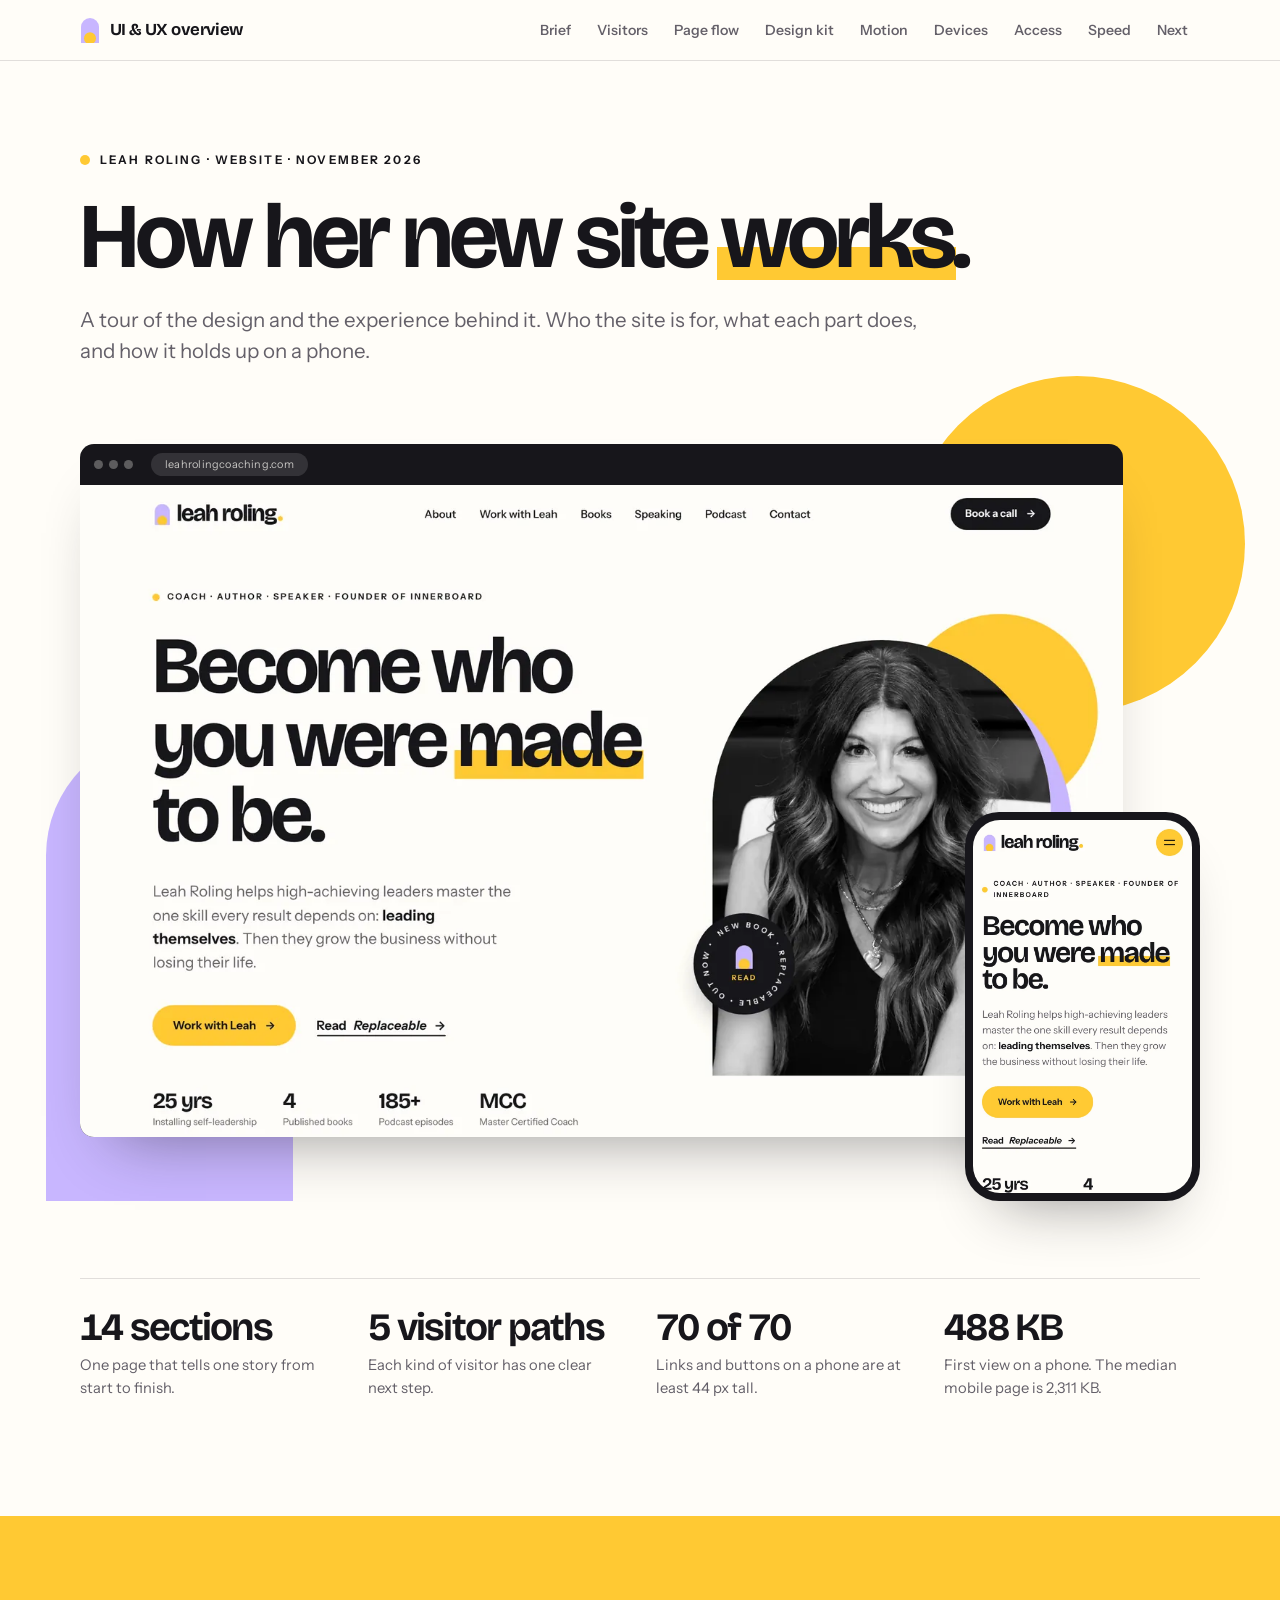
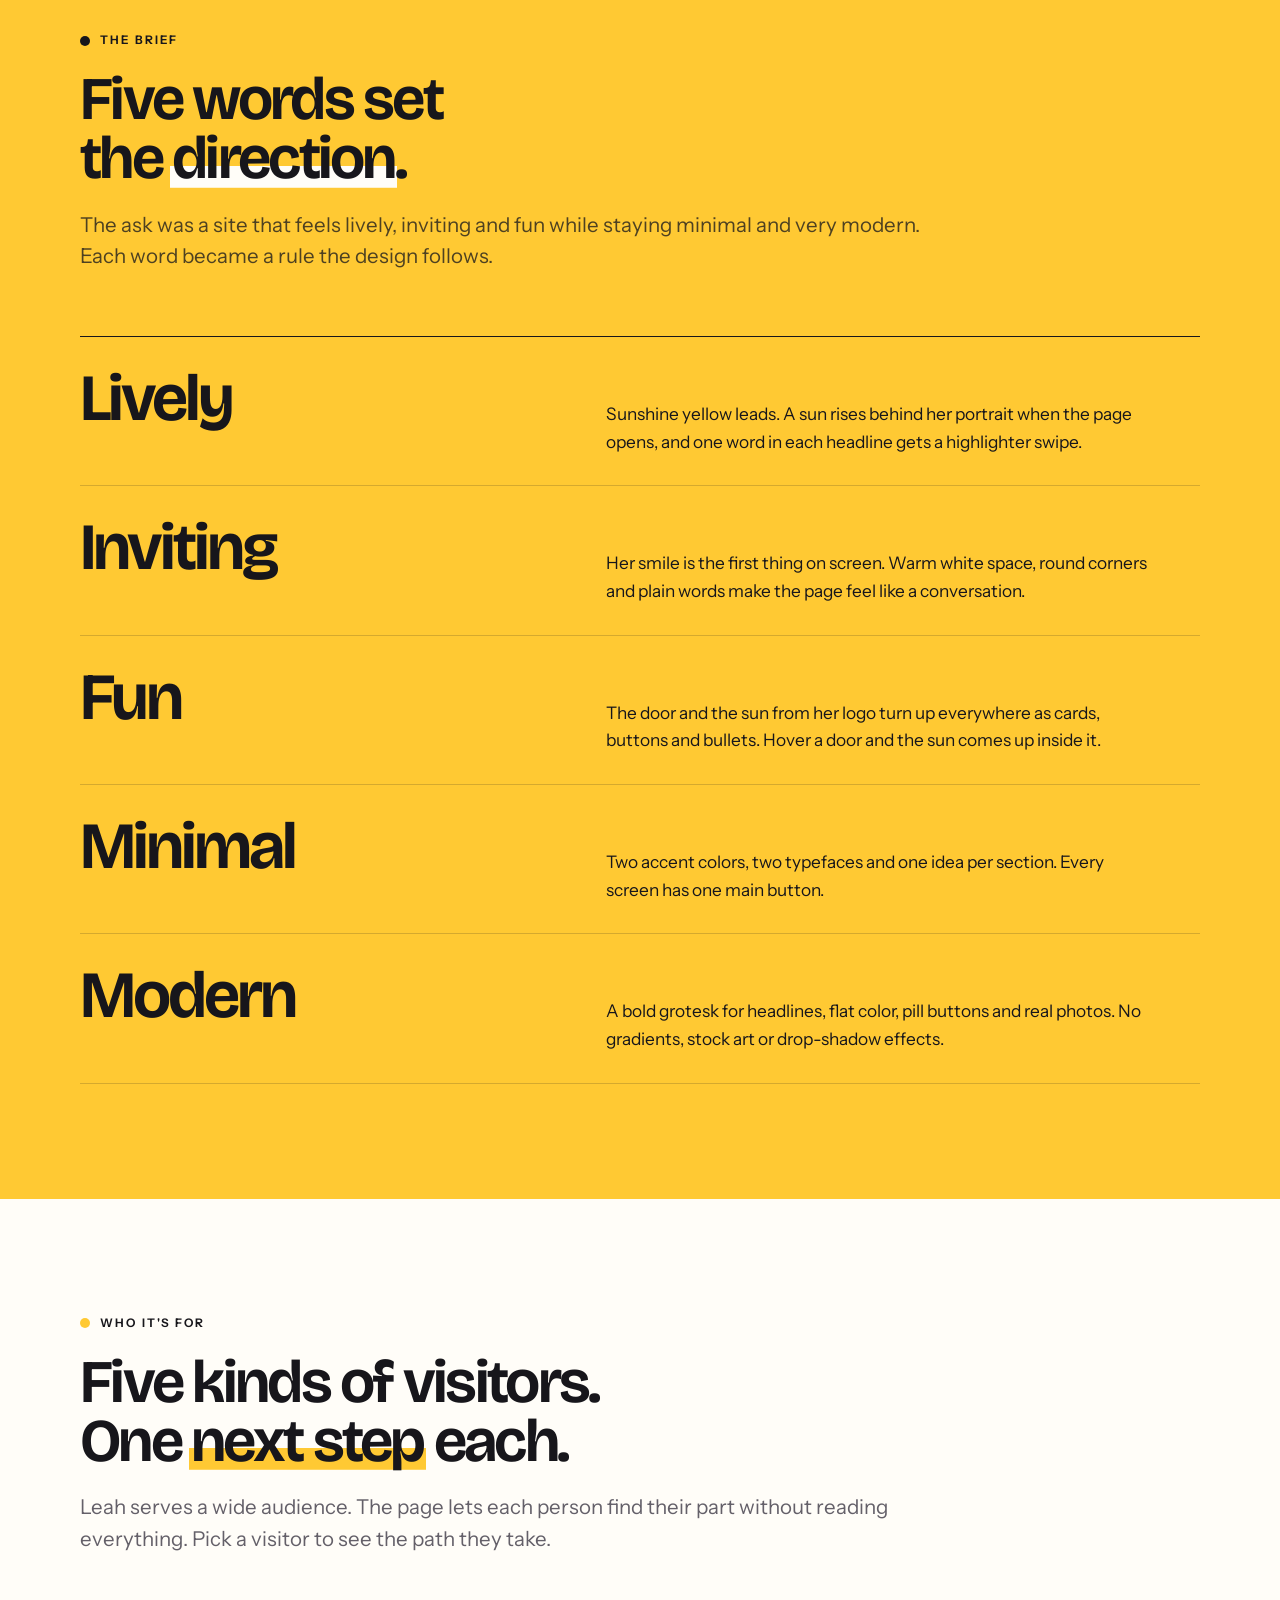
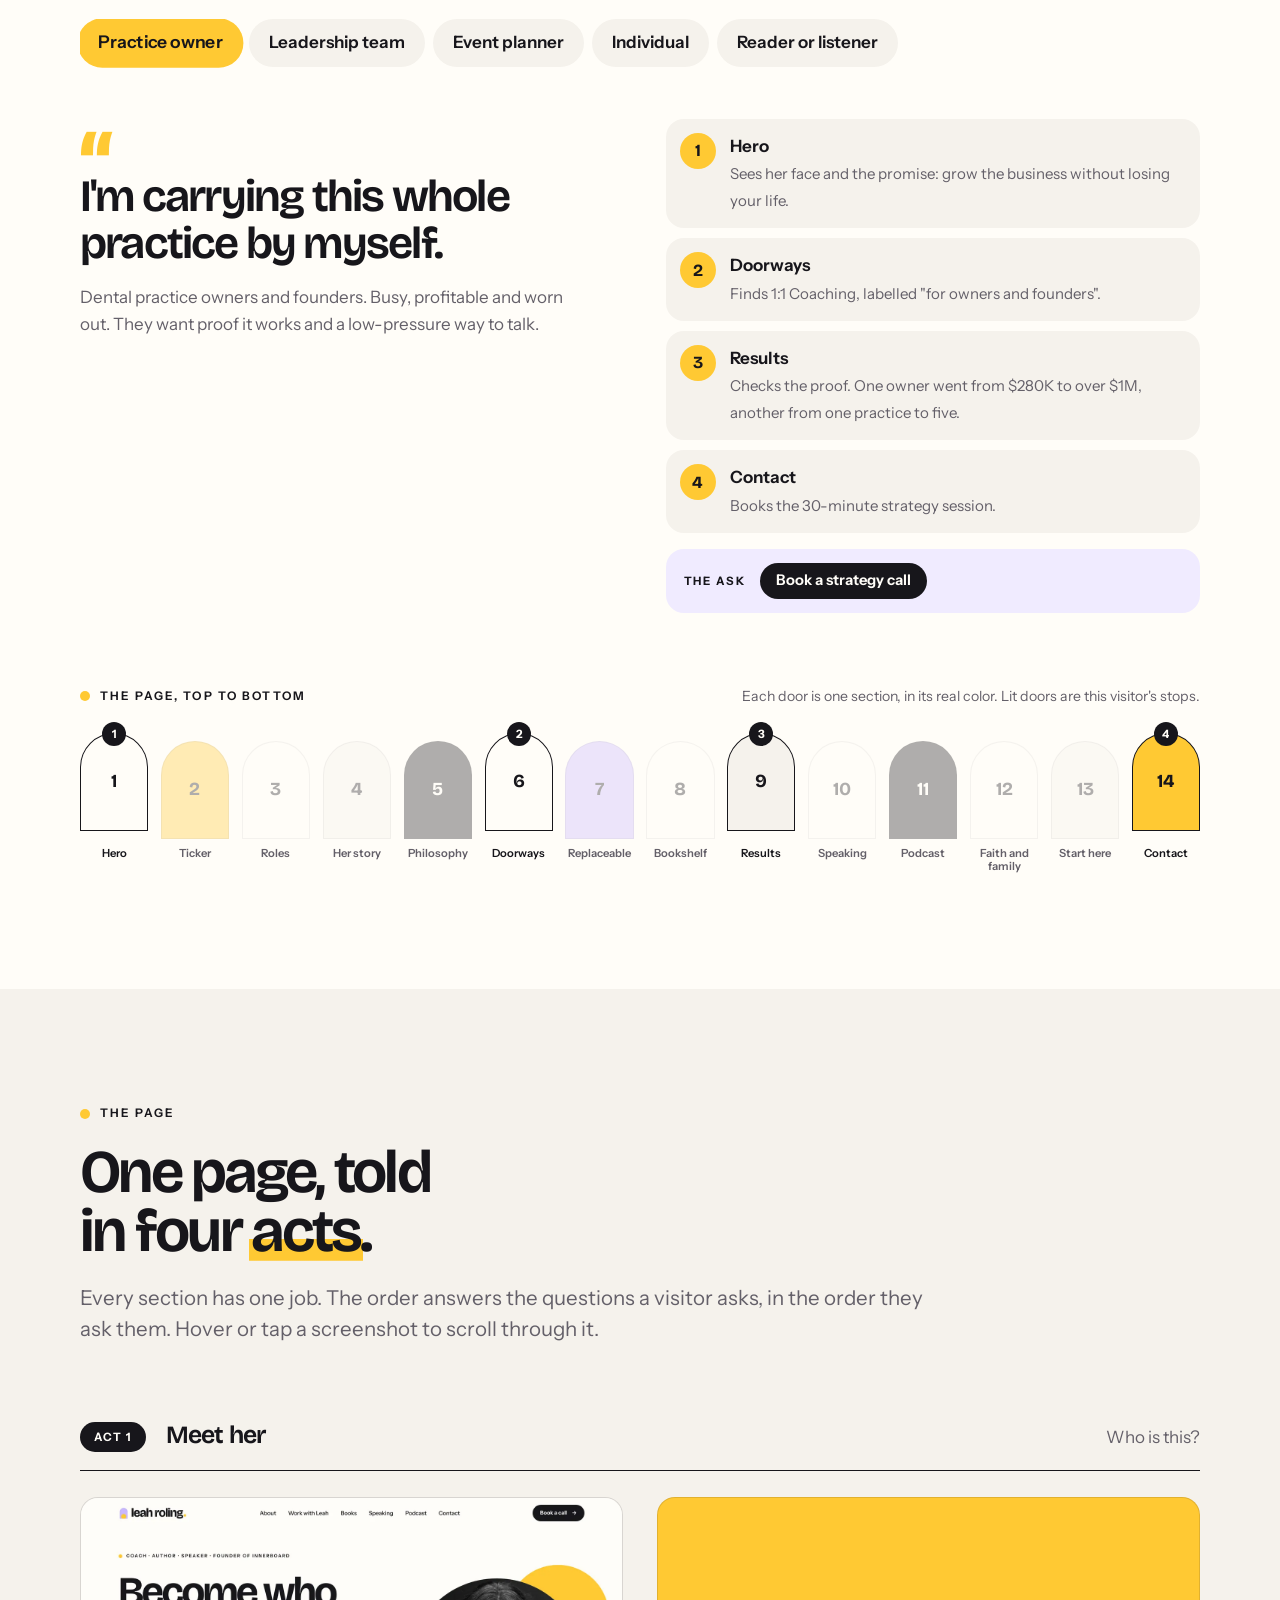
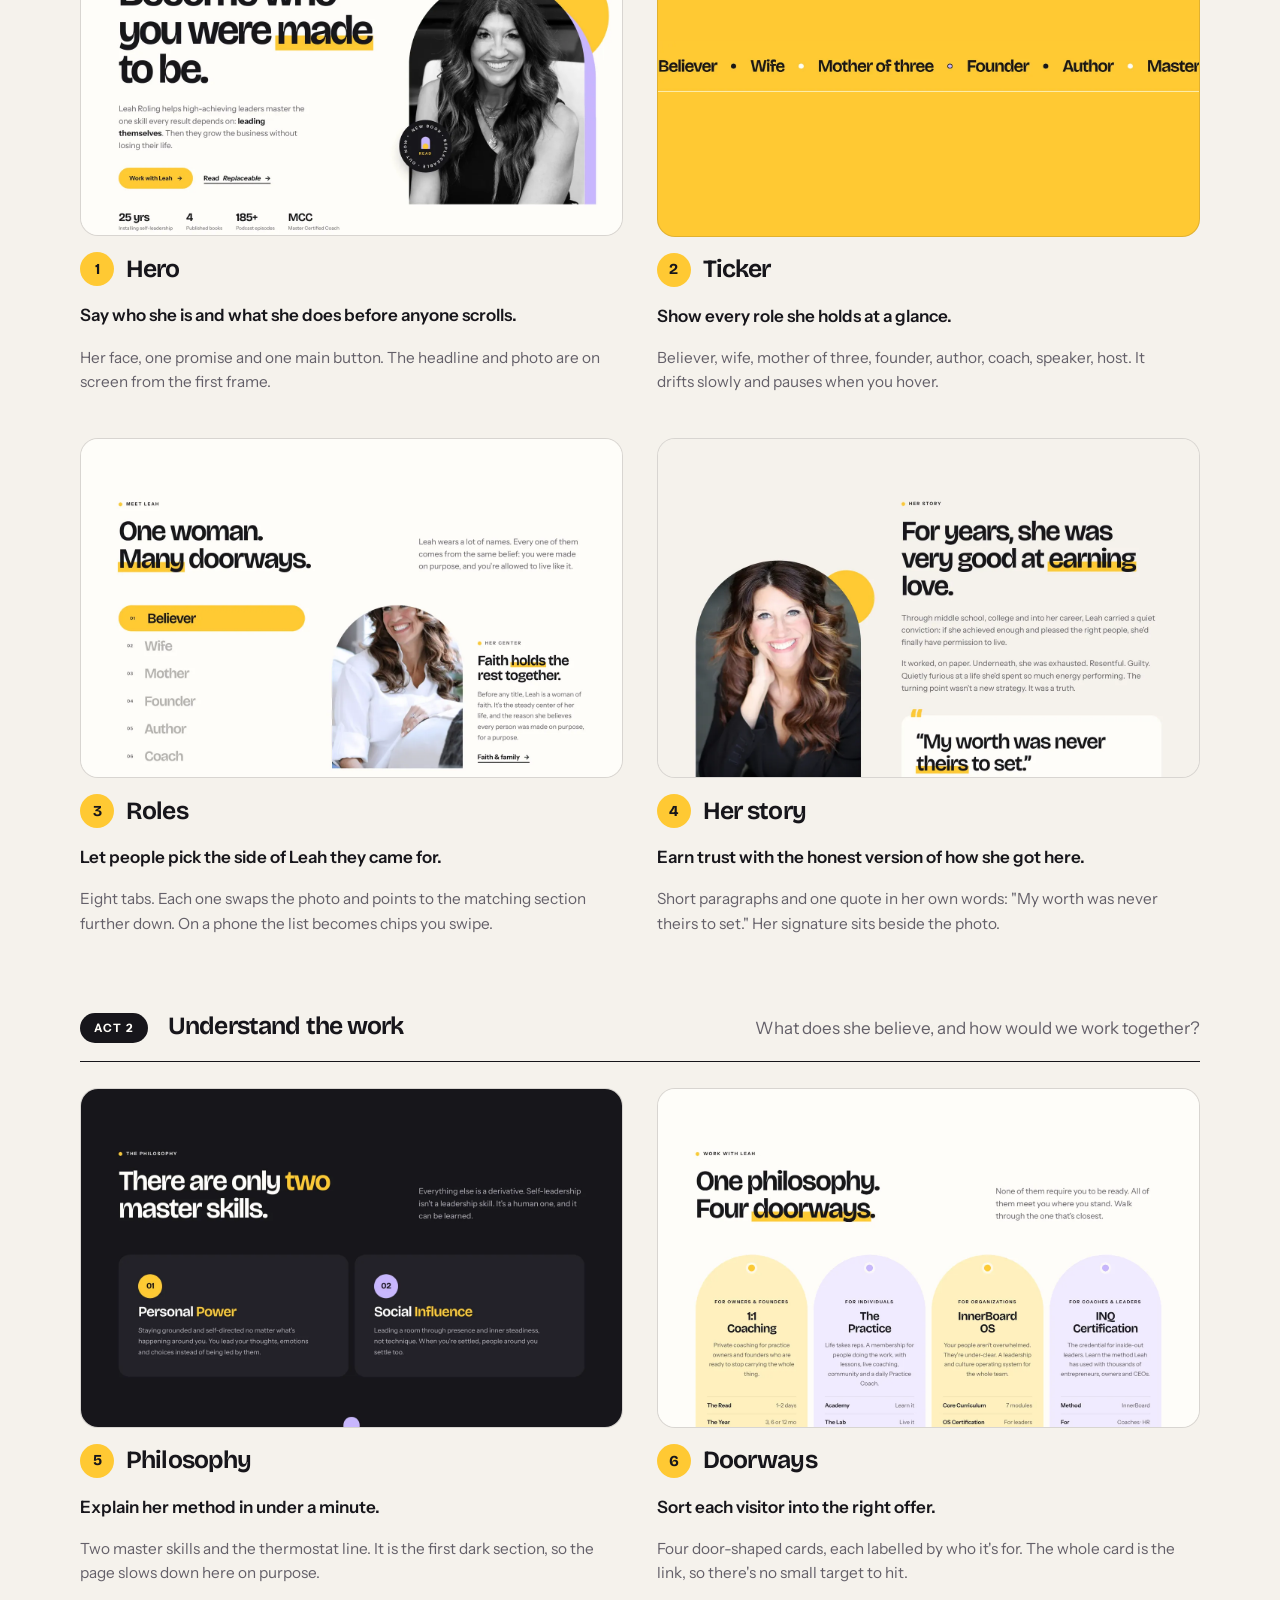
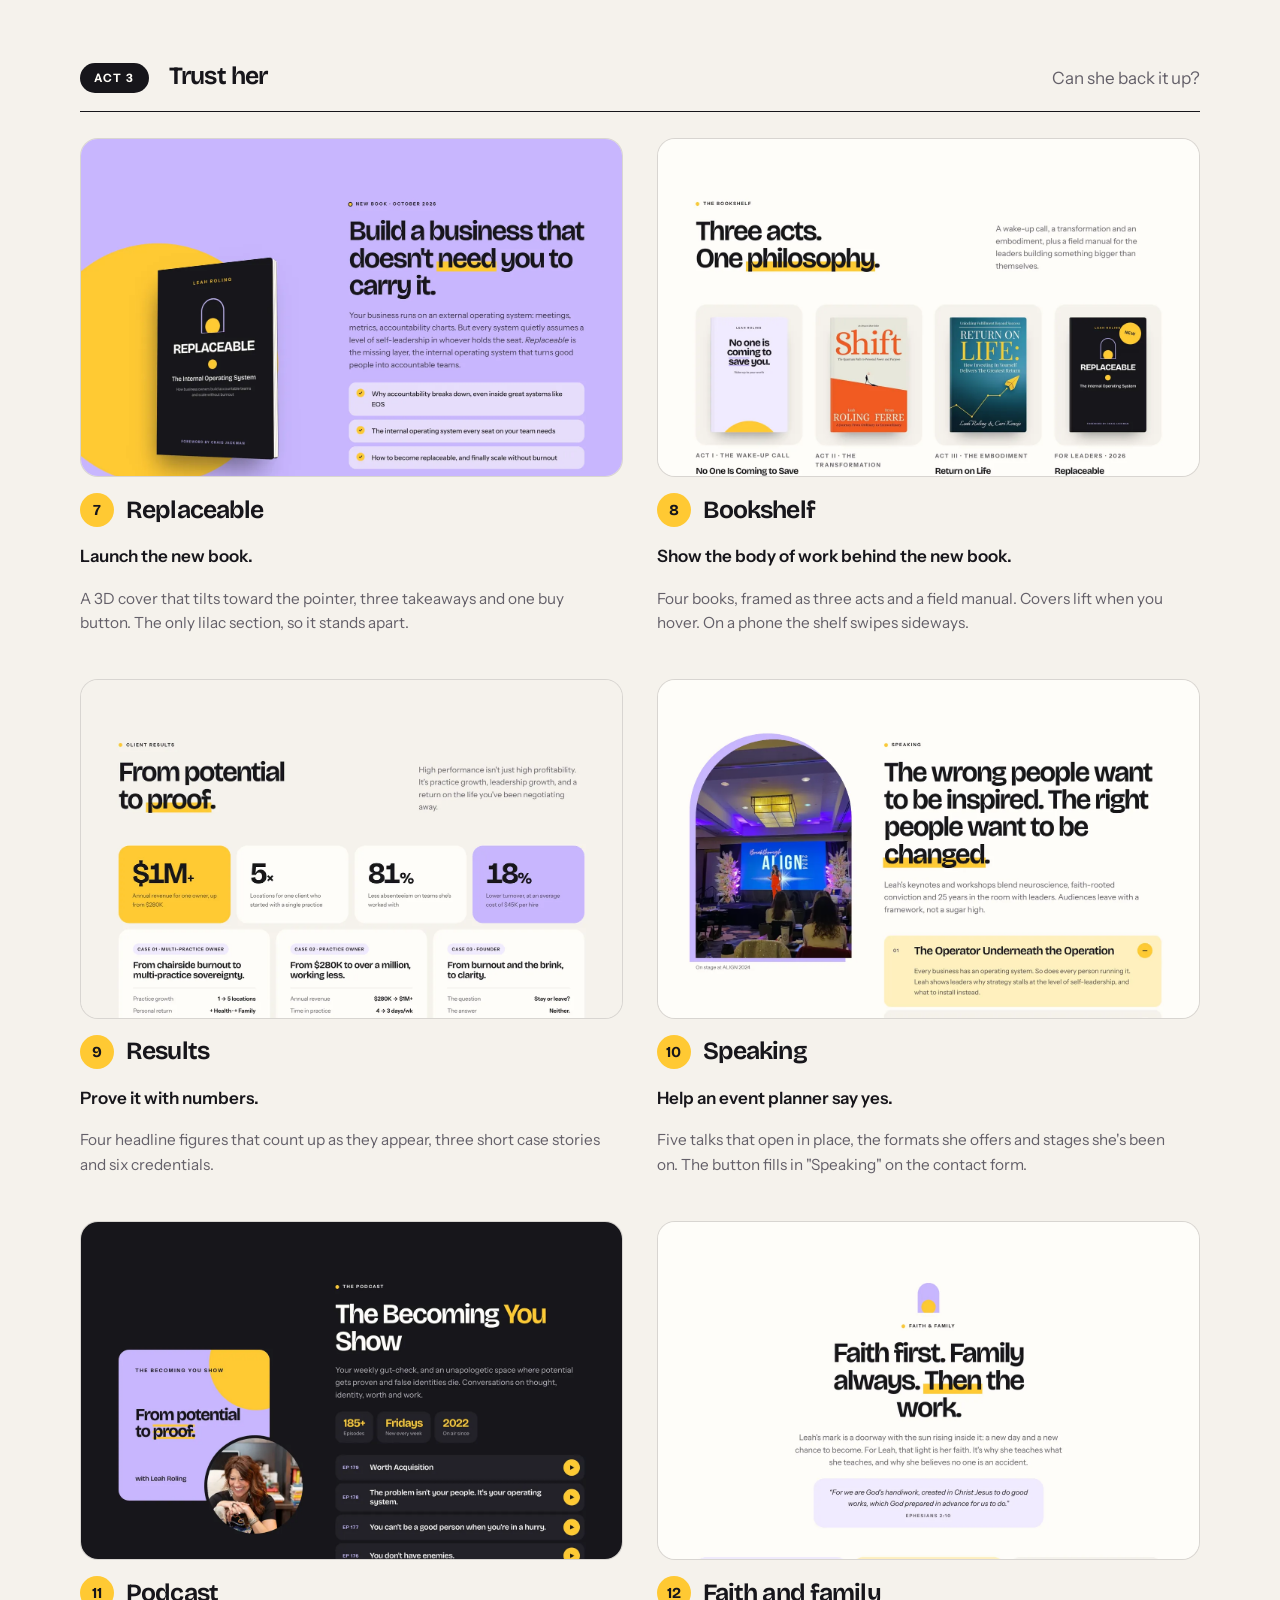
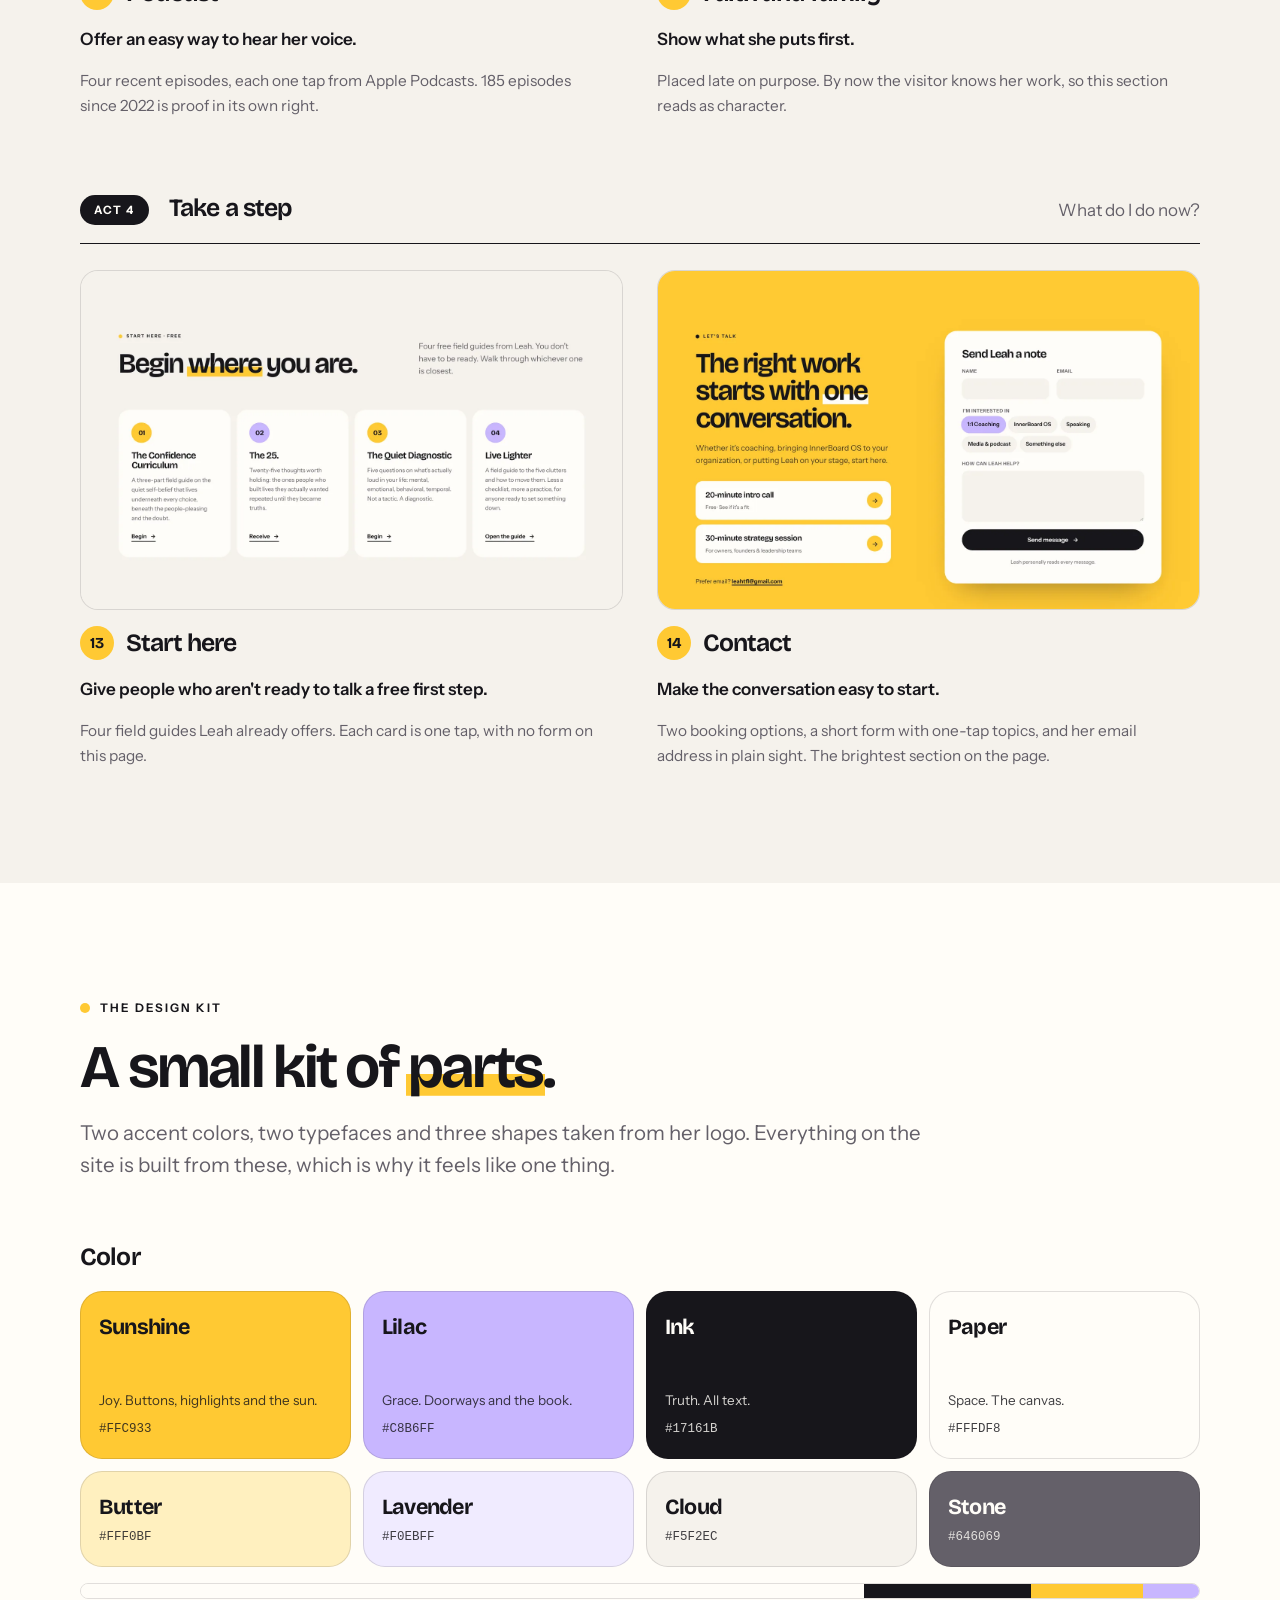
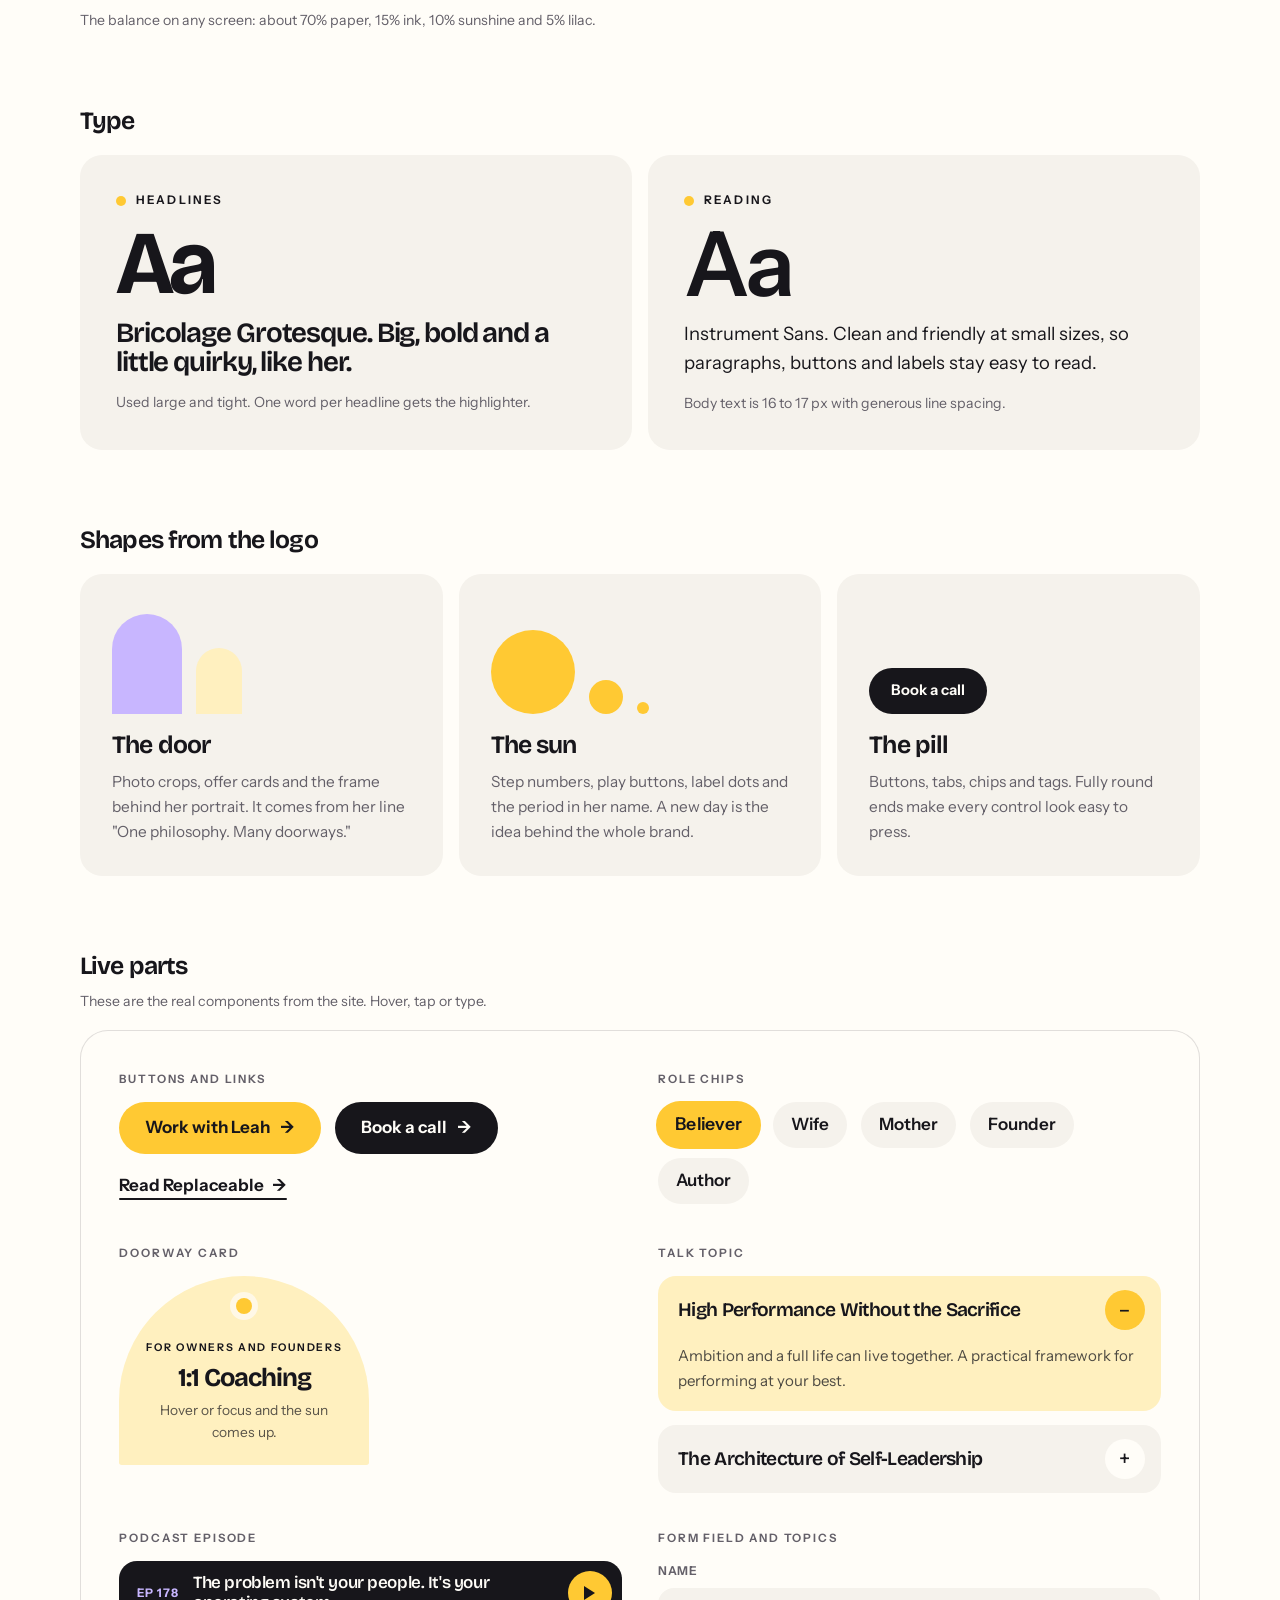
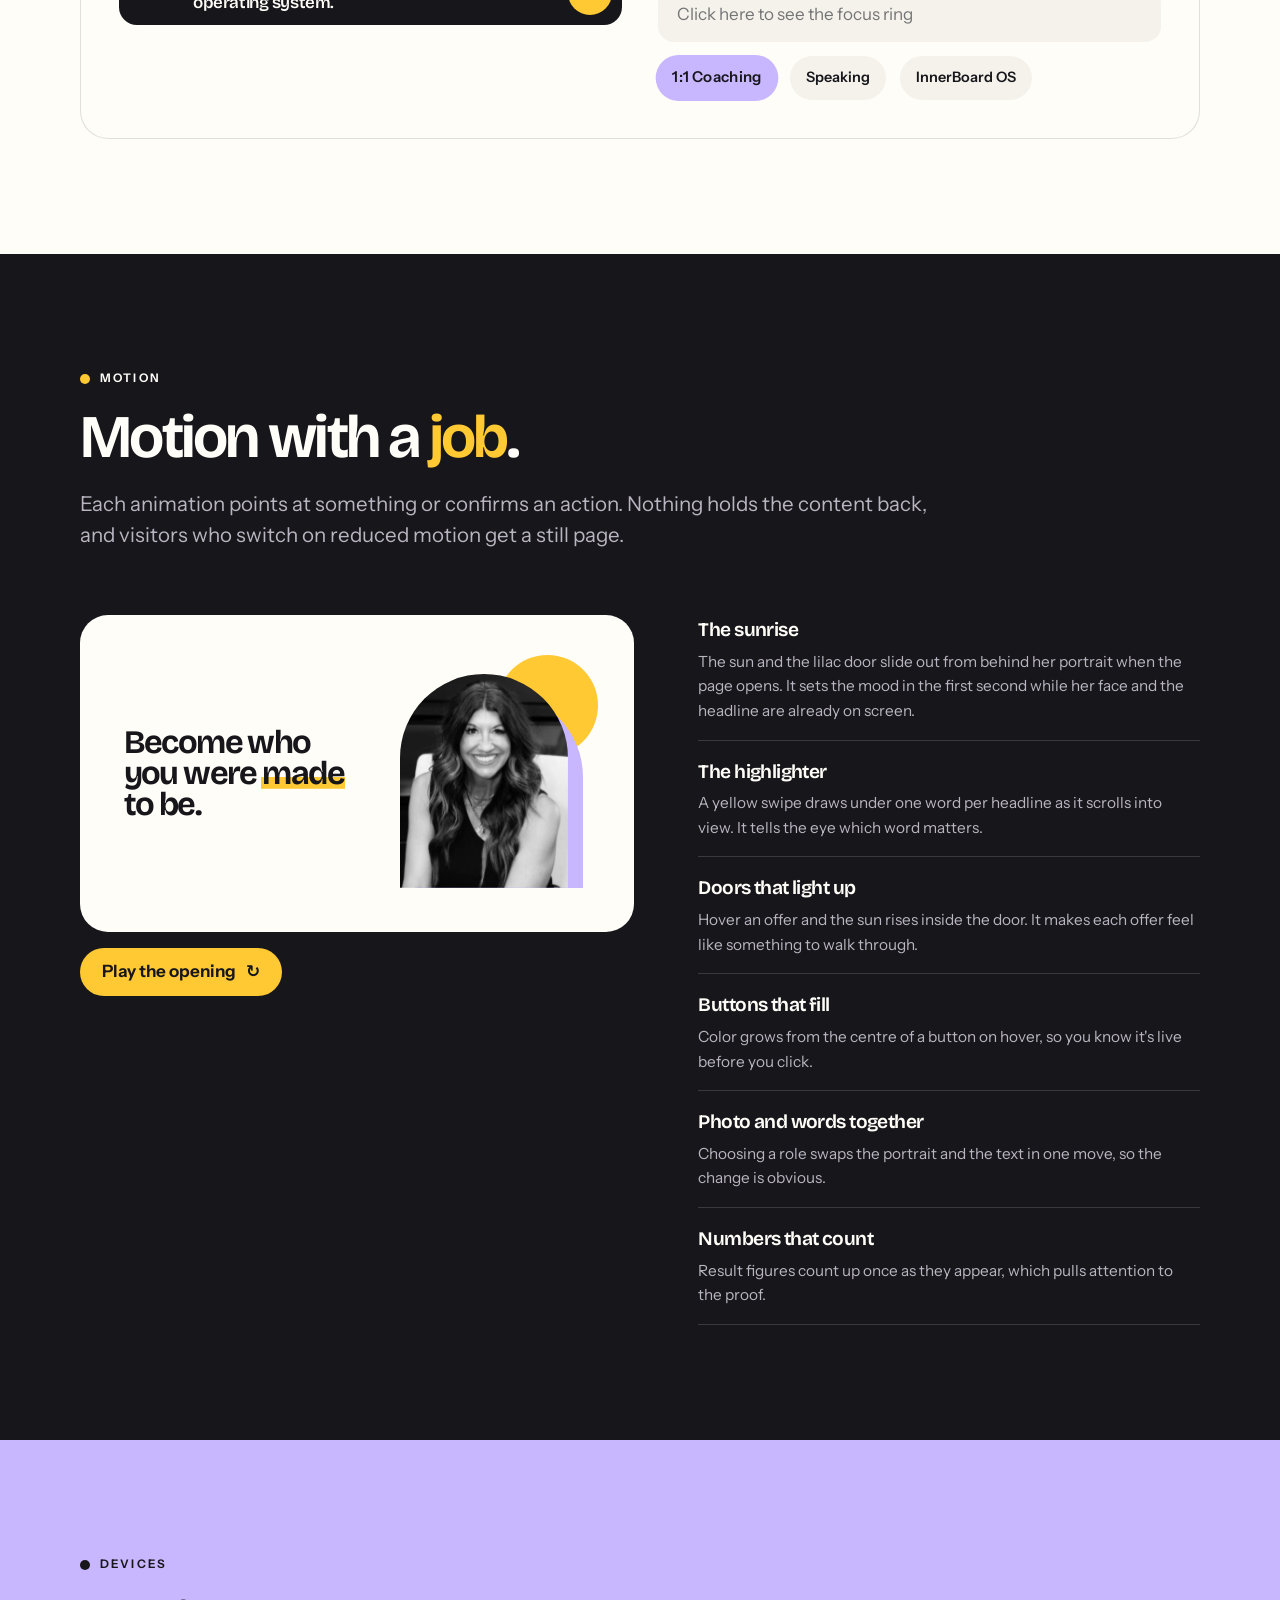
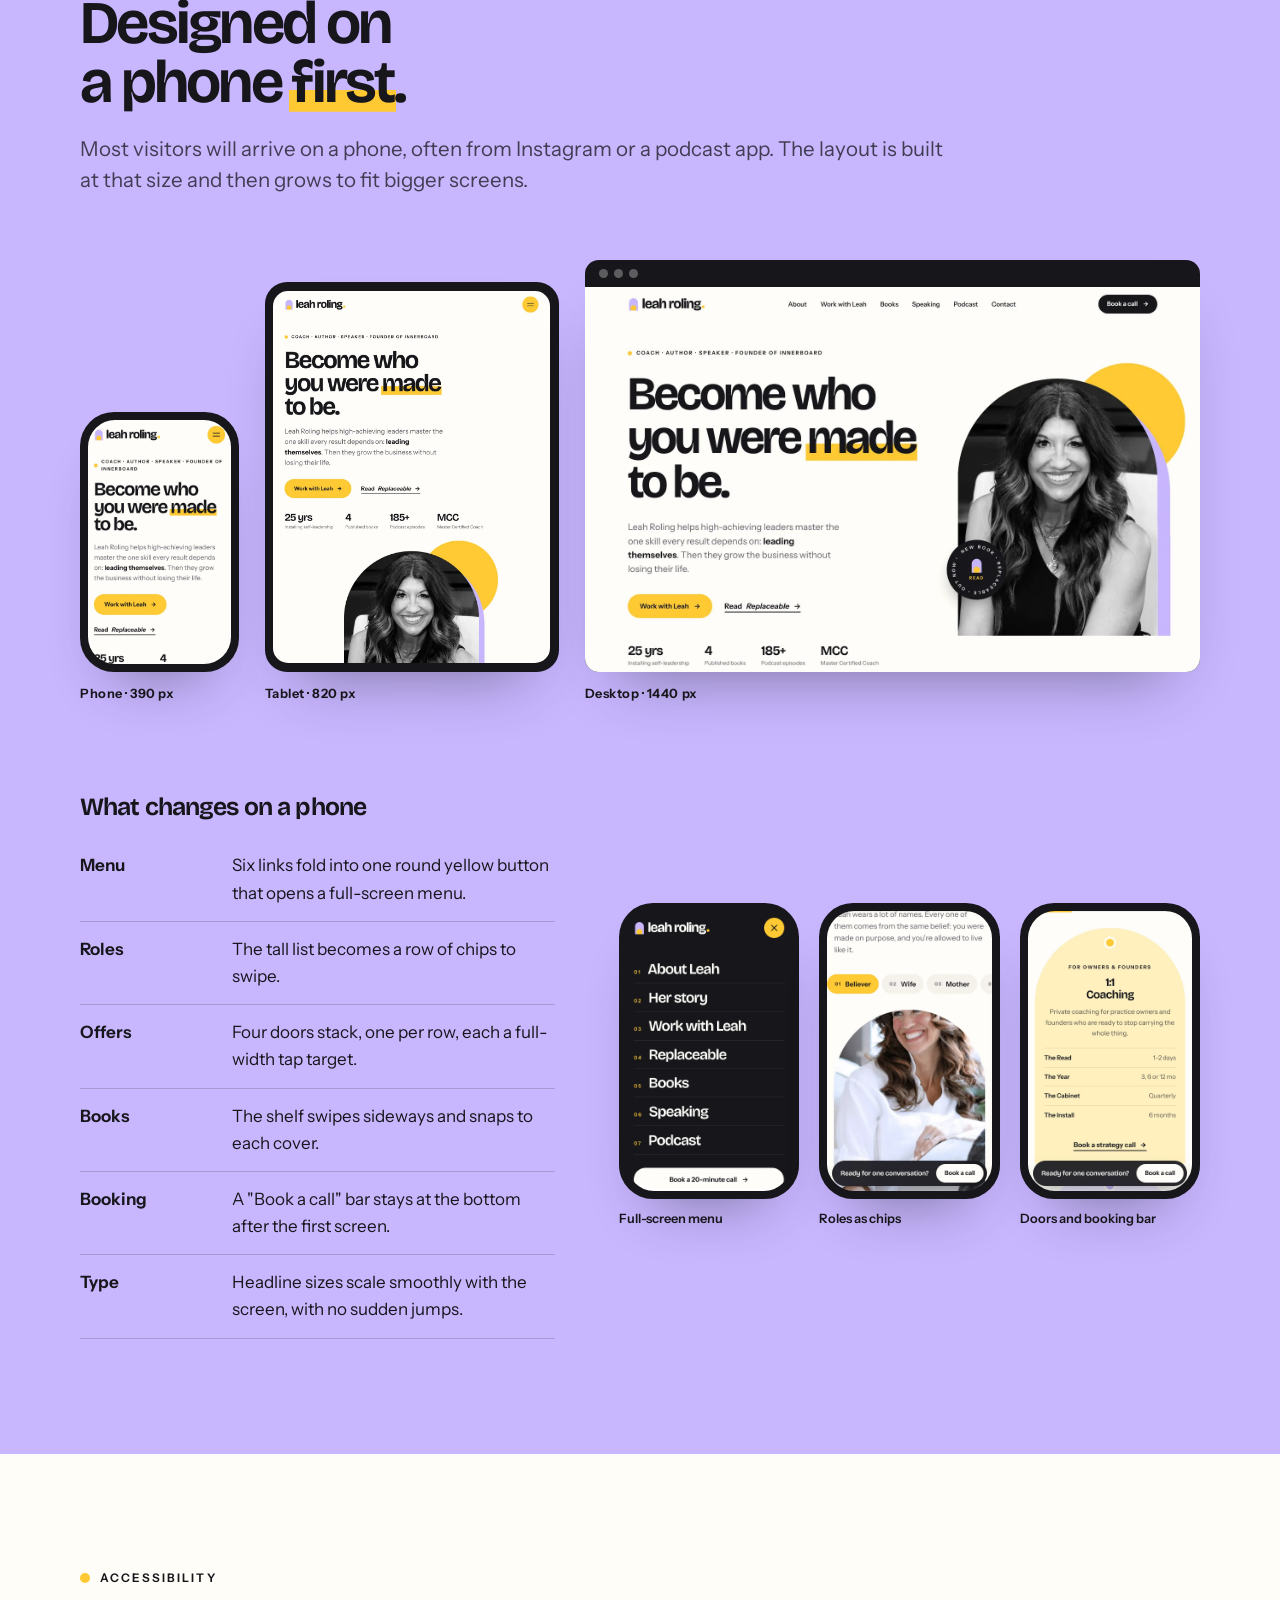
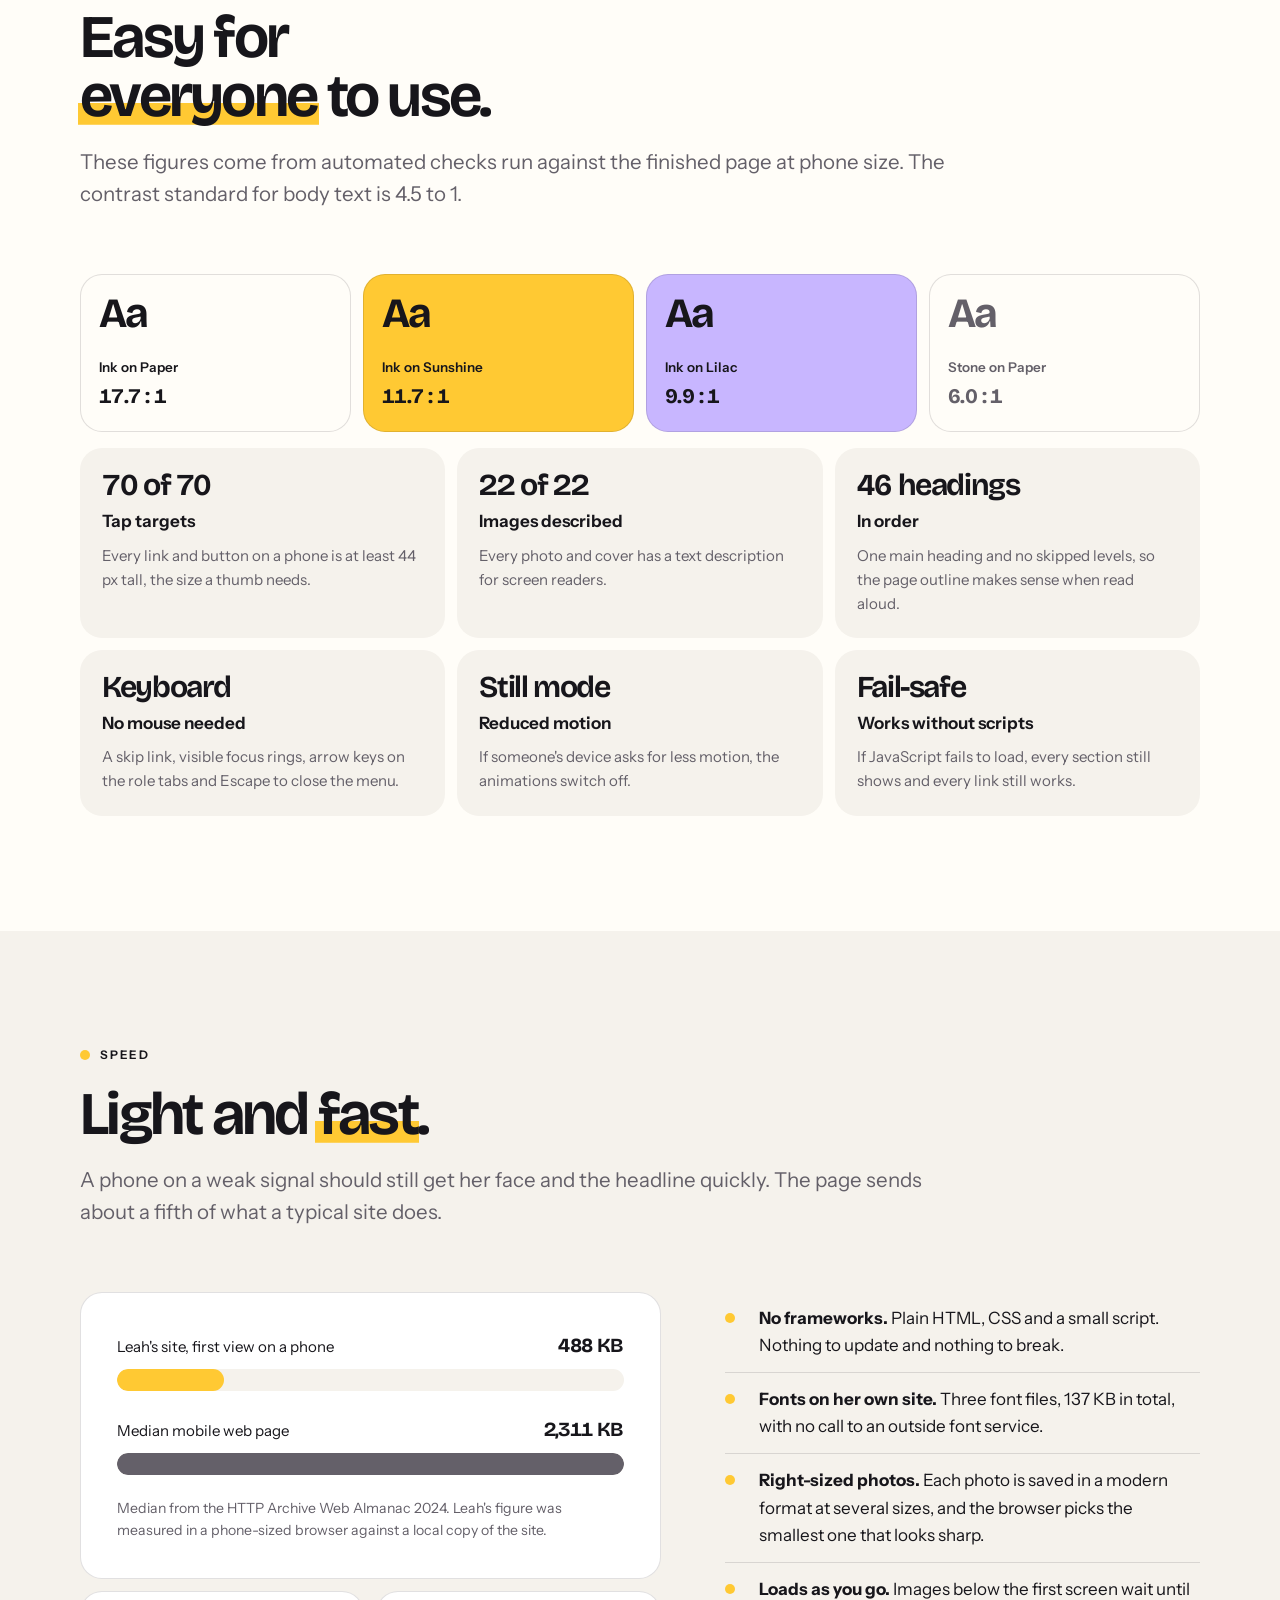
==== brand/ui-ux-overview/index.html @ 85e1f0d0 "Add UI & UX overview; make the site faster and easier to tap Overview (brand/ui-ux-overview): a bran" ====
<!doctype html>
<html lang="en">
<head>
<meta charset="utf-8">
<meta name="viewport" content="width=device-width, initial-scale=1, viewport-fit=cover">
<meta name="robots" content="noindex">
<style>:root{color-scheme:light}body{margin:0}img{max-width:100%}[hidden]{display:none!important}</style>
<title>Leah Roling UI &amp; UX Overview</title>
<meta name="claude:viewport-fit-sides" content="cover">
<link rel="stylesheet" href="https://fonts.googleapis.com/css2?family=Bricolage+Grotesque:opsz,wght@12..96,400..800&family=Instrument+Sans:ital,wght@0,400..700;1,400..700&display=swap">
<style>
/* Layout: a long-scroll case study in full-width color bands. Each band has a left-aligned
   heading and wide media. Real screenshots sit in device frames; the parts in the kit are live. */
:root {
  /* brand accents (same in both themes) */
  --sun: #ffc933;
  --lilac: #c8b6ff;
  --on-accent: #17161b;
  /* page surfaces and text */
  --bg: #fffdf8;
  --bg-2: #f5f2ec;
  --card: #ffffff;
  --fg: #17161b;
  --muted: #646069;
  --tint-sun: #fff0bf;
  --tint-lilac: #f0ebff;
  --line: rgba(23, 22, 27, 0.13);
  --dark-band: #17161b;
  --dark-card: #232229;
  --on-dark: #fffdf8;
  --on-dark-muted: #b9b5c0;
  --frame: #17161b;
  --shadow: 0 34px 60px -34px rgba(23, 22, 27, 0.45);
  --hl-bg: var(--sun);
  --hl-fg: inherit;
  /* the site's own fixed colors, used inside screenshots frames and the live parts */
  --s-ink: #17161b;
  --s-paper: #fffdf8;
  --s-cloud: #f5f2ec;
  --s-butter: #fff0bf;
  --s-lav: #f0ebff;
  --s-stone: #646069;
  /* type */
  --display: "Bricolage Grotesque", "Instrument Sans", "Helvetica Neue", Arial, sans-serif;
  --text: "Instrument Sans", system-ui, -apple-system, "Segoe UI", Roboto, sans-serif;
  --ease: cubic-bezier(0.16, 1, 0.3, 1);
  --back: cubic-bezier(0.34, 1.56, 0.64, 1);
}
@media (prefers-color-scheme: dark) {
  :root:not([data-theme="light"]) {
    --bg: #121116; --bg-2: #1a191f; --card: #222128; --fg: #fffdf8; --muted: #b4b0bc;
    --tint-sun: #3a3010; --tint-lilac: #2b2545; --line: rgba(255, 253, 248, 0.15);
    --dark-band: #0b0a0e; --dark-card: #1a191f; --frame: #2e2d35;
    --shadow: 0 34px 60px -34px rgba(0, 0, 0, 0.8);
    --hl-bg: transparent; --hl-fg: var(--sun);
    color-scheme: dark;
  }
}
:root[data-theme="dark"] {
  --bg: #121116; --bg-2: #1a191f; --card: #222128; --fg: #fffdf8; --muted: #b4b0bc;
  --tint-sun: #3a3010; --tint-lilac: #2b2545; --line: rgba(255, 253, 248, 0.15);
  --dark-band: #0b0a0e; --dark-card: #1a191f; --frame: #2e2d35;
  --shadow: 0 34px 60px -34px rgba(0, 0, 0, 0.8);
  --hl-bg: transparent; --hl-fg: var(--sun);
  color-scheme: dark;
}

*, *::before, *::after { box-sizing: border-box; }
html { scroll-behavior: smooth; scroll-padding-top: 76px; }
body {
  background: var(--bg); color: var(--fg);
  font-family: var(--text); font-size: 1.0625rem; line-height: 1.6;
  -webkit-font-smoothing: antialiased; overflow-x: clip;
}
body::before { content: ""; position: fixed; inset: 0 0 auto; height: env(safe-area-inset-top, 0px); z-index: 10; background: var(--bg); }
h1, h2, h3, h4, p, ul, ol, figure, dl, dd, blockquote { margin: 0; }
ul, ol { padding: 0; list-style: none; }
img { display: block; }
a { color: inherit; }
button { font: inherit; color: inherit; background: none; border: 0; padding: 0; cursor: pointer; }
:focus-visible { outline: 3px solid var(--lilac); outline-offset: 3px; border-radius: 8px; }

.wrap {
  max-width: 1200px; margin-inline: auto;
  padding-left: max(16px, env(safe-area-inset-left, 0px));
  padding-right: max(16px, env(safe-area-inset-right, 0px));
}
@media (min-width: 720px) {
  .wrap { padding-left: max(40px, env(safe-area-inset-left, 0px)); padding-right: max(40px, env(safe-area-inset-right, 0px)); }
}

/* ---------- type ---------- */
.h1, .h2, .h3, .big { font-family: var(--display); font-weight: 660; letter-spacing: -0.045em; line-height: 0.98; text-wrap: balance; }
.h1 { font-size: clamp(2.7rem, 1.3rem + 5.6vw, 6.4rem); line-height: 0.93; }
.h2 { font-size: clamp(2.1rem, 1.3rem + 3.1vw, 4.1rem); }
.h3 { font-size: clamp(1.3rem, 1.15rem + 0.5vw, 1.6rem); letter-spacing: -0.035em; line-height: 1.08; }
.h1 em, .h2 em, .big em {
  font-style: normal; color: var(--hl-fg);
  background: linear-gradient(var(--hl-bg), var(--hl-bg)) no-repeat 0 86% / 100% 0.36em;
  padding-inline: 0.04em; margin-inline: -0.04em;
}
.lede { font-size: clamp(1.08rem, 1rem + 0.4vw, 1.28rem); line-height: 1.55; color: var(--muted); max-width: 62ch; }
.label { display: inline-flex; align-items: center; gap: 10px; font-size: 0.74rem; font-weight: 650; letter-spacing: 0.18em; text-transform: uppercase; }
.label::before { content: ""; width: 10px; height: 10px; border-radius: 50%; background: var(--sun); flex: none; }
.small { font-size: 0.88rem; color: var(--muted); }
.num { font-variant-numeric: tabular-nums; }

/* ---------- bands ---------- */
.band { padding-block: clamp(72px, 9vw, 136px); }
.band--alt { background: var(--bg-2); }
.band--sun { background: var(--sun); color: var(--on-accent); --fg: var(--on-accent); --muted: rgba(23, 22, 27, 0.76); --line: rgba(23, 22, 27, 0.18); --hl-bg: var(--s-paper); --hl-fg: var(--on-accent); }
.band--sun .label::before { background: var(--on-accent); }
.band--lilac { background: var(--lilac); color: var(--on-accent); --fg: var(--on-accent); --muted: rgba(23, 22, 27, 0.76); --line: rgba(23, 22, 27, 0.18); --hl-bg: var(--sun); --hl-fg: var(--on-accent); }
.band--lilac .label::before { background: var(--on-accent); }
.band--dark { background: var(--dark-band); color: var(--on-dark); --fg: var(--on-dark); --muted: var(--on-dark-muted); --line: rgba(255, 253, 248, 0.15); --hl-bg: transparent; --hl-fg: var(--sun); }
.head { display: grid; gap: 20px; margin-bottom: clamp(40px, 5vw, 72px); }
.head .h2 { max-width: 16ch; }

/* ---------- top bar ---------- */
.top { position: sticky; top: env(safe-area-inset-top, 0px); z-index: 9; background: var(--bg); border-bottom: 1px solid var(--line); }
.top__in { display: flex; align-items: center; gap: 20px; min-height: 60px; }
.top__brand { display: inline-flex; align-items: center; gap: 10px; text-decoration: none; font-family: var(--display); font-weight: 680; letter-spacing: -0.035em; font-size: 1.05rem; white-space: nowrap; flex: none; }
.top__brand svg { width: 20px; height: 26px; }
.top__nav { display: flex; gap: 2px; overflow-x: auto; scrollbar-width: none; min-width: 0; margin-left: auto; }
.top__nav::-webkit-scrollbar { display: none; }
.top__nav a { flex: none; display: inline-flex; align-items: center; height: 44px; padding: 0 12px; border-radius: 999px; text-decoration: none; font-size: 0.88rem; font-weight: 550; color: var(--muted); }
.top__nav a:hover { color: var(--fg); background: var(--bg-2); }
@media (max-width: 719px) { .top__brand span { display: none; } }

/* ---------- device frames ---------- */
.browser { border-radius: 14px; background: var(--frame); overflow: hidden; box-shadow: var(--shadow); max-width: 100%; }
.browser__bar { display: flex; align-items: center; gap: 6px; padding: 9px 14px; }
.browser__bar i { width: 9px; height: 9px; border-radius: 50%; background: rgba(255, 253, 248, 0.3); }
.browser__bar span { margin-left: 12px; padding: 3px 14px; border-radius: 999px; background: rgba(255, 253, 248, 0.12); font-size: 0.68rem; letter-spacing: 0.02em; color: rgba(255, 253, 248, 0.72); }
.browser img { width: 100%; height: auto; }
.phone { border-radius: clamp(20px, 3.2vw, 34px); background: var(--frame); padding: clamp(5px, 0.7vw, 8px); box-shadow: var(--shadow); max-width: 100%; }
.phone img { width: 100%; height: auto; border-radius: clamp(15px, 2.6vw, 27px); }

/* ---------- hero ---------- */
.hero { padding-block: clamp(48px, 7vw, 96px) clamp(72px, 9vw, 128px); overflow: clip; }
.hero__text { display: grid; gap: 24px; max-width: 900px; }
.hero__stage { position: relative; margin-top: clamp(44px, 6vw, 80px); padding-right: clamp(0px, 6vw, 84px); padding-bottom: clamp(28px, 5vw, 64px); }
.hero__stage::before { content: ""; position: absolute; z-index: 0; right: -4%; top: -9%; width: 30%; aspect-ratio: 1; border-radius: 50%; background: var(--sun); }
.hero__stage::after { content: ""; position: absolute; z-index: 0; left: -3%; bottom: 0; width: 22%; height: 62%; border-radius: 999px 999px 0 0; background: var(--lilac); }
.hero__stage .browser { position: relative; z-index: 1; }
.hero__stage .phone { position: absolute; z-index: 2; right: 0; bottom: 0; width: clamp(96px, 21%, 250px); }
.facts { display: grid; grid-template-columns: repeat(2, minmax(0, 1fr)); gap: 28px 32px; margin-top: clamp(48px, 6vw, 80px); padding-top: 28px; border-top: 1px solid var(--line); }
@media (min-width: 860px) { .facts { grid-template-columns: repeat(4, minmax(0, 1fr)); } }
.facts dt { font-family: var(--display); font-weight: 660; font-size: clamp(1.7rem, 1.3rem + 1.4vw, 2.5rem); letter-spacing: -0.045em; line-height: 1.05; }
.facts dd { margin-top: 6px; font-size: 0.92rem; color: var(--muted); max-width: 26ch; }

/* ---------- brief ---------- */
.words { border-top: 1.5px solid var(--on-accent); }
.words li { display: grid; gap: 6px 40px; padding-block: clamp(18px, 2.4vw, 30px); border-bottom: 1.5px solid var(--line); align-items: baseline; }
@media (min-width: 780px) { .words li { grid-template-columns: minmax(0, 0.9fr) minmax(0, 1.1fr); } }
.words .big { font-size: clamp(2.2rem, 1.4rem + 3.4vw, 4.6rem); }
.words p { font-size: 1.08rem; max-width: 46ch; min-width: 0; }

/* ---------- visitors ---------- */
.vtabs { display: flex; gap: 8px; overflow-x: auto; scrollbar-width: none; padding-bottom: 4px; }
.vtabs::-webkit-scrollbar { display: none; }
.vtab { flex: none; min-height: 48px; padding: 0 20px; border-radius: 999px; background: var(--bg-2); font-weight: 620; transition: background-color 0.3s, color 0.3s, transform 0.4s var(--back); }
.vtab:hover { background: var(--tint-lilac); }
.vtab[aria-selected="true"] { background: var(--sun); color: var(--on-accent); transform: scale(1.03); }
.vpanel { display: grid; gap: clamp(28px, 4vw, 64px); margin-top: clamp(28px, 4vw, 48px); }
@media (min-width: 900px) { .vpanel { grid-template-columns: minmax(0, 1fr) minmax(0, 1fr); align-items: start; } }
.vpanel > * { min-width: 0; }
.vthought { font-family: var(--display); font-weight: 640; font-size: clamp(1.7rem, 1.2rem + 2vw, 2.9rem); letter-spacing: -0.04em; line-height: 1.04; text-wrap: balance; }
.vthought::before { content: "\201C"; display: block; height: 0.55em; color: var(--sun); font-size: 2.2em; line-height: 1; }
.vwho { margin-top: 18px; color: var(--muted); max-width: 44ch; }
.vsteps { display: grid; gap: 10px; counter-reset: s; }
.vsteps li { counter-increment: s; display: grid; grid-template-columns: 36px minmax(0, 1fr); gap: 14px; align-items: start; padding: 14px 18px 14px 14px; border-radius: 18px; background: var(--bg-2); }
.vsteps li::before { content: counter(s); display: grid; place-items: center; width: 36px; height: 36px; border-radius: 50%; background: var(--sun); color: var(--on-accent); font-family: var(--display); font-weight: 700; }
.vsteps b { display: block; font-weight: 650; }
.vsteps span { font-size: 0.94rem; color: var(--muted); }
.vask { display: flex; flex-wrap: wrap; align-items: center; gap: 10px 14px; margin-top: 16px; padding: 14px 18px; border-radius: 18px; background: var(--tint-lilac); }
.vask b { font-size: 0.72rem; letter-spacing: 0.16em; text-transform: uppercase; }
.vask span { display: inline-flex; align-items: center; min-height: 36px; padding: 0 16px; border-radius: 999px; background: var(--fg); color: var(--bg); font-weight: 650; font-size: 0.92rem; }
.maphead { display: flex; flex-wrap: wrap; justify-content: space-between; gap: 8px 24px; margin-top: clamp(44px, 6vw, 72px); margin-bottom: 20px; }
.map { display: grid; grid-template-columns: repeat(7, minmax(0, 1fr)); gap: 16px clamp(6px, 1vw, 14px); padding-top: 14px; }
@media (min-width: 900px) { .map { grid-template-columns: repeat(14, minmax(0, 1fr)); } }
.map li { display: grid; gap: 8px; justify-items: center; align-content: start; min-width: 0; }
.door { position: relative; width: 100%; aspect-ratio: 3 / 4.3; border-radius: 999px 999px 6px 6px; background: var(--c); color: var(--t, #17161b); border: 1.5px solid var(--line); display: grid; place-items: center; font-family: var(--display); font-weight: 700; font-size: clamp(0.85rem, 0.6rem + 0.7vw, 1.15rem); opacity: 0.34; transition: opacity 0.4s, transform 0.6s var(--back), border-color 0.4s; }
.map .name { font-size: 0.7rem; font-weight: 600; line-height: 1.2; text-align: center; color: var(--muted); display: none; }
@media (min-width: 900px) { .map .name { display: block; } }
.map li.on .door { opacity: 1; transform: translateY(-8px); border-color: var(--fg); }
.map li.on .name { color: var(--fg); }
.map li.on .door::after { content: attr(data-step); position: absolute; top: -12px; left: 50%; translate: -50% 0; display: grid; place-items: center; width: 24px; height: 24px; border-radius: 50%; background: var(--fg); color: var(--bg); font-family: var(--text); font-size: 0.72rem; font-weight: 700; }
.c-paper { --c: #fffdf8; } .c-cloud { --c: #f5f2ec; } .c-sun { --c: #ffc933; } .c-lilac { --c: #c8b6ff; } .c-ink { --c: #17161b; --t: #fffdf8; }

/* ---------- page flow ---------- */
.act { margin-top: clamp(48px, 6vw, 88px); }
.act:first-of-type { margin-top: 0; }
.act__head { display: flex; flex-wrap: wrap; align-items: baseline; gap: 8px 20px; padding-bottom: 18px; margin-bottom: 26px; border-bottom: 1.5px solid var(--fg); }
.act__n { display: inline-flex; align-items: center; height: 30px; padding: 0 14px; border-radius: 999px; background: var(--fg); color: var(--bg); font-size: 0.72rem; font-weight: 700; letter-spacing: 0.14em; text-transform: uppercase; align-self: center; }
.act__q { color: var(--muted); margin-left: auto; }
.cards { display: grid; gap: clamp(28px, 3.4vw, 48px) clamp(20px, 2.6vw, 36px); }
@media (min-width: 760px) { .cards { grid-template-columns: repeat(2, minmax(0, 1fr)); } }
.card { display: grid; gap: 16px; align-content: start; min-width: 0; }
.shot { position: relative; aspect-ratio: 16 / 10; max-width: 100%; border-radius: 18px; overflow: hidden; background: var(--s-cloud); border: 1px solid var(--line); cursor: zoom-in; }
.shot img { position: absolute; inset: 0; width: 100%; height: 100%; object-fit: cover; object-position: 50% 0; transition: object-position 4.5s cubic-bezier(0.45, 0, 0.25, 1); }
.shot:hover img, .shot:focus img, .shot.is-on img { object-position: 50% 100%; }
.shot--strip { background: #ffc933; cursor: default; }
.shot--strip img { object-fit: contain; object-position: 50% 50%; }
.card__t { display: flex; align-items: center; gap: 12px; }
.card__n { display: grid; place-items: center; width: 34px; height: 34px; border-radius: 50%; background: var(--sun); color: var(--on-accent); font-family: var(--display); font-weight: 700; font-size: 0.95rem; flex: none; }
.card__job { font-weight: 600; max-width: 48ch; }
.card__how { color: var(--muted); font-size: 0.96rem; max-width: 52ch; }

/* ---------- kit ---------- */
.kit { display: grid; gap: clamp(44px, 6vw, 80px); }
.kit h3 { margin-bottom: 20px; }
.swatches { display: grid; grid-template-columns: repeat(2, minmax(0, 1fr)); gap: 12px; }
@media (min-width: 860px) { .swatches { grid-template-columns: repeat(4, minmax(0, 1fr)); } }
.sw { border-radius: 22px; padding: 18px; min-height: 168px; display: flex; flex-direction: column; justify-content: space-between; background: var(--c); color: var(--t, #17161b); border: 1px solid var(--line); }
.sw--s { min-height: 96px; }
.sw b { font-family: var(--display); font-size: 1.35rem; letter-spacing: -0.035em; }
.sw span { font-size: 0.84rem; opacity: 0.82; }
.sw code { font-family: ui-monospace, "SF Mono", Menlo, monospace; font-size: 0.78rem; opacity: 0.82; }
.ratio { display: flex; height: 16px; border-radius: 999px; overflow: hidden; margin-top: 16px; border: 1px solid var(--line); }
.ratio i { display: block; }
.two { display: grid; gap: 16px; }
@media (min-width: 860px) { .two { grid-template-columns: repeat(2, minmax(0, 1fr)); } }
.spec { border-radius: 22px; padding: clamp(22px, 3vw, 36px); background: var(--bg-2); display: grid; gap: 14px; align-content: start; min-width: 0; }
.spec__aa { font-family: var(--display); font-weight: 700; font-size: clamp(3.4rem, 2.4rem + 4vw, 6rem); letter-spacing: -0.06em; line-height: 0.9; }
.spec--text .spec__aa { font-family: var(--text); font-weight: 600; letter-spacing: -0.03em; }
.spec__line { font-family: var(--display); font-weight: 640; font-size: clamp(1.3rem, 1.1rem + 0.8vw, 1.8rem); letter-spacing: -0.04em; line-height: 1.05; }
.shapes { display: grid; gap: 16px; }
@media (min-width: 860px) { .shapes { grid-template-columns: repeat(3, minmax(0, 1fr)); } }
.shape { border-radius: 22px; padding: clamp(22px, 3vw, 32px); background: var(--bg-2); display: grid; gap: 12px; align-content: start; min-width: 0; }
.shape__fig { height: 108px; display: flex; align-items: flex-end; gap: 14px; margin-bottom: 6px; }
.fig-door { width: 70px; height: 100px; border-radius: 999px 999px 0 0; background: var(--lilac); }
.fig-sun { width: 84px; height: 84px; border-radius: 50%; background: var(--sun); }
.fig-pill { height: 46px; padding: 0 22px; border-radius: 999px; background: var(--fg); color: var(--bg); display: inline-flex; align-items: center; font-weight: 650; font-size: 0.92rem; }
.shape p { color: var(--muted); font-size: 0.96rem; }

/* live parts: a piece of the real site, always in the site's own light colors */
.stage { border-radius: 28px; background: var(--s-paper); color: var(--s-ink); padding: clamp(18px, 3vw, 40px); display: grid; gap: clamp(22px, 3vw, 36px); border: 1px solid var(--line); }
@media (min-width: 860px) { .stage { grid-template-columns: repeat(2, minmax(0, 1fr)); } }
.cell { display: grid; gap: 14px; align-content: start; min-width: 0; }
.cell__cap { font-size: 0.72rem; font-weight: 650; letter-spacing: 0.16em; text-transform: uppercase; color: var(--s-stone); }
.row { display: flex; flex-wrap: wrap; gap: 10px 14px; align-items: center; }
.sb { position: relative; display: inline-flex; align-items: center; gap: 10px; min-height: 52px; padding: 0 26px; border-radius: 999px; background: var(--s-ink); color: var(--s-paper); font-weight: 650; overflow: hidden; isolation: isolate; transition: color 0.35s; }
.sb::before { content: ""; position: absolute; left: 50%; top: 50%; z-index: -1; width: 150%; aspect-ratio: 1; border-radius: 50%; background: var(--sun); transform: translate(-50%, -50%) scale(0); transition: transform 0.6s var(--ease); }
.sb:hover, .sb:focus-visible { color: var(--s-ink); }
.sb:hover::before, .sb:focus-visible::before { transform: translate(-50%, -50%) scale(1); }
.sb--sun { background: var(--sun); color: var(--s-ink); }
.sb--sun::before { background: var(--s-ink); }
.sb--sun:hover, .sb--sun:focus-visible { color: var(--s-paper); }
.sb i, .sl i { font-style: normal; transition: transform 0.45s var(--ease); }
.sb:hover i, .sl:hover i { transform: translateX(4px); }
.sl { position: relative; display: inline-flex; align-items: center; gap: 8px; min-height: 44px; font-weight: 650; }
.sl::after { content: ""; position: absolute; left: 0; right: 0; bottom: 8px; height: 2px; border-radius: 2px; background: currentColor; transform-origin: right; transition: transform 0.5s var(--ease); }
.sl:hover::after { transform: scaleX(0); }
.sc { min-height: 46px; padding: 0 18px; border-radius: 999px; background: var(--s-cloud); font-weight: 600; transition: background-color 0.3s, transform 0.4s var(--back); }
.sc[aria-pressed="true"] { background: var(--sun); transform: scale(1.04); }
.sd { position: relative; width: min(100%, 250px); padding: 64px 22px 22px; border-radius: 999px 999px 22px 22px; background: var(--s-butter); text-align: center; overflow: hidden; isolation: isolate; display: grid; gap: 8px; transition: transform 0.8s var(--ease); cursor: pointer; }
.sd::before { content: ""; position: absolute; z-index: -1; left: 50%; bottom: 0; width: 240%; aspect-ratio: 1; border-radius: 50%; background: var(--sun); transform: translate(-50%, 100%); transition: transform 0.9s var(--ease); }
.sd:hover, .sd:focus-visible { transform: translateY(-6px); }
.sd:hover::before, .sd:focus-visible::before { transform: translate(-50%, 45%); }
.sd i { position: absolute; top: 22px; left: 50%; translate: -50% 0; width: 16px; height: 16px; border-radius: 50%; background: var(--sun); box-shadow: 0 0 0 6px rgba(255, 253, 248, 0.7); }
.sd small { font-size: 0.66rem; font-weight: 650; letter-spacing: 0.16em; text-transform: uppercase; }
.sd b { font-family: var(--display); font-size: 1.6rem; letter-spacing: -0.04em; line-height: 1; }
.sd span { font-size: 0.86rem; color: rgba(23, 22, 27, 0.72); }
.st { border-radius: 18px; background: var(--s-cloud); transition: background-color 0.4s; }
.st[open] { background: var(--s-butter); }
.st summary { list-style: none; display: grid; grid-template-columns: minmax(0, 1fr) 40px; gap: 12px; align-items: center; padding: 14px 16px 14px 20px; cursor: pointer; font-family: var(--display); font-weight: 620; font-size: 1.2rem; letter-spacing: -0.035em; line-height: 1.15; }
.st summary::-webkit-details-marker { display: none; }
.st summary::after { content: "+"; display: grid; place-items: center; width: 40px; height: 40px; border-radius: 50%; background: var(--s-paper); font-family: var(--text); font-weight: 500; font-size: 1.3rem; transition: transform 0.5s var(--back), background-color 0.3s; }
.st[open] summary::after { content: "\2212"; background: var(--sun); transform: rotate(180deg); }
.st p { padding: 0 20px 18px; font-size: 0.94rem; color: rgba(23, 22, 27, 0.76); }
.se { display: grid; grid-template-columns: auto minmax(0, 1fr) 44px; gap: 14px; align-items: center; padding: 10px 10px 10px 18px; border-radius: 18px; background: var(--s-ink); color: var(--s-paper); transition: transform 0.6s var(--ease); cursor: pointer; }
.se:hover { transform: translateX(6px); }
.se small { font-size: 0.74rem; font-weight: 700; letter-spacing: 0.08em; color: var(--lilac); }
.se b { font-family: var(--display); font-weight: 580; letter-spacing: -0.025em; line-height: 1.2; }
.se i { display: grid; place-items: center; width: 44px; height: 44px; border-radius: 50%; background: var(--sun); transition: transform 0.5s var(--back); }
.se:hover i { transform: scale(1.1); }
.se i::before { content: ""; border: 7px solid transparent; border-left: 11px solid var(--s-ink); margin-left: 6px; }
.sf { display: grid; gap: 8px; }
.sf label { font-size: 0.76rem; font-weight: 650; letter-spacing: 0.06em; text-transform: uppercase; color: var(--s-stone); }
.sf input[type="text"] { width: 100%; min-height: 52px; padding: 12px 18px; border-radius: 16px; border: 1.5px solid transparent; background: var(--s-cloud); color: var(--s-ink); font: inherit; transition: border-color 0.3s, box-shadow 0.3s, background-color 0.3s; }
.sf input[type="text"]:focus { outline: none; background: var(--s-paper); border-color: var(--s-ink); box-shadow: 0 0 0 5px var(--s-butter); }
.sp { position: relative; }
.sp input { position: absolute; inset: 0; opacity: 0; cursor: pointer; }
.sp span { display: inline-flex; align-items: center; min-height: 44px; padding: 0 16px; border-radius: 999px; background: var(--s-cloud); font-weight: 600; font-size: 0.9rem; transition: background-color 0.3s, transform 0.4s var(--back); }
.sp input:checked + span { background: var(--lilac); transform: scale(1.04); }
.sp input:focus-visible + span { outline: 3px solid var(--s-ink); outline-offset: 2px; }

/* ---------- motion ---------- */
.motion { display: grid; gap: clamp(32px, 5vw, 72px); }
@media (min-width: 940px) { .motion { grid-template-columns: minmax(0, 1.05fr) minmax(0, 0.95fr); align-items: start; } }
.motion > * { min-width: 0; }
.mini { position: relative; border-radius: 28px; background: var(--s-paper); color: var(--s-ink); padding: clamp(22px, 3.4vw, 44px); overflow: hidden; display: grid; grid-template-columns: minmax(0, 1.15fr) minmax(0, 0.85fr); gap: 18px; align-items: center; }
.mini__h { font-family: var(--display); font-weight: 670; font-size: clamp(1.2rem, 0.62rem + 2.3vw, 2.05rem); letter-spacing: -0.048em; line-height: 0.95; }
.mini__h span { display: block; white-space: nowrap; overflow: hidden; padding-bottom: 0.1em; margin-bottom: -0.1em; }
.mini__h span > b { display: inline-block; font-weight: inherit; }
.mini__h em { font-style: normal; background: linear-gradient(var(--sun), var(--sun)) no-repeat 0 86% / 100% 0.36em; padding-inline: 0.04em; margin-inline: -0.04em; }
.mini__v { position: relative; margin: 8% 12% 0 0; }
.mini__sun { position: absolute; width: 60%; aspect-ratio: 1; right: -18%; top: -9%; border-radius: 50%; background: var(--sun); }
.mini__door { position: absolute; inset: 9% -9% 0 9%; border-radius: 999px 999px 0 0; background: var(--lilac); }
.mini__p { position: relative; aspect-ratio: 4 / 5.1; max-width: 100%; border-radius: 999px 999px 0 0; overflow: hidden; }
.mini__p img { width: 100%; height: 100%; object-fit: cover; }
.mini.play .mini__h span > b { animation: mLine 0.9s var(--ease) both; }
.mini.play .mini__h span:nth-child(2) > b { animation-delay: 0.06s; }
.mini.play .mini__h span:nth-child(3) > b { animation-delay: 0.12s; }
.mini.play .mini__h em { animation: mSwipe 0.9s var(--ease) 0.45s both; }
.mini.play .mini__sun { animation: mSun 1.4s var(--ease) 0.1s both; }
.mini.play .mini__door { animation: mDoor 1.2s var(--ease) 0.25s both; }
.mini.play .mini__p img { animation: mSettle 1.6s var(--ease) both; }
@keyframes mLine { from { transform: translateY(58%); } }
@keyframes mSwipe { from { background-size: 0% 0.36em; } }
@keyframes mSun { from { transform: translateY(45%) scale(0.6); opacity: 0; } }
@keyframes mDoor { from { transform: translate(-9%, -9%); opacity: 0; } }
@keyframes mSettle { from { transform: scale(1.07); } }
.replay { margin-top: 16px; display: inline-flex; align-items: center; gap: 10px; min-height: 48px; padding: 0 22px; border-radius: 999px; background: var(--sun); color: var(--on-accent); font-weight: 650; transition: transform 0.4s var(--back); }
.replay:hover { transform: scale(1.04); }
.moves { display: grid; }
.moves li { display: grid; gap: 4px; padding-block: 16px; border-bottom: 1px solid var(--line); }
.moves li:first-child { padding-top: 0; }
.moves b { font-family: var(--display); font-weight: 640; font-size: 1.2rem; letter-spacing: -0.03em; }
.moves span { color: var(--muted); font-size: 0.96rem; }

/* ---------- devices ---------- */
.trio { display: grid; grid-template-columns: minmax(0, 0.62fr) minmax(0, 1.15fr) minmax(0, 2.4fr); gap: clamp(10px, 2vw, 28px); align-items: end; }
.trio figure { display: grid; gap: 12px; min-width: 0; }
@media (max-width: 699px) {
  .trio { grid-template-columns: minmax(0, 0.55fr) minmax(0, 1fr); }
  .trio figure:nth-child(3) { grid-column: 1 / -1; order: -1; }
}
.trio figcaption { font-size: 0.8rem; font-weight: 650; letter-spacing: 0.04em; }
.trio .tablet { border-radius: clamp(10px, 1.8vw, 22px); background: var(--frame); padding: clamp(4px, 0.7vw, 9px); box-shadow: var(--shadow); max-width: 100%; }
.trio .tablet img { width: 100%; height: auto; border-radius: clamp(7px, 1.3vw, 15px); }
.adapt { display: grid; gap: clamp(32px, 5vw, 64px); margin-top: clamp(48px, 7vw, 96px); }
@media (min-width: 940px) { .adapt { grid-template-columns: minmax(0, 0.9fr) minmax(0, 1.1fr); align-items: center; } }
.adapt > * { min-width: 0; }
.changes { display: grid; }
.changes li { display: grid; grid-template-columns: minmax(0, 0.42fr) minmax(0, 1fr); gap: 16px; padding-block: 14px; border-bottom: 1.5px solid var(--line); }
.changes b { font-weight: 650; }
.phones { display: grid; grid-template-columns: repeat(3, minmax(0, 1fr)); gap: clamp(8px, 1.6vw, 20px); }
.phones figure { display: grid; gap: 10px; min-width: 0; }
.phones figcaption { font-size: 0.8rem; font-weight: 600; }

/* ---------- access ---------- */
.pairs { display: grid; grid-template-columns: repeat(2, minmax(0, 1fr)); gap: 12px; }
@media (min-width: 860px) { .pairs { grid-template-columns: repeat(4, minmax(0, 1fr)); } }
.pair { border-radius: 22px; padding: 18px; background: var(--c); color: var(--t); border: 1px solid var(--line); display: grid; gap: 18px; }
.pair b { font-family: var(--display); font-size: 2.6rem; letter-spacing: -0.05em; line-height: 1; }
.pair span { font-size: 0.84rem; font-weight: 600; }
.pair strong { font-family: var(--display); font-size: 1.3rem; letter-spacing: -0.03em; }
.checks { display: grid; gap: 12px; margin-top: 16px; }
@media (min-width: 700px) { .checks { grid-template-columns: repeat(2, minmax(0, 1fr)); } }
@media (min-width: 1000px) { .checks { grid-template-columns: repeat(3, minmax(0, 1fr)); } }
.check { border-radius: 22px; padding: 22px; background: var(--bg-2); display: grid; gap: 8px; align-content: start; min-width: 0; }
.check strong { font-family: var(--display); font-weight: 660; font-size: 1.9rem; letter-spacing: -0.045em; line-height: 1; }
.check b { font-weight: 650; }
.check p { color: var(--muted); font-size: 0.94rem; }

/* ---------- speed ---------- */
.speed { display: grid; gap: clamp(32px, 5vw, 64px); }
@media (min-width: 940px) { .speed { grid-template-columns: minmax(0, 1.1fr) minmax(0, 0.9fr); align-items: start; } }
.speed > * { min-width: 0; }
.bars { display: grid; gap: 22px; padding: clamp(22px, 3vw, 36px); border-radius: 22px; background: var(--card); border: 1px solid var(--line); }
.bar { display: grid; gap: 8px; }
.bar__top { display: flex; justify-content: space-between; gap: 16px; align-items: baseline; font-size: 0.94rem; }
.bar__top b { font-family: var(--display); font-size: 1.25rem; letter-spacing: -0.03em; white-space: nowrap; }
.bar__track { height: 22px; border-radius: 999px; background: var(--bg-2); overflow: hidden; }
.bar__fill { height: 100%; border-radius: 999px; background: var(--muted); }
.bar--site .bar__fill { background: var(--sun); }
.stats4 { display: grid; grid-template-columns: repeat(2, minmax(0, 1fr)); gap: 12px; margin-top: 12px; }
.stat { border-radius: 22px; padding: 20px; background: var(--card); border: 1px solid var(--line); display: grid; gap: 4px; }
.stat strong { font-family: var(--display); font-weight: 660; font-size: 1.9rem; letter-spacing: -0.045em; line-height: 1.05; }
.stat span { font-size: 0.9rem; color: var(--muted); }
.how { display: grid; gap: 0; }
.how li { padding-block: 13px; border-bottom: 1px solid var(--line); display: grid; grid-template-columns: 22px minmax(0, 1fr); gap: 12px; }
.how li::before { content: ""; width: 10px; height: 10px; margin-top: 8px; border-radius: 50%; background: var(--sun); }
.fixes { margin-top: clamp(48px, 7vw, 88px); }
.fixes h3 { margin-bottom: 20px; }
.fixlist { display: grid; gap: 12px; }
@media (min-width: 860px) { .fixlist { grid-template-columns: repeat(2, minmax(0, 1fr)); } }
.fix { border-radius: 22px; padding: 22px; background: var(--card); border: 1px solid var(--line); display: grid; gap: 10px; align-content: start; min-width: 0; }
.fix__delta { display: flex; flex-wrap: wrap; align-items: center; gap: 8px 12px; font-family: var(--display); font-weight: 660; font-size: 1.5rem; letter-spacing: -0.04em; }
.fix__delta s { color: var(--muted); text-decoration-thickness: 2px; font-weight: 560; }
.fix__delta mark { background: var(--sun); color: var(--on-accent); padding: 2px 12px; border-radius: 999px; }
.fix p { color: var(--muted); font-size: 0.96rem; }

/* ---------- next ---------- */
.todo { display: grid; gap: 0 48px; border-top: 1.5px solid var(--on-accent); }
@media (min-width: 860px) { .todo { grid-template-columns: repeat(2, minmax(0, 1fr)); } }
.todo li { display: grid; grid-template-columns: 26px minmax(0, 1fr); gap: 14px; padding-block: 18px; border-bottom: 1.5px solid var(--line); }
.todo li::before { content: ""; width: 22px; height: 22px; margin-top: 3px; border-radius: 50%; border: 2px solid var(--on-accent); }
.todo b { display: block; font-weight: 650; }
.todo span { font-size: 0.96rem; color: var(--muted); }
.foot { padding-block: 36px; }
.foot .wrap { display: flex; flex-wrap: wrap; align-items: center; justify-content: space-between; gap: 14px 24px; font-size: 0.86rem; color: var(--muted); }
.foot svg { width: 22px; height: 29px; }
.foot div { display: inline-flex; align-items: center; gap: 12px; }

@media (prefers-reduced-motion: reduce) {
  html { scroll-behavior: auto; }
  *, *::before, *::after { animation-duration: 0.001ms !important; transition-duration: 0.001ms !important; }
}
</style>
</head>
<body>
<header class="top">
  <div class="wrap top__in">
    <a class="top__brand" href="#top" aria-label="Back to the top">
      <svg viewBox="0 0 200 260" aria-hidden="true"><defs><clipPath id="tb"><path d="M10 260V100a90 90 0 0 1 180 0v160z"/></clipPath></defs><path d="M10 260V100a90 90 0 0 1 180 0v160z" fill="#c8b6ff"/><g clip-path="url(#tb)"><circle cx="100" cy="212" r="60" fill="#ffc933"/></g></svg>
      <span>UI &amp; UX overview</span>
    </a>
    <nav class="top__nav" aria-label="Chapters">
      <a href="#brief">Brief</a><a href="#visitors">Visitors</a><a href="#flow">Page flow</a><a href="#kit">Design kit</a><a href="#motion">Motion</a><a href="#devices">Devices</a><a href="#access">Access</a><a href="#speed">Speed</a><a href="#next">Next</a>
    </nav>
  </div>
</header>

<main id="top">

  <!-- ======= HERO ======= -->
  <section class="hero">
    <div class="wrap">
      <div class="hero__text">
        <p class="label">Leah Roling · Website · November 2026</p>
        <h1 class="h1">How her new site <em>works</em>.</h1>
        <p class="lede">A tour of the design and the experience behind it. Who the site is for, what each part does, and how it holds up on a phone.</p>
      </div>
      <div class="hero__stage">
        <div class="browser">
          <div class="browser__bar" aria-hidden="true"><i></i><i></i><i></i><span>leahrolingcoaching.com</span></div>
          <img src="img/01-hero.webp" width="1440" height="900" alt="The top of Leah Roling's website on a desktop screen: the headline Become who you were made to be, with her portrait in an arch and a yellow sun behind it">
        </div>
        <div class="phone"><img src="img/phone-hero.webp" width="780" height="1328" alt="The same page on a phone"></div>
      </div>
      <dl class="facts">
        <div><dt class="num">14 sections</dt><dd>One page that tells one story from start to finish.</dd></div>
        <div><dt class="num">5 visitor paths</dt><dd>Each kind of visitor has one clear next step.</dd></div>
        <div><dt class="num">70 of 70</dt><dd>Links and buttons on a phone are at least 44 px tall.</dd></div>
        <div><dt class="num">488 KB</dt><dd>First view on a phone. The median mobile page is 2,311 KB.</dd></div>
      </dl>
    </div>
  </section>

  <!-- ======= BRIEF ======= -->
  <section class="band band--sun" id="brief">
    <div class="wrap">
      <div class="head">
        <p class="label">The brief</p>
        <h2 class="h2">Five words set the <em>direction</em>.</h2>
        <p class="lede">The ask was a site that feels lively, inviting and fun while staying minimal and very modern. Each word became a rule the design follows.</p>
      </div>
      <ul class="words">
        <li><span class="big">Lively</span><p>Sunshine yellow leads. A sun rises behind her portrait when the page opens, and one word in each headline gets a highlighter swipe.</p></li>
        <li><span class="big">Inviting</span><p>Her smile is the first thing on screen. Warm white space, round corners and plain words make the page feel like a conversation.</p></li>
        <li><span class="big">Fun</span><p>The door and the sun from her logo turn up everywhere as cards, buttons and bullets. Hover a door and the sun comes up inside it.</p></li>
        <li><span class="big">Minimal</span><p>Two accent colors, two typefaces and one idea per section. Every screen has one main button.</p></li>
        <li><span class="big">Modern</span><p>A bold grotesk for headlines, flat color, pill buttons and real photos. No gradients, stock art or drop-shadow effects.</p></li>
      </ul>
    </div>
  </section>

  <!-- ======= VISITORS ======= -->
  <section class="band" id="visitors">
    <div class="wrap">
      <div class="head">
        <p class="label">Who it's for</p>
        <h2 class="h2">Five kinds of visitors. One <em>next step</em> each.</h2>
        <p class="lede">Leah serves a wide audience. The page lets each person find their part without reading everything. Pick a visitor to see the path they take.</p>
      </div>

      <div class="vtabs" role="tablist" aria-label="Visitors">
        <button class="vtab" role="tab" id="vt-0" aria-controls="vp-0" aria-selected="true">Practice owner</button>
        <button class="vtab" role="tab" id="vt-1" aria-controls="vp-1" aria-selected="false" tabindex="-1">Leadership team</button>
        <button class="vtab" role="tab" id="vt-2" aria-controls="vp-2" aria-selected="false" tabindex="-1">Event planner</button>
        <button class="vtab" role="tab" id="vt-3" aria-controls="vp-3" aria-selected="false" tabindex="-1">Individual</button>
        <button class="vtab" role="tab" id="vt-4" aria-controls="vp-4" aria-selected="false" tabindex="-1">Reader or listener</button>
      </div>

      <div class="vpanel" role="tabpanel" id="vp-0" aria-labelledby="vt-0" data-path="1,6,9,14">
        <div>
          <p class="vthought">I'm carrying this whole practice by myself.</p>
          <p class="vwho">Dental practice owners and founders. Busy, profitable and worn out. They want proof it works and a low-pressure way to talk.</p>
        </div>
        <div>
          <ol class="vsteps">
            <li><div><b>Hero</b><span>Sees her face and the promise: grow the business without losing your life.</span></div></li>
            <li><div><b>Doorways</b><span>Finds 1:1 Coaching, labelled "for owners and founders".</span></div></li>
            <li><div><b>Results</b><span>Checks the proof. One owner went from $280K to over $1M, another from one practice to five.</span></div></li>
            <li><div><b>Contact</b><span>Books the 30-minute strategy session.</span></div></li>
          </ol>
          <p class="vask"><b>The ask</b><span>Book a strategy call</span></p>
        </div>
      </div>

      <div class="vpanel" role="tabpanel" id="vp-1" aria-labelledby="vt-1" data-path="1,5,6,7" hidden>
        <div>
          <p class="vthought">We keep training people and the same problems come back.</p>
          <p class="vwho">HR leaders, executives and anyone who owns the culture. They need an idea they can explain to their own boss.</p>
        </div>
        <div>
          <ol class="vsteps">
            <li><div><b>Hero</b><span>Reads "leading themselves" and recognises the gap.</span></div></li>
            <li><div><b>Philosophy</b><span>Gets the method in a minute: two master skills, and the thermostat line.</span></div></li>
            <li><div><b>Doorways</b><span>Finds InnerBoard OS, labelled "for organizations".</span></div></li>
            <li><div><b>Replaceable</b><span>Sees the book that makes the full case to share with the team.</span></div></li>
          </ol>
          <p class="vask"><b>The ask</b><span>Request a diagnostic</span></p>
        </div>
      </div>

      <div class="vpanel" role="tabpanel" id="vp-2" aria-labelledby="vt-2" data-path="1,3,10,14" hidden>
        <div>
          <p class="vthought">I need a speaker who changes the room.</p>
          <p class="vwho">Conference hosts and association planners. They compare several speakers at once and need topics, formats and proof fast.</p>
        </div>
        <div>
          <ol class="vsteps">
            <li><div><b>Hero</b><span>Confirms she's a keynote speaker in the first line.</span></div></li>
            <li><div><b>Roles</b><span>Taps "Speaker" and jumps straight to the right section.</span></div></li>
            <li><div><b>Speaking</b><span>Reads five talks, five formats and the stages she's been on.</span></div></li>
            <li><div><b>Contact</b><span>The form opens with "Speaking" already chosen.</span></div></li>
          </ol>
          <p class="vask"><b>The ask</b><span>Check Leah's availability</span></p>
        </div>
      </div>

      <div class="vpanel" role="tabpanel" id="vp-3" aria-labelledby="vt-3" data-path="1,4,12,13" hidden>
        <div>
          <p class="vthought">I did everything right. Why do I feel this far from my own life?</p>
          <p class="vwho">High achievers who feel quietly disconnected. They aren't ready to book a call. They want to feel understood first.</p>
        </div>
        <div>
          <ol class="vsteps">
            <li><div><b>Hero</b><span>"Become who you were made to be" speaks to them directly.</span></div></li>
            <li><div><b>Her story</b><span>Recognises their own life in hers.</span></div></li>
            <li><div><b>Faith and family</b><span>Sees what she puts first.</span></div></li>
            <li><div><b>Start here</b><span>Picks one of four free field guides.</span></div></li>
          </ol>
          <p class="vask"><b>The ask</b><span>Open a free guide</span></p>
        </div>
      </div>

      <div class="vpanel" role="tabpanel" id="vp-4" aria-labelledby="vt-4" data-path="1,7,8,11" hidden>
        <div>
          <p class="vthought">I heard her on a podcast. What else has she made?</p>
          <p class="vwho">People who arrive from the show, a stage or a friend's recommendation. They want the book or the next episode.</p>
        </div>
        <div>
          <ol class="vsteps">
            <li><div><b>Hero</b><span>Taps the spinning "new book" badge on her portrait.</span></div></li>
            <li><div><b>Replaceable</b><span>Lands on the new book with one buy button.</span></div></li>
            <li><div><b>Bookshelf</b><span>Finds the other three books.</span></div></li>
            <li><div><b>Podcast</b><span>Plays a recent episode in one tap.</span></div></li>
          </ol>
          <p class="vask"><b>The ask</b><span>Get the book or listen</span></p>
        </div>
      </div>

      <div class="maphead">
        <p class="label">The page, top to bottom</p>
        <p class="small">Each door is one section, in its real color. Lit doors are this visitor's stops.</p>
      </div>
      <ol class="map" id="map">
        <li data-n="1"><span class="door c-paper">1</span><span class="name">Hero</span></li>
        <li data-n="2"><span class="door c-sun">2</span><span class="name">Ticker</span></li>
        <li data-n="3"><span class="door c-paper">3</span><span class="name">Roles</span></li>
        <li data-n="4"><span class="door c-cloud">4</span><span class="name">Her story</span></li>
        <li data-n="5"><span class="door c-ink">5</span><span class="name">Philosophy</span></li>
        <li data-n="6"><span class="door c-paper">6</span><span class="name">Doorways</span></li>
        <li data-n="7"><span class="door c-lilac">7</span><span class="name">Replaceable</span></li>
        <li data-n="8"><span class="door c-paper">8</span><span class="name">Bookshelf</span></li>
        <li data-n="9"><span class="door c-cloud">9</span><span class="name">Results</span></li>
        <li data-n="10"><span class="door c-paper">10</span><span class="name">Speaking</span></li>
        <li data-n="11"><span class="door c-ink">11</span><span class="name">Podcast</span></li>
        <li data-n="12"><span class="door c-paper">12</span><span class="name">Faith and family</span></li>
        <li data-n="13"><span class="door c-cloud">13</span><span class="name">Start here</span></li>
        <li data-n="14"><span class="door c-sun">14</span><span class="name">Contact</span></li>
      </ol>
    </div>
  </section>

  <!-- ======= PAGE FLOW ======= -->
  <section class="band band--alt" id="flow">
    <div class="wrap">
      <div class="head">
        <p class="label">The page</p>
        <h2 class="h2">One page, told in four <em>acts</em>.</h2>
        <p class="lede">Every section has one job. The order answers the questions a visitor asks, in the order they ask them. Hover or tap a screenshot to scroll through it.</p>
      </div>

      <div class="act">
        <div class="act__head"><span class="act__n">Act 1</span><h3 class="h3">Meet her</h3><p class="act__q">Who is this?</p></div>
        <div class="cards">
          <article class="card">
            <figure class="shot" tabindex="0"><img src="img/01-hero.webp" width="1440" height="900" loading="lazy" alt="Hero section"></figure>
            <div class="card__t"><span class="card__n">1</span><h4 class="h3">Hero</h4></div>
            <p class="card__job">Say who she is and what she does before anyone scrolls.</p>
            <p class="card__how">Her face, one promise and one main button. The headline and photo are on screen from the first frame.</p>
          </article>
          <article class="card">
            <figure class="shot shot--strip"><img src="img/02-ticker.webp" width="1440" height="137" loading="lazy" alt="A yellow band listing her roles"></figure>
            <div class="card__t"><span class="card__n">2</span><h4 class="h3">Ticker</h4></div>
            <p class="card__job">Show every role she holds at a glance.</p>
            <p class="card__how">Believer, wife, mother of three, founder, author, coach, speaker, host. It drifts slowly and pauses when you hover.</p>
          </article>
          <article class="card">
            <figure class="shot" tabindex="0"><img src="img/03-roles.webp" width="1440" height="1182" loading="lazy" alt="Roles section with a list of eight roles and a portrait"></figure>
            <div class="card__t"><span class="card__n">3</span><h4 class="h3">Roles</h4></div>
            <p class="card__job">Let people pick the side of Leah they came for.</p>
            <p class="card__how">Eight tabs. Each one swaps the photo and points to the matching section further down. On a phone the list becomes chips you swipe.</p>
          </article>
          <article class="card">
            <figure class="shot" tabindex="0"><img src="img/04-story.webp" width="1440" height="1285" loading="lazy" alt="Her story section with a portrait and a pull quote"></figure>
            <div class="card__t"><span class="card__n">4</span><h4 class="h3">Her story</h4></div>
            <p class="card__job">Earn trust with the honest version of how she got here.</p>
            <p class="card__how">Short paragraphs and one quote in her own words: "My worth was never theirs to set." Her signature sits beside the photo.</p>
          </article>
        </div>
      </div>

      <div class="act">
        <div class="act__head"><span class="act__n">Act 2</span><h3 class="h3">Understand the work</h3><p class="act__q">What does she believe, and how would we work together?</p></div>
        <div class="cards">
          <article class="card">
            <figure class="shot" tabindex="0"><img src="img/05-philosophy.webp" width="1440" height="1386" loading="lazy" alt="Philosophy section on a dark background"></figure>
            <div class="card__t"><span class="card__n">5</span><h4 class="h3">Philosophy</h4></div>
            <p class="card__job">Explain her method in under a minute.</p>
            <p class="card__how">Two master skills and the thermostat line. It is the first dark section, so the page slows down here on purpose.</p>
          </article>
          <article class="card">
            <figure class="shot" tabindex="0"><img src="img/06-doorways.webp" width="1440" height="1260" loading="lazy" alt="Four door-shaped cards for four ways to work with Leah"></figure>
            <div class="card__t"><span class="card__n">6</span><h4 class="h3">Doorways</h4></div>
            <p class="card__job">Sort each visitor into the right offer.</p>
            <p class="card__how">Four door-shaped cards, each labelled by who it's for. The whole card is the link, so there's no small target to hit.</p>
          </article>
        </div>
      </div>

      <div class="act">
        <div class="act__head"><span class="act__n">Act 3</span><h3 class="h3">Trust her</h3><p class="act__q">Can she back it up?</p></div>
        <div class="cards">
          <article class="card">
            <figure class="shot" tabindex="0"><img src="img/07-replaceable.webp" width="1440" height="1197" loading="lazy" alt="Replaceable book feature on a lilac background"></figure>
            <div class="card__t"><span class="card__n">7</span><h4 class="h3">Replaceable</h4></div>
            <p class="card__job">Launch the new book.</p>
            <p class="card__how">A 3D cover that tilts toward the pointer, three takeaways and one buy button. The only lilac section, so it stands apart.</p>
          </article>
          <article class="card">
            <figure class="shot" tabindex="0"><img src="img/08-bookshelf.webp" width="1440" height="1233" loading="lazy" alt="Bookshelf with four book covers"></figure>
            <div class="card__t"><span class="card__n">8</span><h4 class="h3">Bookshelf</h4></div>
            <p class="card__job">Show the body of work behind the new book.</p>
            <p class="card__how">Four books, framed as three acts and a field manual. Covers lift when you hover. On a phone the shelf swipes sideways.</p>
          </article>
          <article class="card">
            <figure class="shot" tabindex="0"><img src="img/09-results.webp" width="1440" height="1247" loading="lazy" alt="Client results with four large numbers and three case stories"></figure>
            <div class="card__t"><span class="card__n">9</span><h4 class="h3">Results</h4></div>
            <p class="card__job">Prove it with numbers.</p>
            <p class="card__how">Four headline figures that count up as they appear, three short case stories and six credentials.</p>
          </article>
          <article class="card">
            <figure class="shot" tabindex="0"><img src="img/10-speaking.webp" width="1440" height="1730" loading="lazy" alt="Speaking section with a stage photo and a list of talks"></figure>
            <div class="card__t"><span class="card__n">10</span><h4 class="h3">Speaking</h4></div>
            <p class="card__job">Help an event planner say yes.</p>
            <p class="card__how">Five talks that open in place, the formats she offers and stages she's been on. The button fills in "Speaking" on the contact form.</p>
          </article>
          <article class="card">
            <figure class="shot" tabindex="0"><img src="img/11-podcast.webp" width="1440" height="1172" loading="lazy" alt="Podcast section on a dark background with recent episodes"></figure>
            <div class="card__t"><span class="card__n">11</span><h4 class="h3">Podcast</h4></div>
            <p class="card__job">Offer an easy way to hear her voice.</p>
            <p class="card__how">Four recent episodes, each one tap from Apple Podcasts. 185 episodes since 2022 is proof in its own right.</p>
          </article>
          <article class="card">
            <figure class="shot" tabindex="0"><img src="img/12-faith.webp" width="1440" height="1278" loading="lazy" alt="Faith and family section"></figure>
            <div class="card__t"><span class="card__n">12</span><h4 class="h3">Faith and family</h4></div>
            <p class="card__job">Show what she puts first.</p>
            <p class="card__how">Placed late on purpose. By now the visitor knows her work, so this section reads as character.</p>
          </article>
        </div>
      </div>

      <div class="act">
        <div class="act__head"><span class="act__n">Act 4</span><h3 class="h3">Take a step</h3><p class="act__q">What do I do now?</p></div>
        <div class="cards">
          <article class="card">
            <figure class="shot" tabindex="0"><img src="img/13-start.webp" width="1440" height="919" loading="lazy" alt="Four free field guides"></figure>
            <div class="card__t"><span class="card__n">13</span><h4 class="h3">Start here</h4></div>
            <p class="card__job">Give people who aren't ready to talk a free first step.</p>
            <p class="card__how">Four field guides Leah already offers. Each card is one tap, with no form on this page.</p>
          </article>
          <article class="card">
            <figure class="shot" tabindex="0"><img src="img/14-contact.webp" width="1440" height="1004" loading="lazy" alt="Contact section on a yellow background with a short form"></figure>
            <div class="card__t"><span class="card__n">14</span><h4 class="h3">Contact</h4></div>
            <p class="card__job">Make the conversation easy to start.</p>
            <p class="card__how">Two booking options, a short form with one-tap topics, and her email address in plain sight. The brightest section on the page.</p>
          </article>
        </div>
      </div>
    </div>
  </section>

  <!-- ======= KIT ======= -->
  <section class="band" id="kit">
    <div class="wrap">
      <div class="head">
        <p class="label">The design kit</p>
        <h2 class="h2">A small kit of <em>parts</em>.</h2>
        <p class="lede">Two accent colors, two typefaces and three shapes taken from her logo. Everything on the site is built from these, which is why it feels like one thing.</p>
      </div>
      <div class="kit">
        <div>
          <h3 class="h3">Color</h3>
          <div class="swatches">
            <div class="sw" style="--c:#ffc933"><b>Sunshine</b><div><span>Joy. Buttons, highlights and the sun.</span><br><code>#FFC933</code></div></div>
            <div class="sw" style="--c:#c8b6ff"><b>Lilac</b><div><span>Grace. Doorways and the book.</span><br><code>#C8B6FF</code></div></div>
            <div class="sw" style="--c:#17161b;--t:#fffdf8"><b>Ink</b><div><span>Truth. All text.</span><br><code>#17161B</code></div></div>
            <div class="sw" style="--c:#fffdf8"><b>Paper</b><div><span>Space. The canvas.</span><br><code>#FFFDF8</code></div></div>
            <div class="sw sw--s" style="--c:#fff0bf"><b>Butter</b><code>#FFF0BF</code></div>
            <div class="sw sw--s" style="--c:#f0ebff"><b>Lavender</b><code>#F0EBFF</code></div>
            <div class="sw sw--s" style="--c:#f5f2ec"><b>Cloud</b><code>#F5F2EC</code></div>
            <div class="sw sw--s" style="--c:#646069;--t:#fffdf8"><b>Stone</b><code>#646069</code></div>
          </div>
          <div class="ratio" role="img" aria-label="Color balance: 70 percent paper, 15 percent ink, 10 percent sunshine, 5 percent lilac"><i style="width:70%;background:#fffdf8"></i><i style="width:15%;background:#17161b"></i><i style="width:10%;background:#ffc933"></i><i style="width:5%;background:#c8b6ff"></i></div>
          <p class="small" style="margin-top:10px">The balance on any screen: about 70% paper, 15% ink, 10% sunshine and 5% lilac.</p>
        </div>

        <div>
          <h3 class="h3">Type</h3>
          <div class="two">
            <div class="spec">
              <p class="label">Headlines</p>
              <p class="spec__aa">Aa</p>
              <p class="spec__line">Bricolage Grotesque. Big, bold and a little quirky, like her.</p>
              <p class="small">Used large and tight. One word per headline gets the highlighter.</p>
            </div>
            <div class="spec spec--text">
              <p class="label">Reading</p>
              <p class="spec__aa">Aa</p>
              <p style="font-size:1.15rem">Instrument Sans. Clean and friendly at small sizes, so paragraphs, buttons and labels stay easy to read.</p>
              <p class="small">Body text is 16 to 17 px with generous line spacing.</p>
            </div>
          </div>
        </div>

        <div>
          <h3 class="h3">Shapes from the logo</h3>
          <div class="shapes">
            <div class="shape"><div class="shape__fig"><span class="fig-door"></span><span class="fig-door" style="width:46px;height:66px;background:var(--tint-sun)"></span></div><h4 class="h3">The door</h4><p>Photo crops, offer cards and the frame behind her portrait. It comes from her line "One philosophy. Many doorways."</p></div>
            <div class="shape"><div class="shape__fig"><span class="fig-sun"></span><span class="fig-sun" style="width:34px;height:34px"></span><span class="fig-sun" style="width:12px;height:12px"></span></div><h4 class="h3">The sun</h4><p>Step numbers, play buttons, label dots and the period in her name. A new day is the idea behind the whole brand.</p></div>
            <div class="shape"><div class="shape__fig"><span class="fig-pill">Book a call</span></div><h4 class="h3">The pill</h4><p>Buttons, tabs, chips and tags. Fully round ends make every control look easy to press.</p></div>
          </div>
        </div>

        <div>
          <h3 class="h3">Live parts</h3>
          <p class="small" style="margin:-10px 0 18px">These are the real components from the site. Hover, tap or type.</p>
          <div class="stage">
            <div class="cell">
              <p class="cell__cap">Buttons and links</p>
              <div class="row">
                <button class="sb sb--sun" type="button">Work with Leah <i aria-hidden="true">→</i></button>
                <button class="sb" type="button">Book a call <i aria-hidden="true">→</i></button>
                <button class="sl" type="button">Read Replaceable <i aria-hidden="true">→</i></button>
              </div>
            </div>
            <div class="cell">
              <p class="cell__cap">Role chips</p>
              <div class="row" id="chips">
                <button class="sc" type="button" aria-pressed="true">Believer</button>
                <button class="sc" type="button" aria-pressed="false">Wife</button>
                <button class="sc" type="button" aria-pressed="false">Mother</button>
                <button class="sc" type="button" aria-pressed="false">Founder</button>
                <button class="sc" type="button" aria-pressed="false">Author</button>
              </div>
            </div>
            <div class="cell">
              <p class="cell__cap">Doorway card</p>
              <div class="sd" tabindex="0"><i aria-hidden="true"></i><small>For owners and founders</small><b>1:1 Coaching</b><span>Hover or focus and the sun comes up.</span></div>
            </div>
            <div class="cell">
              <p class="cell__cap">Talk topic</p>
              <details class="st" open><summary>High Performance Without the Sacrifice</summary><p>Ambition and a full life can live together. A practical framework for performing at your best.</p></details>
              <details class="st"><summary>The Architecture of Self-Leadership</summary><p>Personal Power and Social Influence, and how teams build them on purpose.</p></details>
            </div>
            <div class="cell">
              <p class="cell__cap">Podcast episode</p>
              <div class="se"><small>EP 178</small><b>The problem isn't your people. It's your operating system.</b><i aria-hidden="true"></i></div>
            </div>
            <div class="cell">
              <p class="cell__cap">Form field and topics</p>
              <div class="sf"><label for="demo-name">Name</label><input id="demo-name" type="text" placeholder="Click here to see the focus ring" autocomplete="off"></div>
              <div class="row">
                <label class="sp"><input type="radio" name="demo-topic" id="demo-t1" checked><span>1:1 Coaching</span></label>
                <label class="sp"><input type="radio" name="demo-topic" id="demo-t2"><span>Speaking</span></label>
                <label class="sp"><input type="radio" name="demo-topic" id="demo-t3"><span>InnerBoard OS</span></label>
              </div>
            </div>
          </div>
        </div>
      </div>
    </div>
  </section>

  <!-- ======= MOTION ======= -->
  <section class="band band--dark" id="motion">
    <div class="wrap">
      <div class="head">
        <p class="label">Motion</p>
        <h2 class="h2">Motion with a <em>job</em>.</h2>
        <p class="lede">Each animation points at something or confirms an action. Nothing holds the content back, and visitors who switch on reduced motion get a still page.</p>
      </div>
      <div class="motion">
        <div>
          <div class="mini" id="mini" aria-label="A small copy of the site's opening animation">
            <p class="mini__h" aria-hidden="true"><span><b>Become who</b></span><span><b>you were <em>made</em></b></span><span><b>to be.</b></span></p>
            <div class="mini__v" aria-hidden="true">
              <span class="mini__sun"></span><span class="mini__door"></span>
              <div class="mini__p"><img src="img/portrait.webp" width="720" height="1008" loading="lazy" alt=""></div>
            </div>
          </div>
          <button class="replay" type="button" id="replay">Play the opening <span aria-hidden="true">↻</span></button>
        </div>
        <ul class="moves">
          <li><b>The sunrise</b><span>The sun and the lilac door slide out from behind her portrait when the page opens. It sets the mood in the first second while her face and the headline are already on screen.</span></li>
          <li><b>The highlighter</b><span>A yellow swipe draws under one word per headline as it scrolls into view. It tells the eye which word matters.</span></li>
          <li><b>Doors that light up</b><span>Hover an offer and the sun rises inside the door. It makes each offer feel like something to walk through.</span></li>
          <li><b>Buttons that fill</b><span>Color grows from the centre of a button on hover, so you know it's live before you click.</span></li>
          <li><b>Photo and words together</b><span>Choosing a role swaps the portrait and the text in one move, so the change is obvious.</span></li>
          <li><b>Numbers that count</b><span>Result figures count up once as they appear, which pulls attention to the proof.</span></li>
        </ul>
      </div>
    </div>
  </section>

  <!-- ======= DEVICES ======= -->
  <section class="band band--lilac" id="devices">
    <div class="wrap">
      <div class="head">
        <p class="label">Devices</p>
        <h2 class="h2">Designed on a phone <em>first</em>.</h2>
        <p class="lede">Most visitors will arrive on a phone, often from Instagram or a podcast app. The layout is built at that size and then grows to fit bigger screens.</p>
      </div>
      <div class="trio">
        <figure><div class="phone"><img src="img/phone-hero.webp" width="780" height="1328" loading="lazy" alt="Phone layout"></div><figcaption>Phone · 390 px</figcaption></figure>
        <figure><div class="tablet"><img src="img/tablet-hero.webp" width="984" height="1320" loading="lazy" alt="Tablet layout"></div><figcaption>Tablet · 820 px</figcaption></figure>
        <figure><div class="browser"><div class="browser__bar" aria-hidden="true"><i></i><i></i><i></i></div><img src="img/01-hero.webp" width="1440" height="900" loading="lazy" alt="Desktop layout"></div><figcaption>Desktop · 1440 px</figcaption></figure>
      </div>
      <div class="adapt">
        <div>
          <h3 class="h3" style="margin-bottom:18px">What changes on a phone</h3>
          <ul class="changes">
            <li><b>Menu</b><span>Six links fold into one round yellow button that opens a full-screen menu.</span></li>
            <li><b>Roles</b><span>The tall list becomes a row of chips to swipe.</span></li>
            <li><b>Offers</b><span>Four doors stack, one per row, each a full-width tap target.</span></li>
            <li><b>Books</b><span>The shelf swipes sideways and snaps to each cover.</span></li>
            <li><b>Booking</b><span>A "Book a call" bar stays at the bottom after the first screen.</span></li>
            <li><b>Type</b><span>Headline sizes scale smoothly with the screen, with no sudden jumps.</span></li>
          </ul>
        </div>
        <div class="phones">
          <figure><div class="phone"><img src="img/phone-menu.webp" width="780" height="1328" loading="lazy" alt="Full-screen menu on a phone"></div><figcaption>Full-screen menu</figcaption></figure>
          <figure><div class="phone"><img src="img/phone-roles.webp" width="780" height="1328" loading="lazy" alt="Role chips on a phone"></div><figcaption>Roles as chips</figcaption></figure>
          <figure><div class="phone"><img src="img/phone-doors.webp" width="780" height="1328" loading="lazy" alt="An offer card and the booking bar on a phone"></div><figcaption>Doors and booking bar</figcaption></figure>
        </div>
      </div>
    </div>
  </section>

  <!-- ======= ACCESS ======= -->
  <section class="band" id="access">
    <div class="wrap">
      <div class="head">
        <p class="label">Accessibility</p>
        <h2 class="h2">Easy for <em>everyone</em> to use.</h2>
        <p class="lede">These figures come from automated checks run against the finished page at phone size. The contrast standard for body text is 4.5 to 1.</p>
      </div>
      <div class="pairs">
        <div class="pair" style="--c:#fffdf8;--t:#17161b"><b>Aa</b><div><span>Ink on Paper</span><br><strong class="num">17.7 : 1</strong></div></div>
        <div class="pair" style="--c:#ffc933;--t:#17161b"><b>Aa</b><div><span>Ink on Sunshine</span><br><strong class="num">11.7 : 1</strong></div></div>
        <div class="pair" style="--c:#c8b6ff;--t:#17161b"><b>Aa</b><div><span>Ink on Lilac</span><br><strong class="num">9.9 : 1</strong></div></div>
        <div class="pair" style="--c:#fffdf8;--t:#646069"><b>Aa</b><div><span>Stone on Paper</span><br><strong class="num">6.0 : 1</strong></div></div>
      </div>
      <div class="checks">
        <div class="check"><strong class="num">70 of 70</strong><b>Tap targets</b><p>Every link and button on a phone is at least 44 px tall, the size a thumb needs.</p></div>
        <div class="check"><strong class="num">22 of 22</strong><b>Images described</b><p>Every photo and cover has a text description for screen readers.</p></div>
        <div class="check"><strong class="num">46 headings</strong><b>In order</b><p>One main heading and no skipped levels, so the page outline makes sense when read aloud.</p></div>
        <div class="check"><strong>Keyboard</strong><b>No mouse needed</b><p>A skip link, visible focus rings, arrow keys on the role tabs and Escape to close the menu.</p></div>
        <div class="check"><strong>Still mode</strong><b>Reduced motion</b><p>If someone's device asks for less motion, the animations switch off.</p></div>
        <div class="check"><strong>Fail-safe</strong><b>Works without scripts</b><p>If JavaScript fails to load, every section still shows and every link still works.</p></div>
      </div>
    </div>
  </section>

  <!-- ======= SPEED ======= -->
  <section class="band band--alt" id="speed">
    <div class="wrap">
      <div class="head">
        <p class="label">Speed</p>
        <h2 class="h2">Light and <em>fast</em>.</h2>
        <p class="lede">A phone on a weak signal should still get her face and the headline quickly. The page sends about a fifth of what a typical site does.</p>
      </div>
      <div class="speed">
        <div>
          <div class="bars">
            <div class="bar bar--site">
              <div class="bar__top"><span>Leah's site, first view on a phone</span><b class="num">488 KB</b></div>
              <div class="bar__track"><div class="bar__fill" style="width:21.1%"></div></div>
            </div>
            <div class="bar">
              <div class="bar__top"><span>Median mobile web page</span><b class="num">2,311 KB</b></div>
              <div class="bar__track"><div class="bar__fill" style="width:100%"></div></div>
            </div>
            <p class="small">Median from the HTTP Archive Web Almanac 2024. Leah's figure was measured in a phone-sized browser against a local copy of the site.</p>
          </div>
          <div class="stats4">
            <div class="stat"><strong class="num">13 files</strong><span>to show the first screen. The median page asks for 66.</span></div>
            <div class="stat"><strong class="num">612 KB</strong><span>for the whole page, top to bottom.</span></div>
            <div class="stat"><strong class="num">0</strong><span>layout shift. Nothing jumps while it loads.</span></div>
            <div class="stat"><strong class="num">0</strong><span>trackers or outside scripts.</span></div>
          </div>
        </div>
        <ul class="how">
          <li><span><b>No frameworks.</b> Plain HTML, CSS and a small script. Nothing to update and nothing to break.</span></li>
          <li><span><b>Fonts on her own site.</b> Three font files, 137 KB in total, with no call to an outside font service.</span></li>
          <li><span><b>Right-sized photos.</b> Each photo is saved in a modern format at several sizes, and the browser picks the smallest one that looks sharp.</span></li>
          <li><span><b>Loads as you go.</b> Images below the first screen wait until you scroll near them.</span></li>
          <li><span><b>Ready for search and sharing.</b> The page tells search engines who she is and lists her four books, and links shared by text or social show a designed preview card.</span></li>
          <li><span><b>Hosts anywhere.</b> It is a folder of files, so it runs on free hosting with no monthly platform fee.</span></li>
        </ul>
      </div>

      <div class="fixes">
        <h3 class="h3">Four things this review fixed</h3>
        <div class="fixlist">
          <div class="fix"><p class="fix__delta num"><s>3.2 s</s> <mark>0.1 s</mark></p><b>Her face and the headline appear at once</b><p>An intro animation held the main content back for about three seconds on a first visit. It's gone. Times are from the same local test, so real connections will add download time to both.</p></div>
          <div class="fix"><p class="fix__delta num"><s>245 KB</s> <mark>137 KB</mark></p><b>Lighter fonts</b><p>The font files carried a width setting the design never used. Removing it cut them by 44% with no visible change.</p></div>
          <div class="fix"><p class="fix__delta num"><s>34 of 70</s> <mark>70 of 70</mark></p><b>Bigger tap targets</b><p>Thirty-six links and buttons, mostly small text links in the footer and on cards, were shorter than 44 px on a phone. All of them now pass.</p></div>
          <div class="fix"><p class="fix__delta num"><s>88 hidden</s> <mark>0 hidden</mark></p><b>Content shows even if a script fails</b><p>Sections used to wait for JavaScript before fading in. Now the fade is an extra, and the content is there either way.</p></div>
        </div>
      </div>
    </div>
  </section>

  <!-- ======= NEXT ======= -->
  <section class="band band--sun" id="next">
    <div class="wrap">
      <div class="head">
        <p class="label">Next</p>
        <h2 class="h2">Before it goes <em>live</em>.</h2>
        <p class="lede">Six things would make the site stronger. None of them block a launch, and the first three need Leah.</p>
      </div>
      <ul class="todo">
        <li><div><b>Add named testimonials</b><span>The three case stories are anonymous. Two or three quotes with a name and a face would add more trust than any design change.</span></div></li>
        <li><div><b>Shoot photos for the new palette</b><span>Her current photos work. A short session on plain backgrounds with yellow, lilac, black and white would tie the photos to the brand.</span></div></li>
        <li><div><b>Approve the personal copy</b><span>The faith and family wording and the Bible verse were written for her. They should be in her words.</span></div></li>
        <li><div><b>Connect the form to an inbox</b><span>The form opens the visitor's email app today. A form service would deliver messages straight to her.</span></div></li>
        <li><div><b>Swap in the final book cover</b><span>The Replaceable cover on the site is a designed stand-in until the real art is ready.</span></div></li>
        <li><div><b>Watch five people use it</b><span>Ask five people from her audience to find a talk topic and book a call. Fix whatever slows them down.</span></div></li>
      </ul>
    </div>
  </section>
</main>

<footer class="foot">
  <div class="wrap">
    <div>
      <svg viewBox="0 0 200 260" aria-hidden="true"><defs><clipPath id="fb"><path d="M10 260V100a90 90 0 0 1 180 0v160z"/></clipPath></defs><path d="M10 260V100a90 90 0 0 1 180 0v160z" fill="#c8b6ff"/><g clip-path="url(#fb)"><circle cx="100" cy="212" r="60" fill="#ffc933"/></g></svg>
      <span>Prepared for Leah Roling. Website UI &amp; UX overview, November 2026.</span>
    </div>
    <span>Screenshots and measurements are from the current build of the site.</span>
  </div>
</footer>

<script>
(function () {
  // ---- Visitors: tabs + the page map ----
  var tabs = Array.prototype.slice.call(document.querySelectorAll(".vtab"));
  var doors = Array.prototype.slice.call(document.querySelectorAll("#map li"));
  function select(tab, focus) {
    tabs.forEach(function (t) {
      var on = t === tab;
      t.setAttribute("aria-selected", String(on));
      t.tabIndex = on ? 0 : -1;
      document.getElementById(t.getAttribute("aria-controls")).hidden = !on;
    });
    var path = document.getElementById(tab.getAttribute("aria-controls")).dataset.path.split(",");
    doors.forEach(function (li) {
      var i = path.indexOf(li.dataset.n);
      li.classList.toggle("on", i > -1);
      var d = li.querySelector(".door");
      if (i > -1) d.dataset.step = i + 1; else delete d.dataset.step;
    });
    if (focus) tab.focus();
    try { tab.scrollIntoView({ block: "nearest", inline: "nearest" }); } catch (e) {}
  }
  tabs.forEach(function (tab, i) {
    tab.addEventListener("click", function () { select(tab); });
    tab.addEventListener("keydown", function (e) {
      var d = e.key === "ArrowRight" ? 1 : e.key === "ArrowLeft" ? -1 : 0;
      if (d) { e.preventDefault(); select(tabs[(i + d + tabs.length) % tabs.length], true); }
    });
  });
  if (tabs.length) {
    var path0 = document.getElementById("vp-0").dataset.path.split(",");
    doors.forEach(function (li) { var i = path0.indexOf(li.dataset.n); if (i > -1) { li.classList.add("on"); li.querySelector(".door").dataset.step = i + 1; } });
  }

  // ---- Screenshots: tap to scroll through, tap again to go back ----
  document.querySelectorAll(".shot[tabindex]").forEach(function (s) {
    s.addEventListener("click", function () { s.classList.toggle("is-on"); });
    s.addEventListener("keydown", function (e) { if (e.key === "Enter" || e.key === " ") { e.preventDefault(); s.classList.toggle("is-on"); } });
  });

  // ---- Live parts: role chips ----
  var chips = Array.prototype.slice.call(document.querySelectorAll("#chips .sc"));
  chips.forEach(function (c) {
    c.addEventListener("click", function () { chips.forEach(function (o) { o.setAttribute("aria-pressed", String(o === c)); }); });
  });

  // ---- Motion: replay the opening ----
  var mini = document.getElementById("mini"), replay = document.getElementById("replay");
  function play() { mini.classList.remove("play"); void mini.offsetWidth; mini.classList.add("play"); }
  if (mini && replay) {
    replay.addEventListener("click", play);
    if ("IntersectionObserver" in window) {
      var io = new IntersectionObserver(function (en) { if (en[0].isIntersecting) { play(); io.disconnect(); } }, { threshold: 0.5 });
      io.observe(mini);
    }
  }
})();
</script>
</body>
</html>
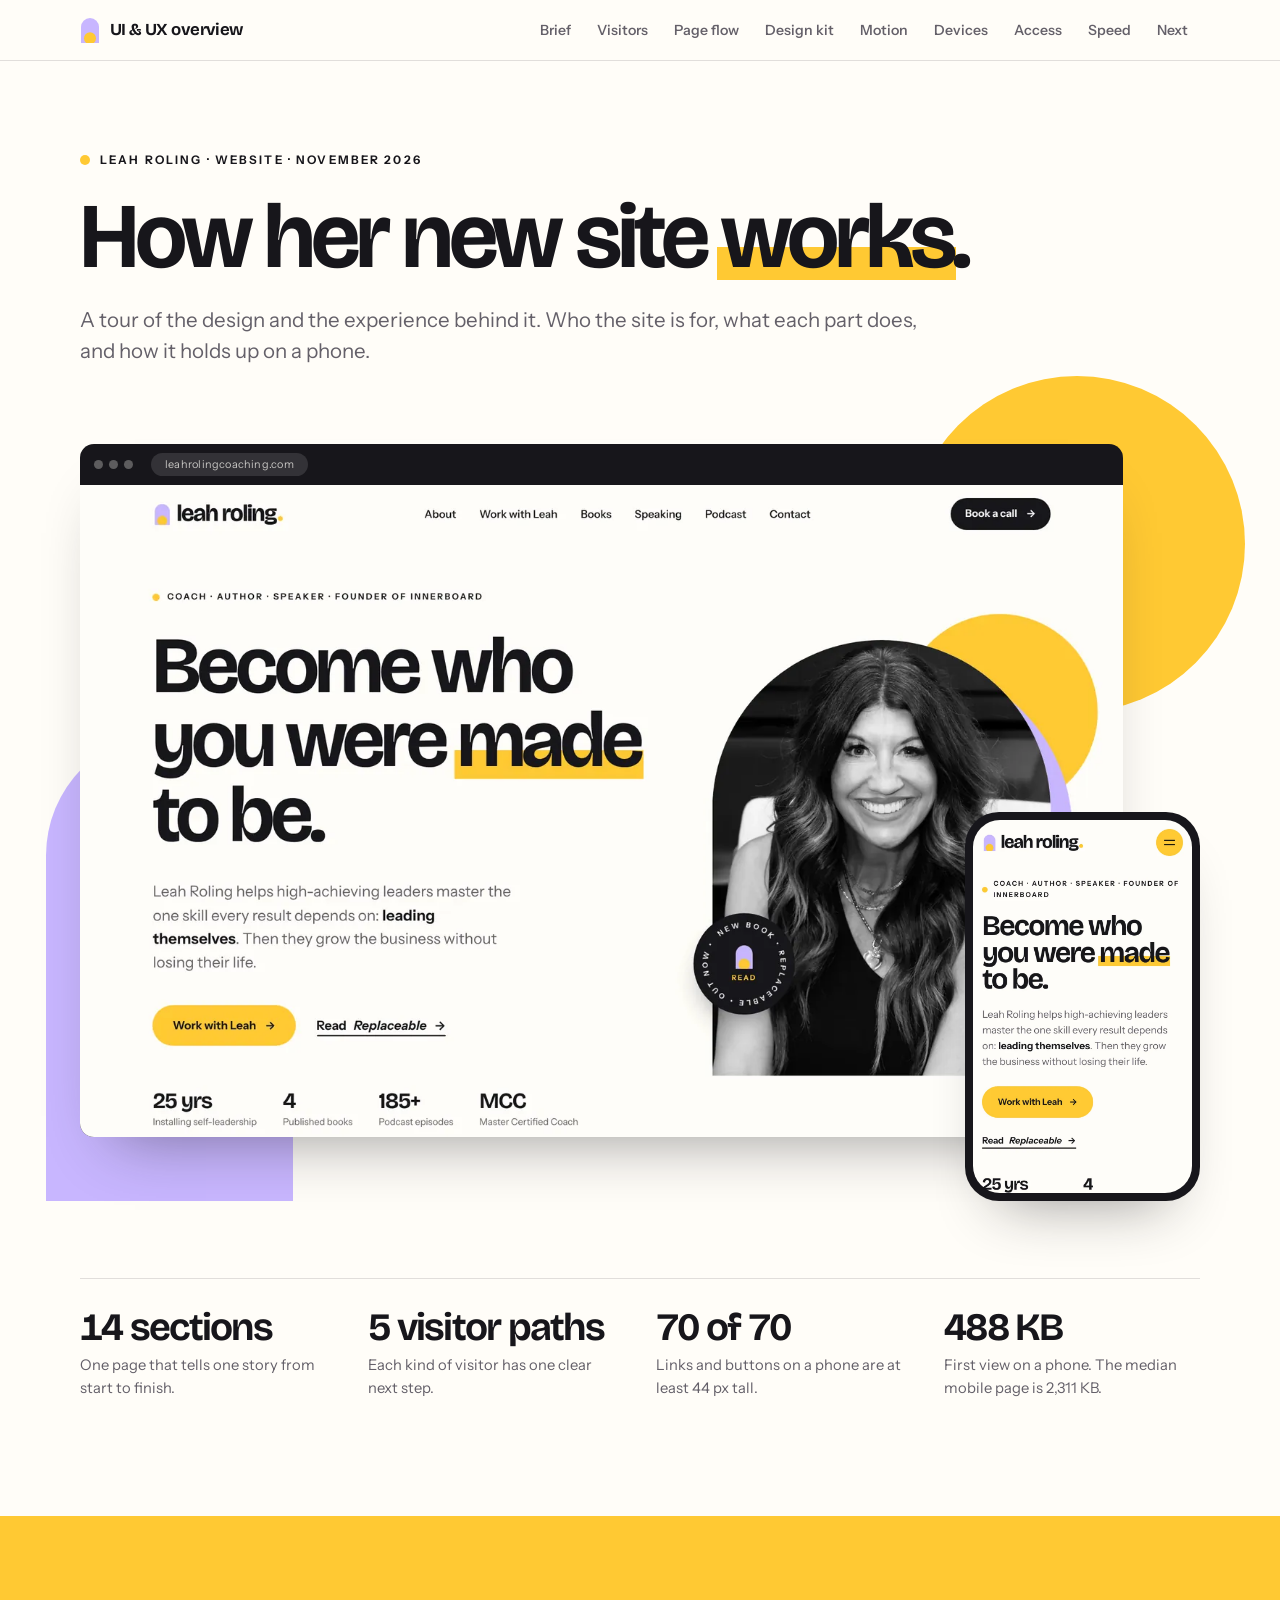
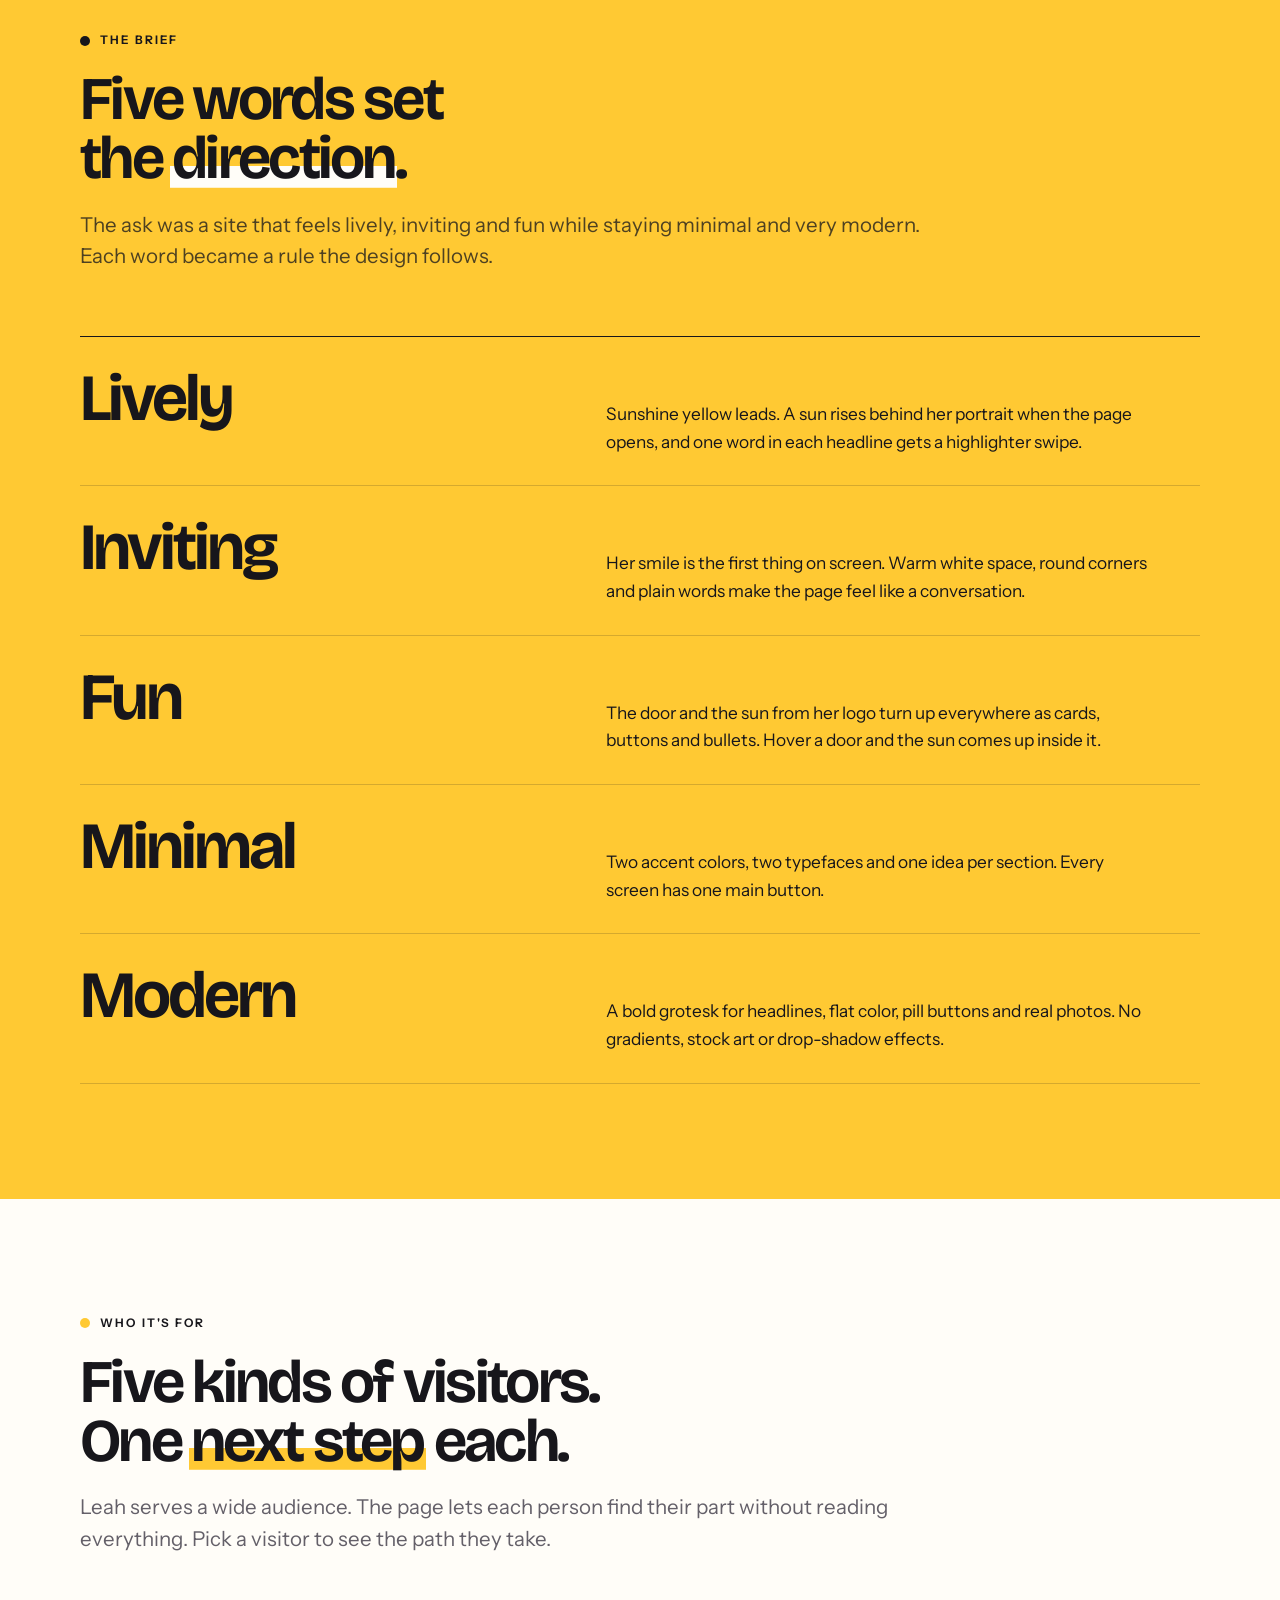
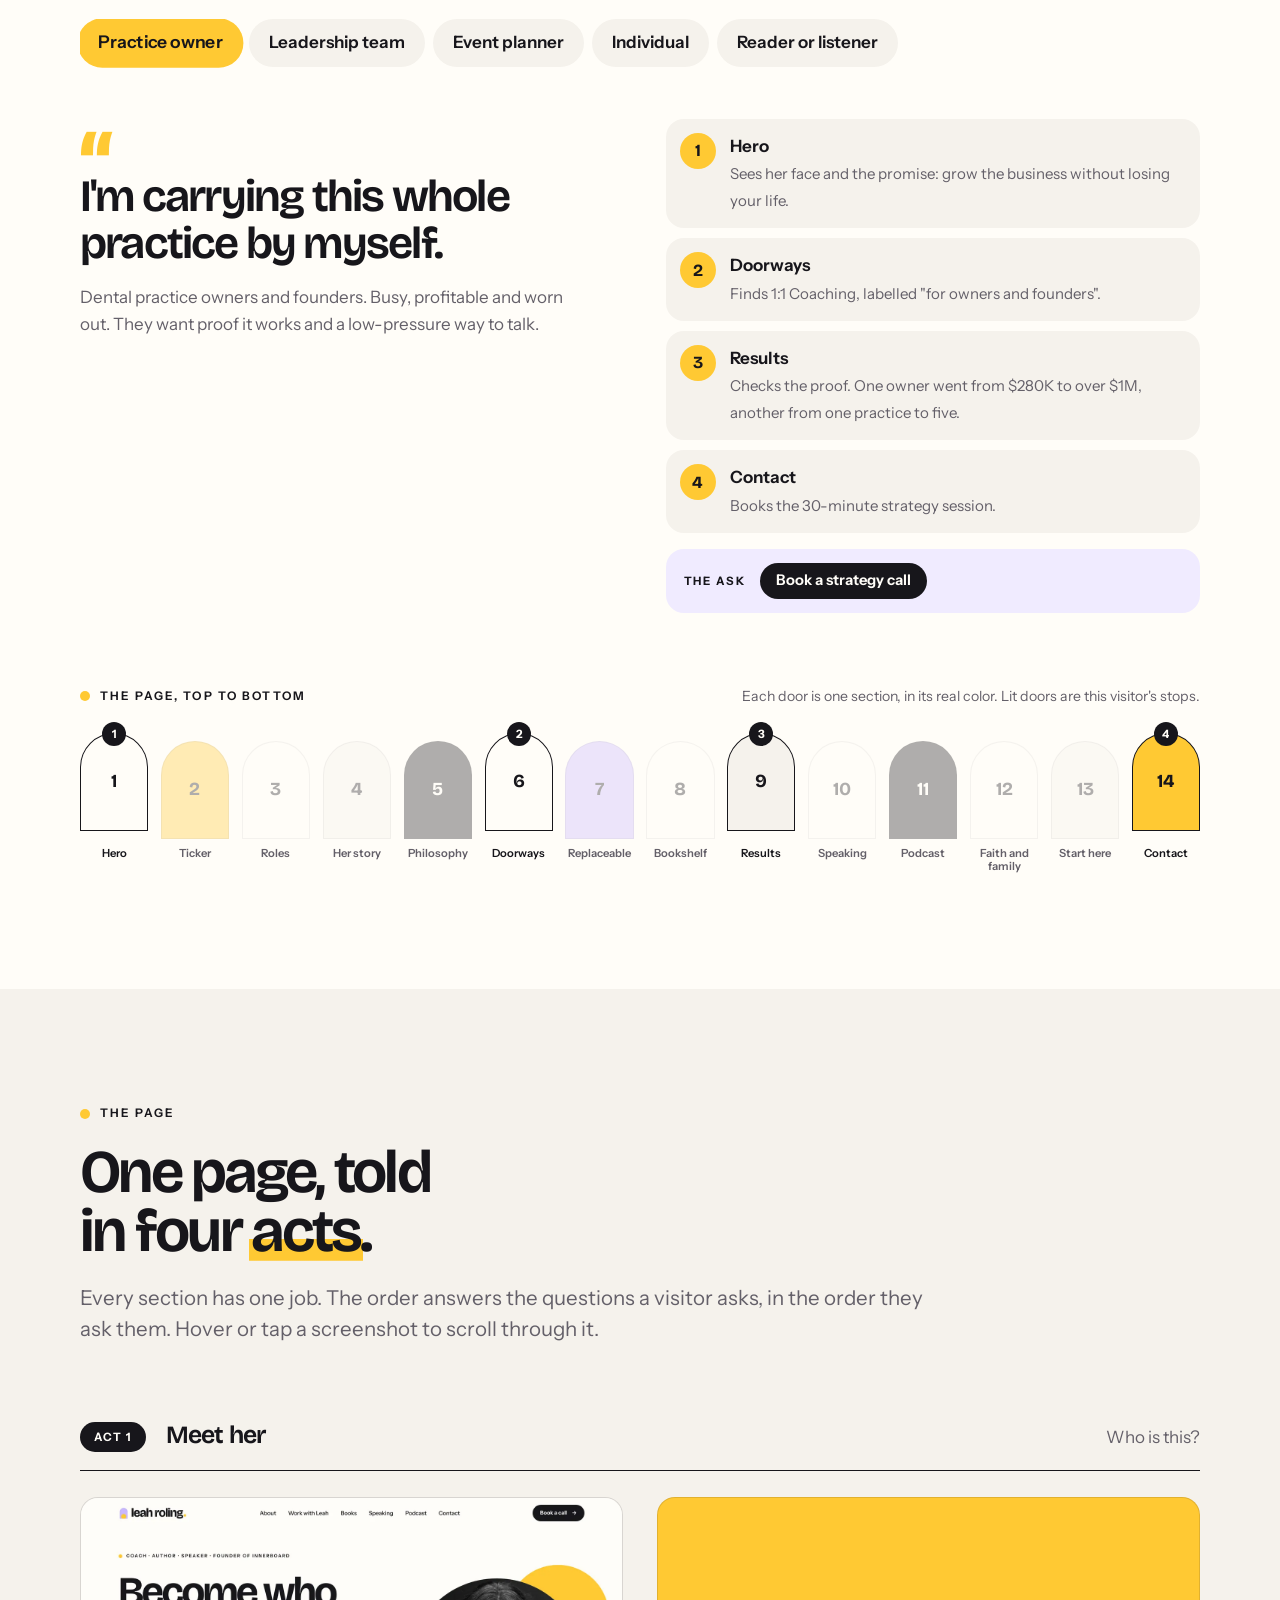
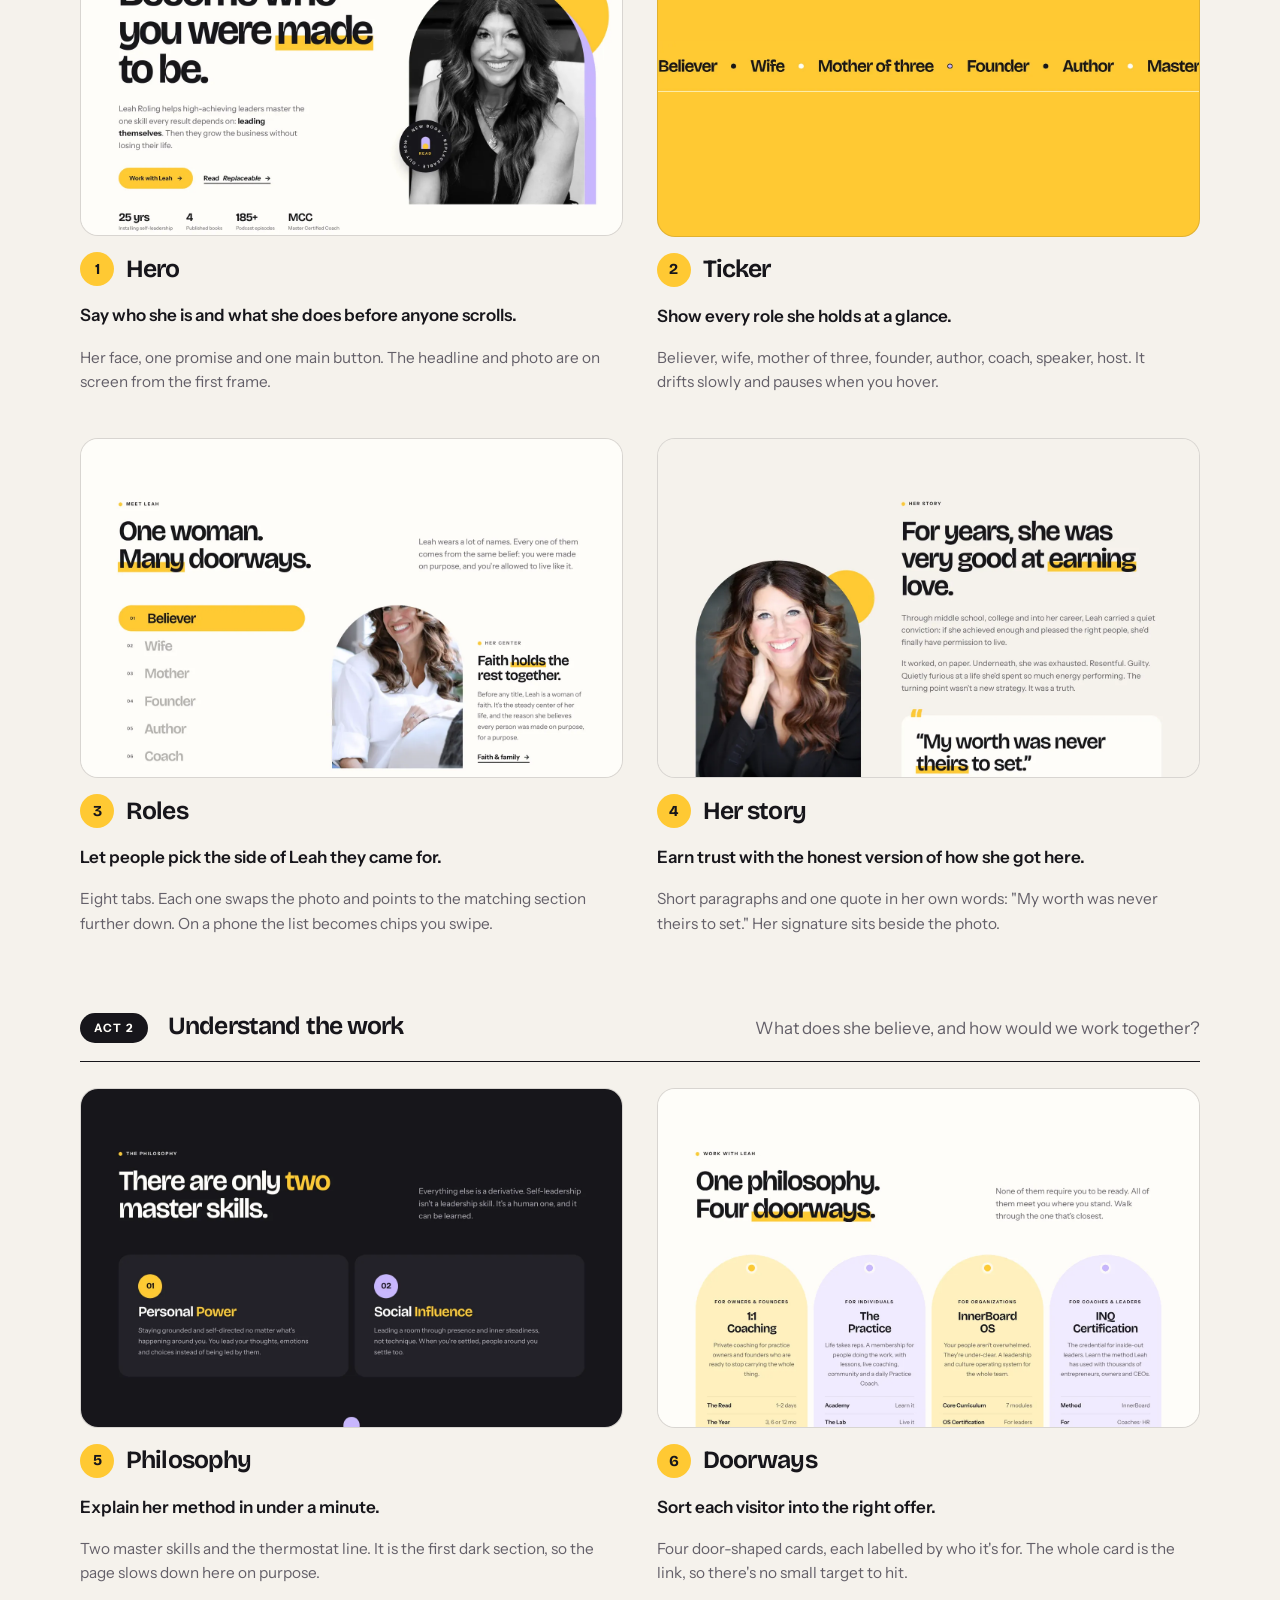
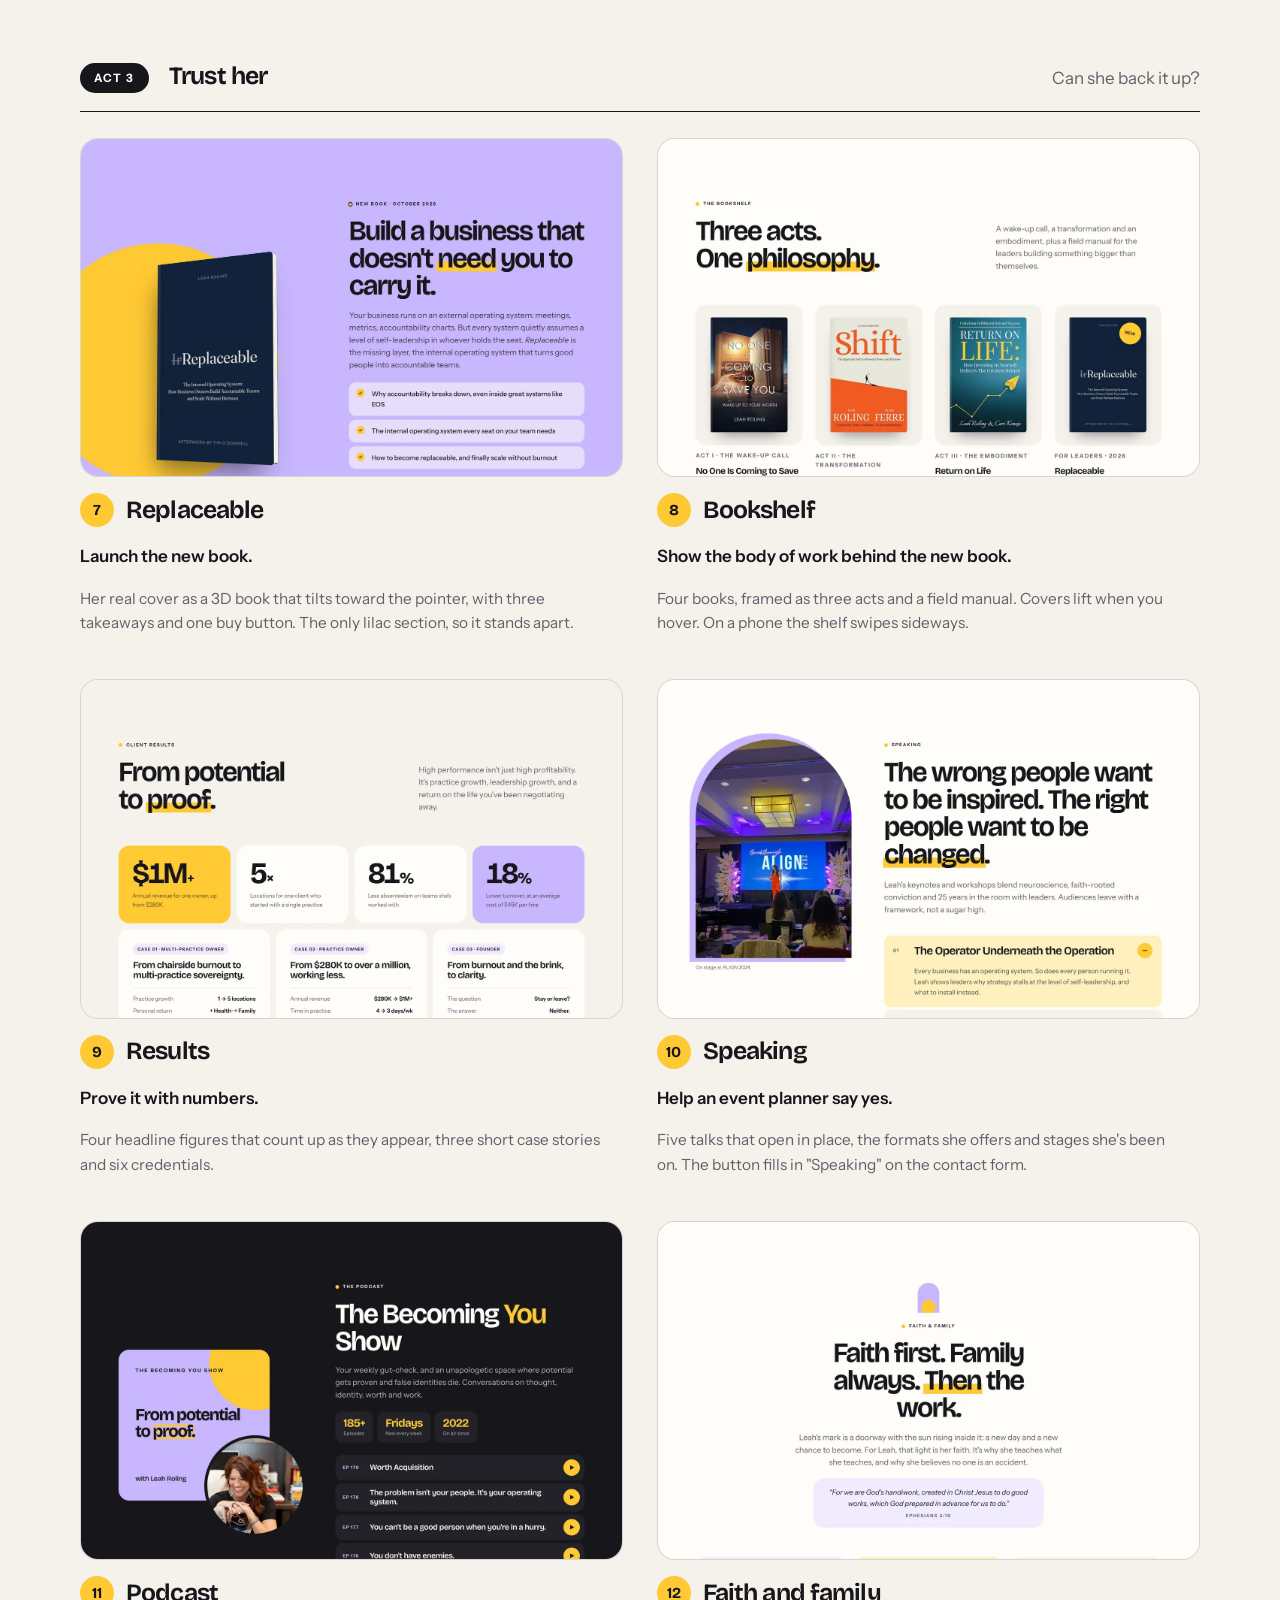
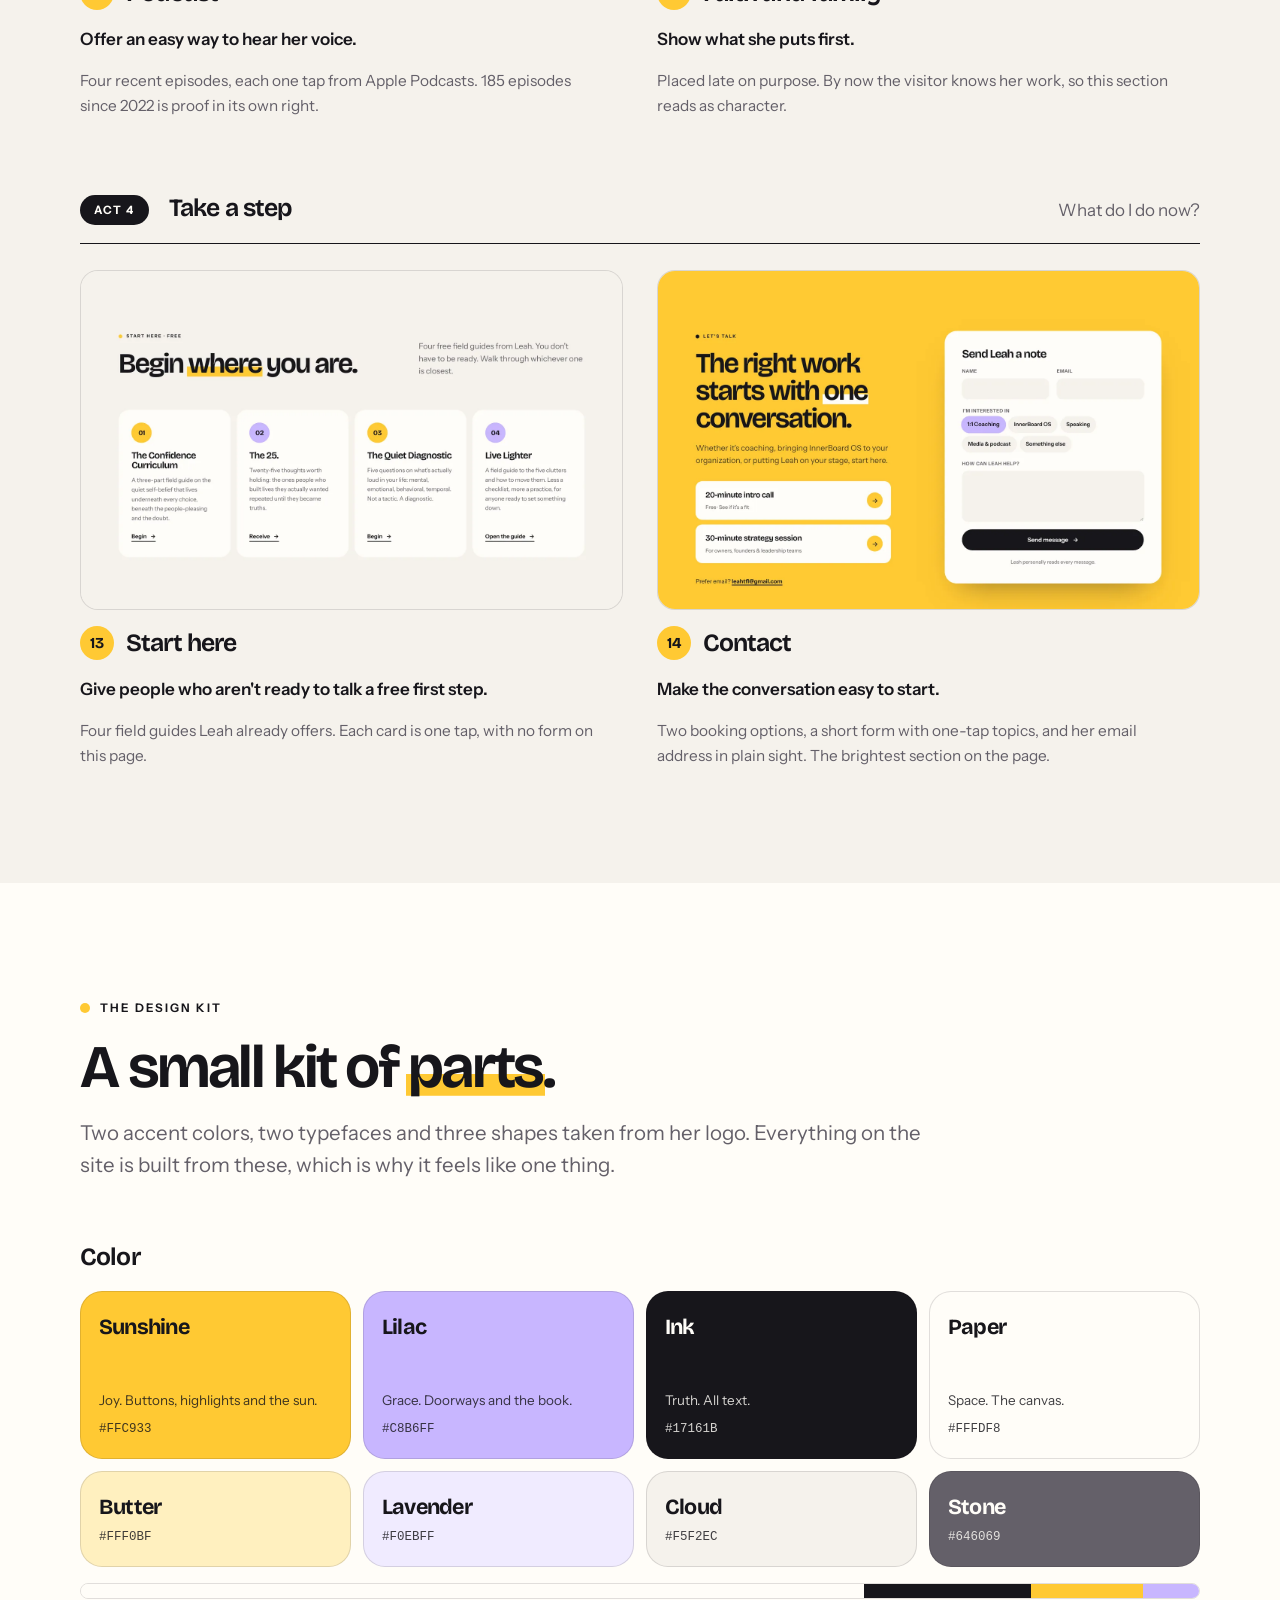
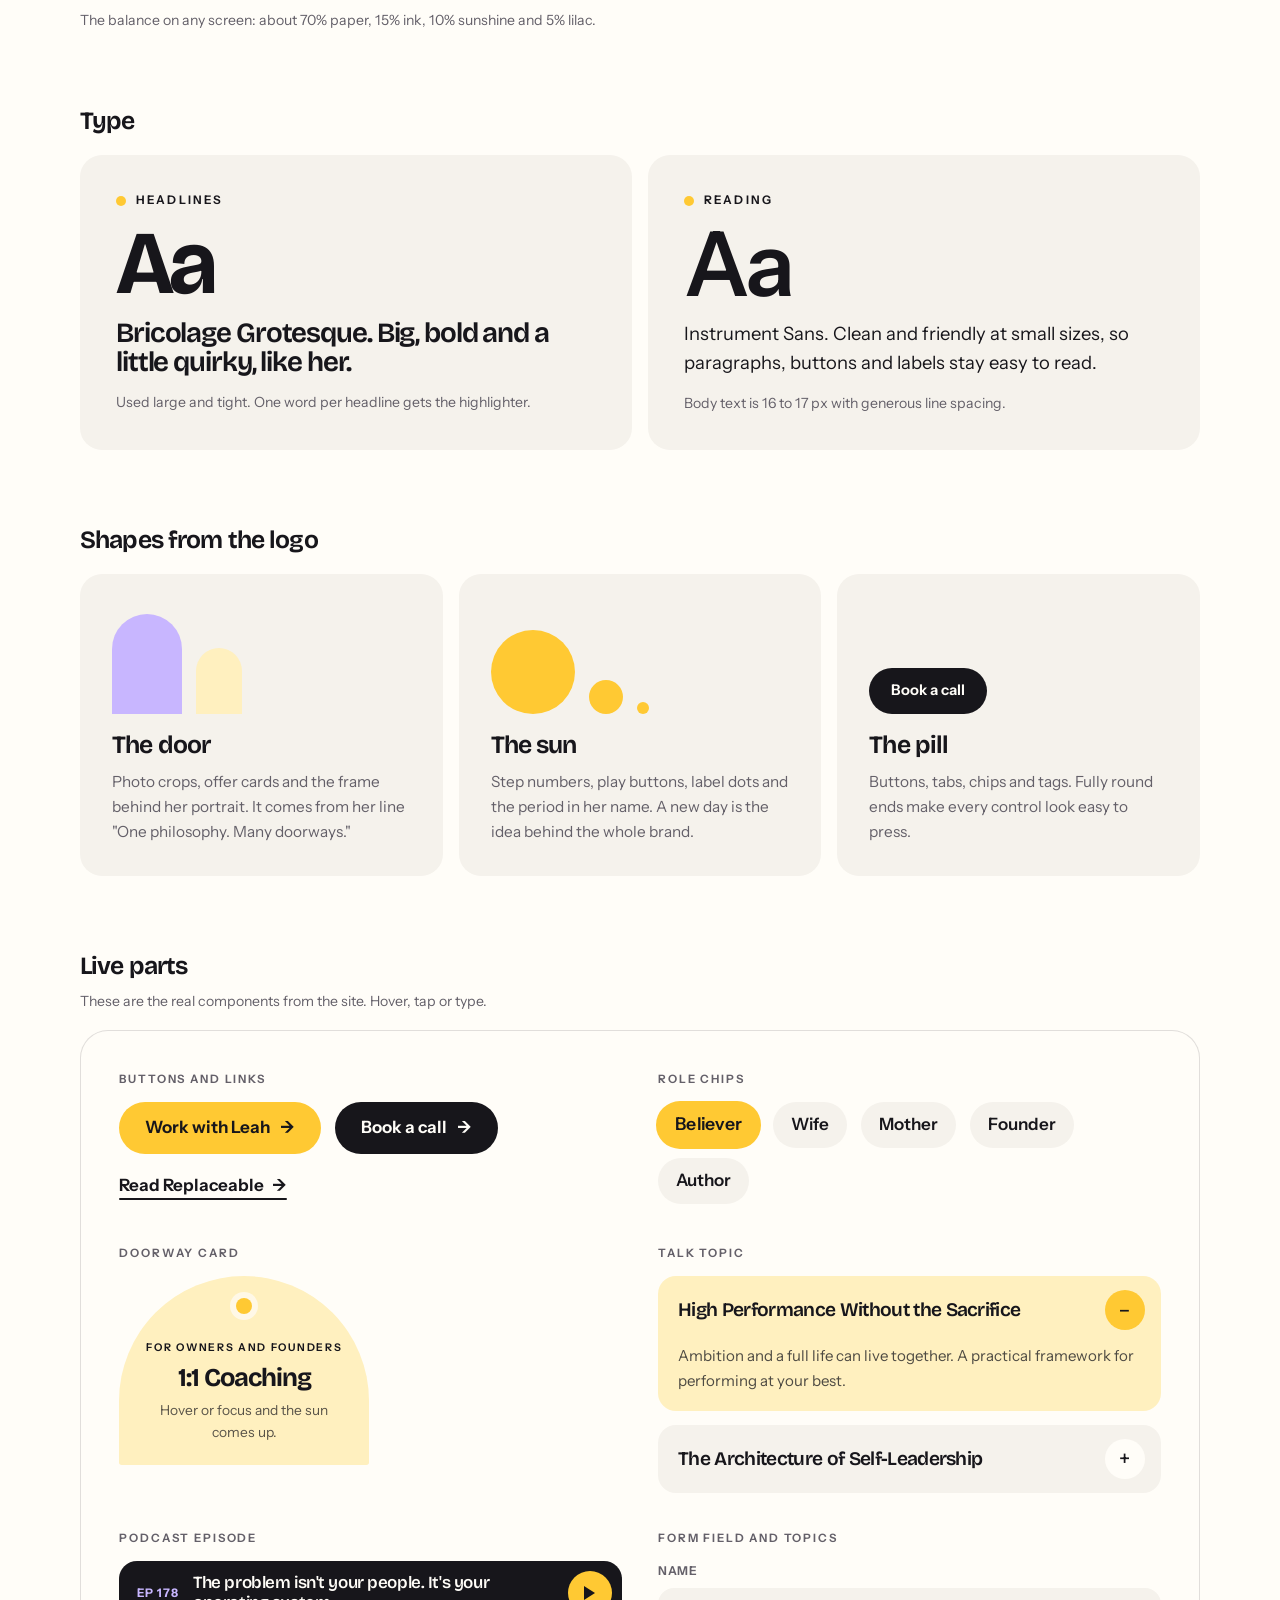
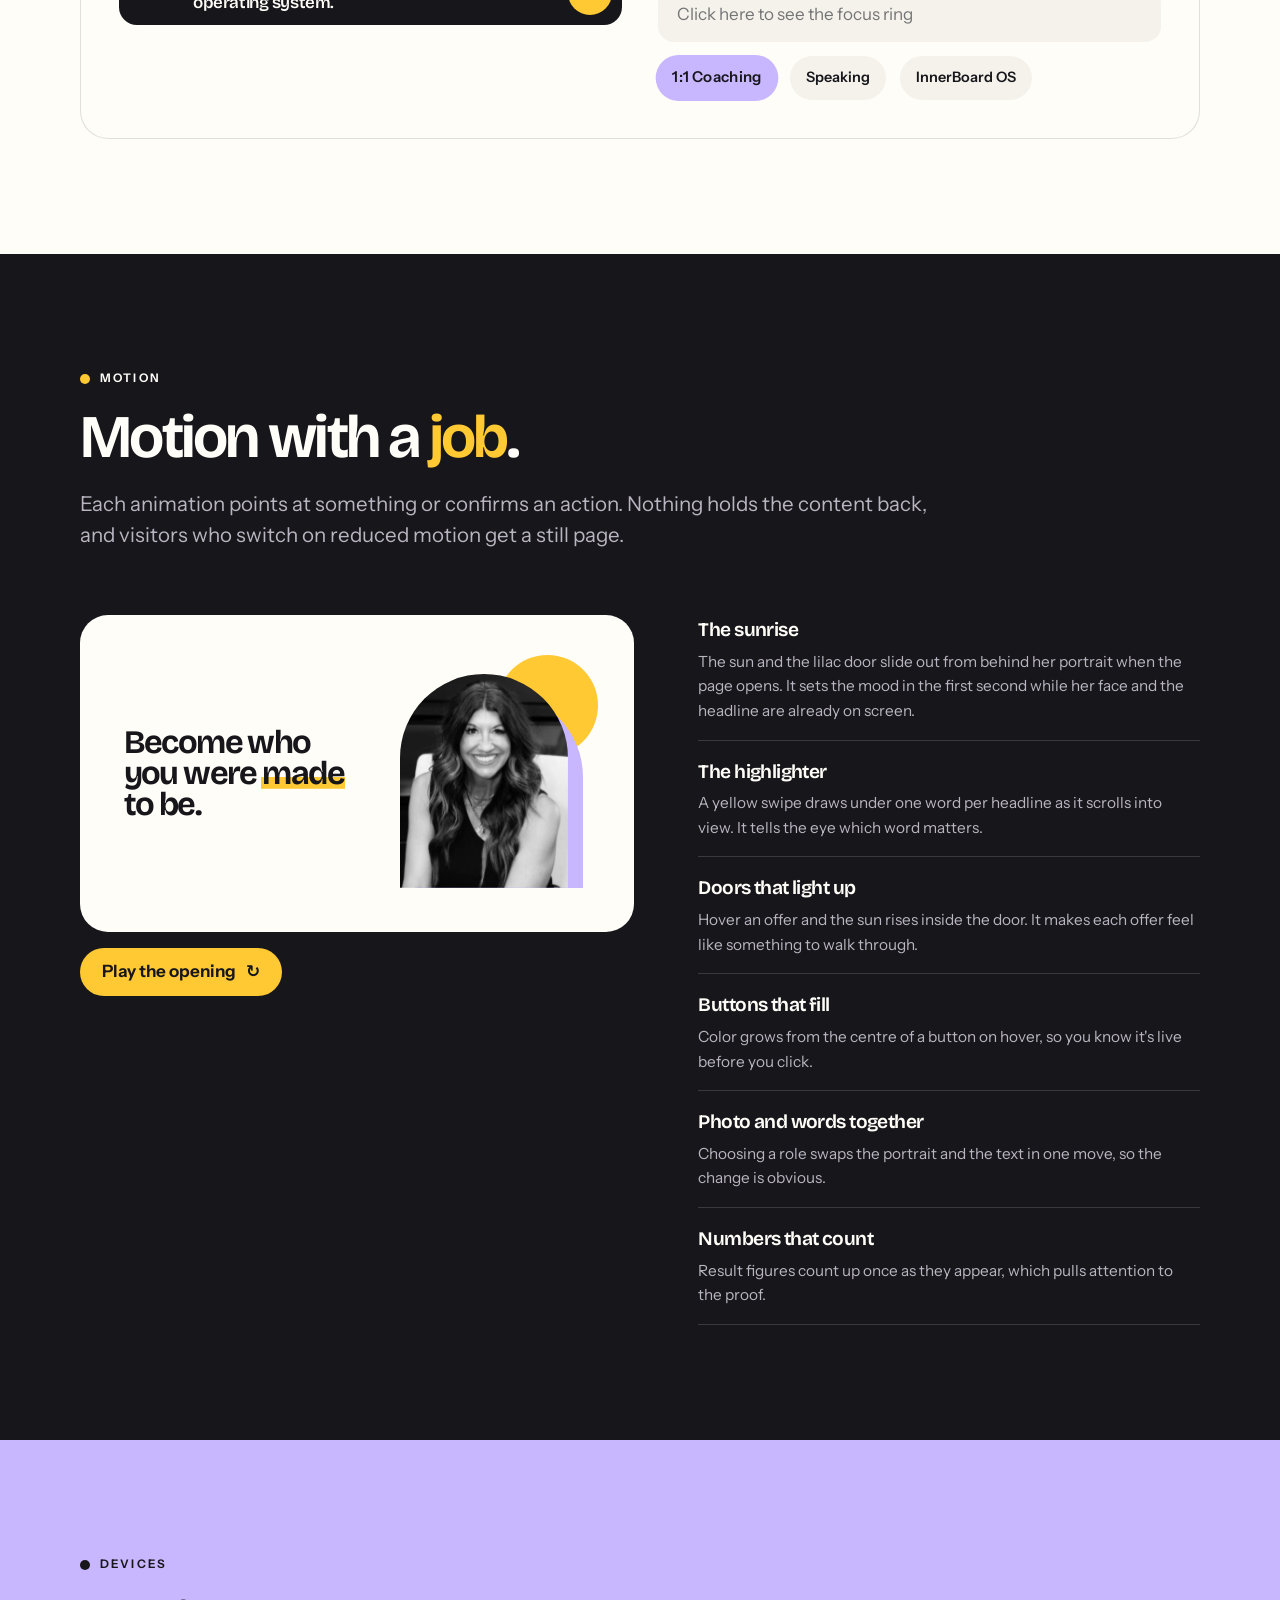
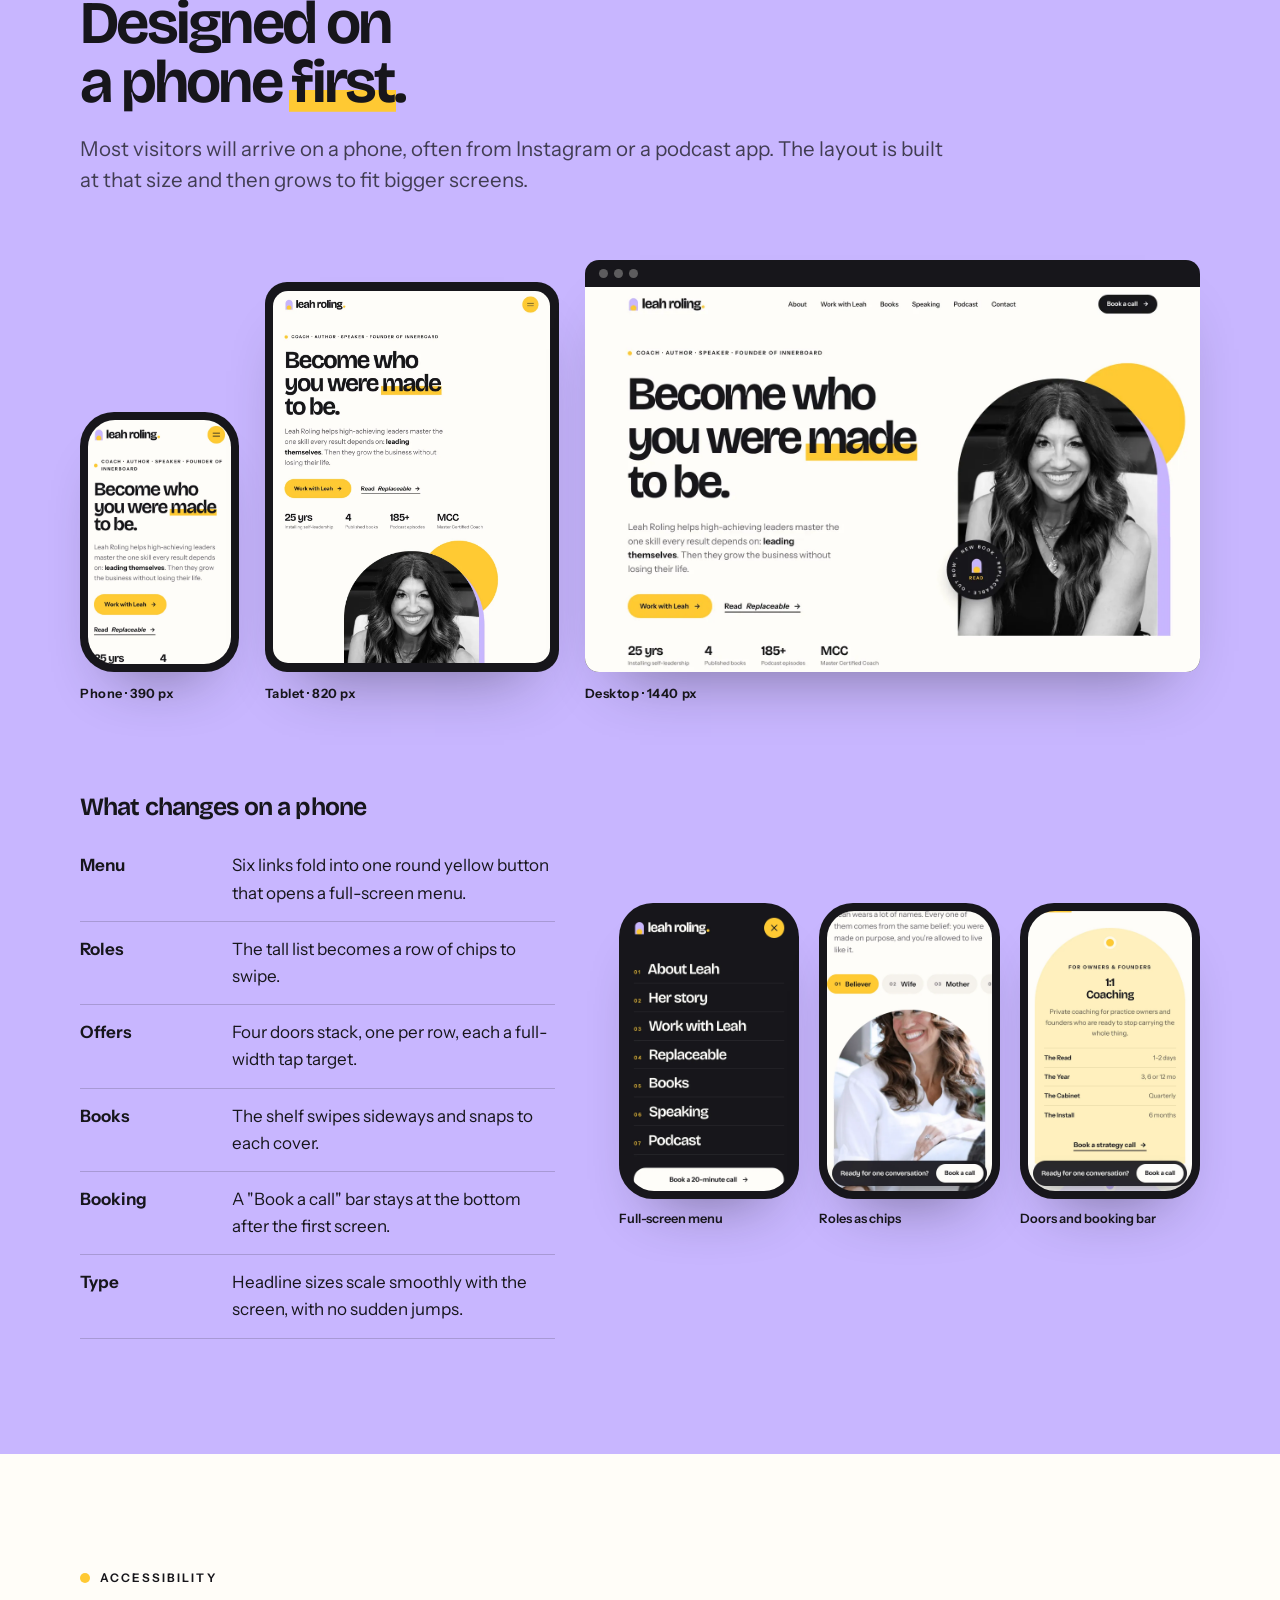
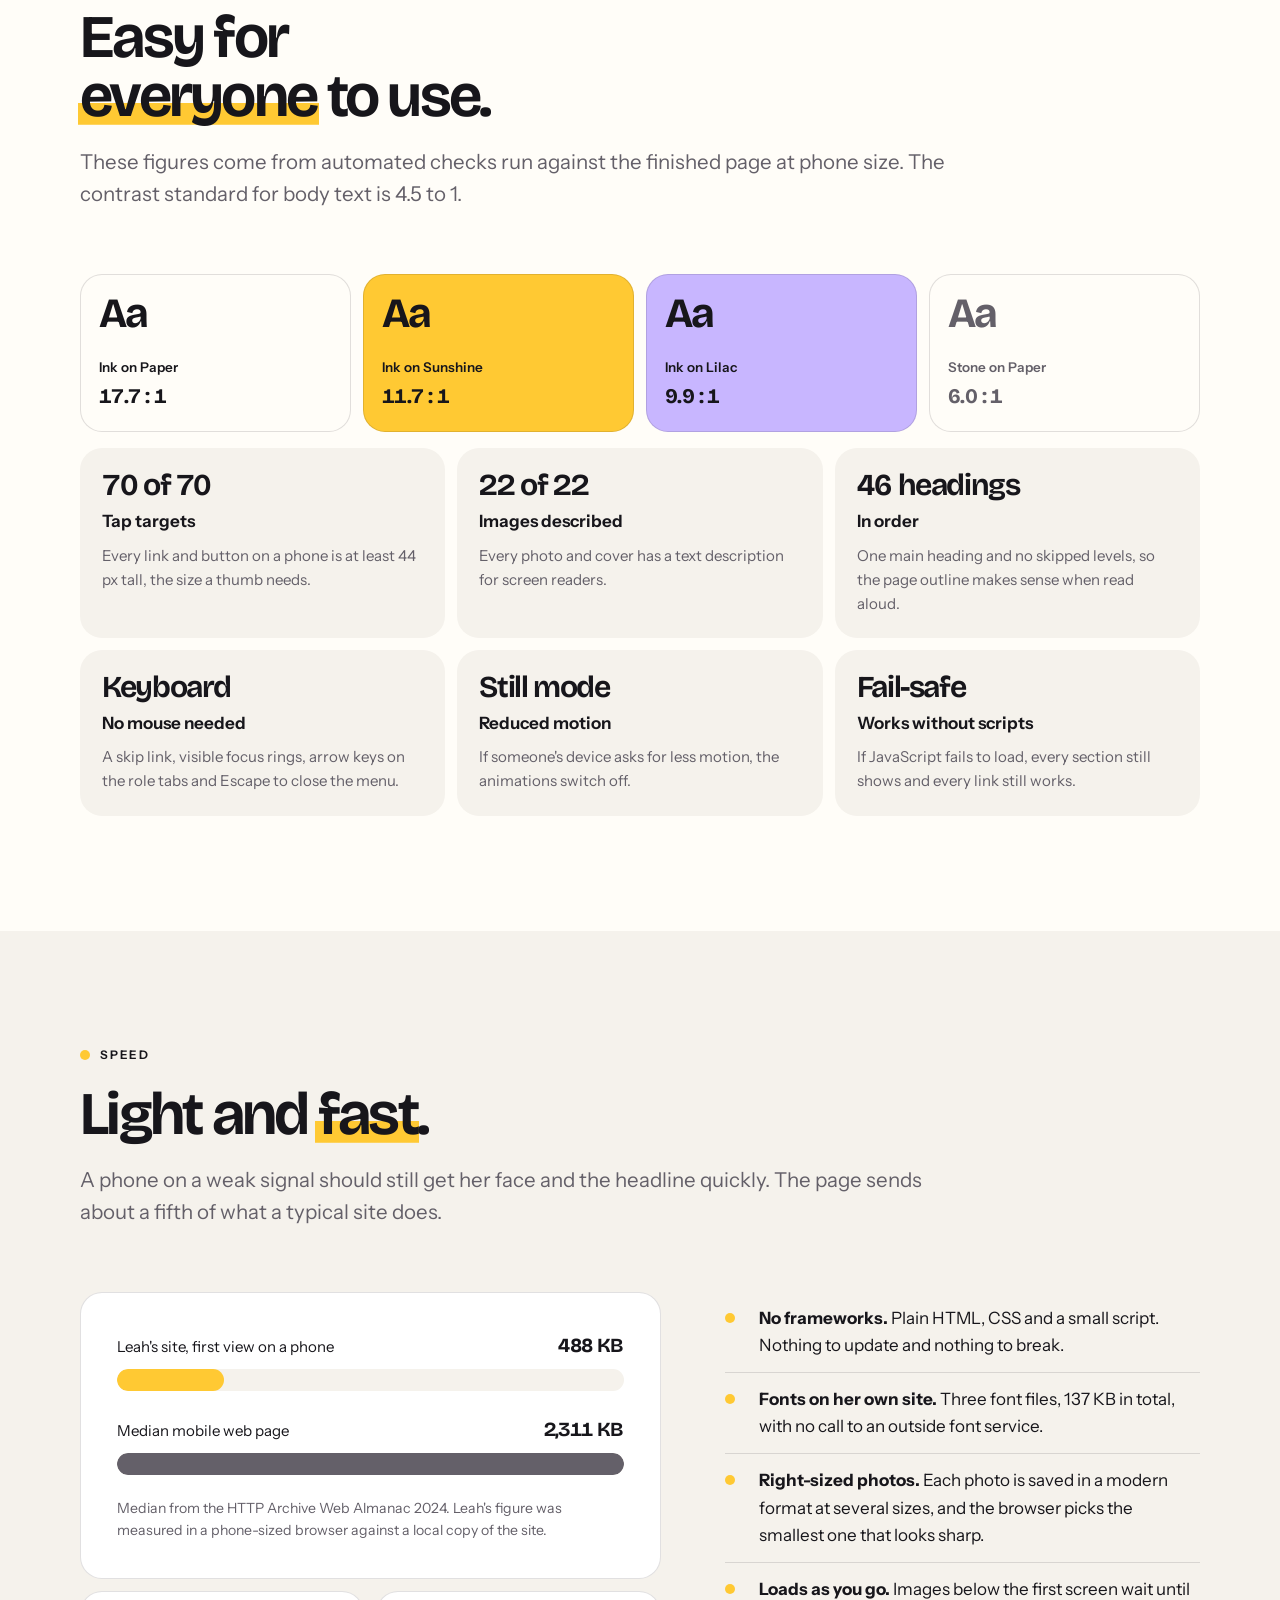
==== commit 07f309dd: "Use the real book covers for Replaceable and No One Is Coming to Save You Replace the designed stand" ====
--- a/brand/ui-ux-overview/index.html
+++ b/brand/ui-ux-overview/index.html
@@ -642,7 +642,7 @@
             <figure class="shot" tabindex="0"><img src="img/07-replaceable.webp" width="1440" height="1197" loading="lazy" alt="Replaceable book feature on a lilac background"></figure>
             <div class="card__t"><span class="card__n">7</span><h4 class="h3">Replaceable</h4></div>
             <p class="card__job">Launch the new book.</p>
-            <p class="card__how">A 3D cover that tilts toward the pointer, three takeaways and one buy button. The only lilac section, so it stands apart.</p>
+            <p class="card__how">Her real cover as a 3D book that tilts toward the pointer, with three takeaways and one buy button. The only lilac section, so it stands apart.</p>
           </article>
           <article class="card">
             <figure class="shot" tabindex="0"><img src="img/08-bookshelf.webp" width="1440" height="1233" loading="lazy" alt="Bookshelf with four book covers"></figure>
@@ -945,14 +945,13 @@
       <div class="head">
         <p class="label">Next</p>
         <h2 class="h2">Before it goes <em>live</em>.</h2>
-        <p class="lede">Six things would make the site stronger. None of them block a launch, and the first three need Leah.</p>
+        <p class="lede">Five things would make the site stronger. None of them block a launch, and the first three need Leah.</p>
       </div>
       <ul class="todo">
         <li><div><b>Add named testimonials</b><span>The three case stories are anonymous. Two or three quotes with a name and a face would add more trust than any design change.</span></div></li>
         <li><div><b>Shoot photos for the new palette</b><span>Her current photos work. A short session on plain backgrounds with yellow, lilac, black and white would tie the photos to the brand.</span></div></li>
         <li><div><b>Approve the personal copy</b><span>The faith and family wording and the Bible verse were written for her. They should be in her words.</span></div></li>
         <li><div><b>Connect the form to an inbox</b><span>The form opens the visitor's email app today. A form service would deliver messages straight to her.</span></div></li>
-        <li><div><b>Swap in the final book cover</b><span>The Replaceable cover on the site is a designed stand-in until the real art is ready.</span></div></li>
         <li><div><b>Watch five people use it</b><span>Ask five people from her audience to find a talk topic and book a call. Fix whatever slows them down.</span></div></li>
       </ul>
     </div>
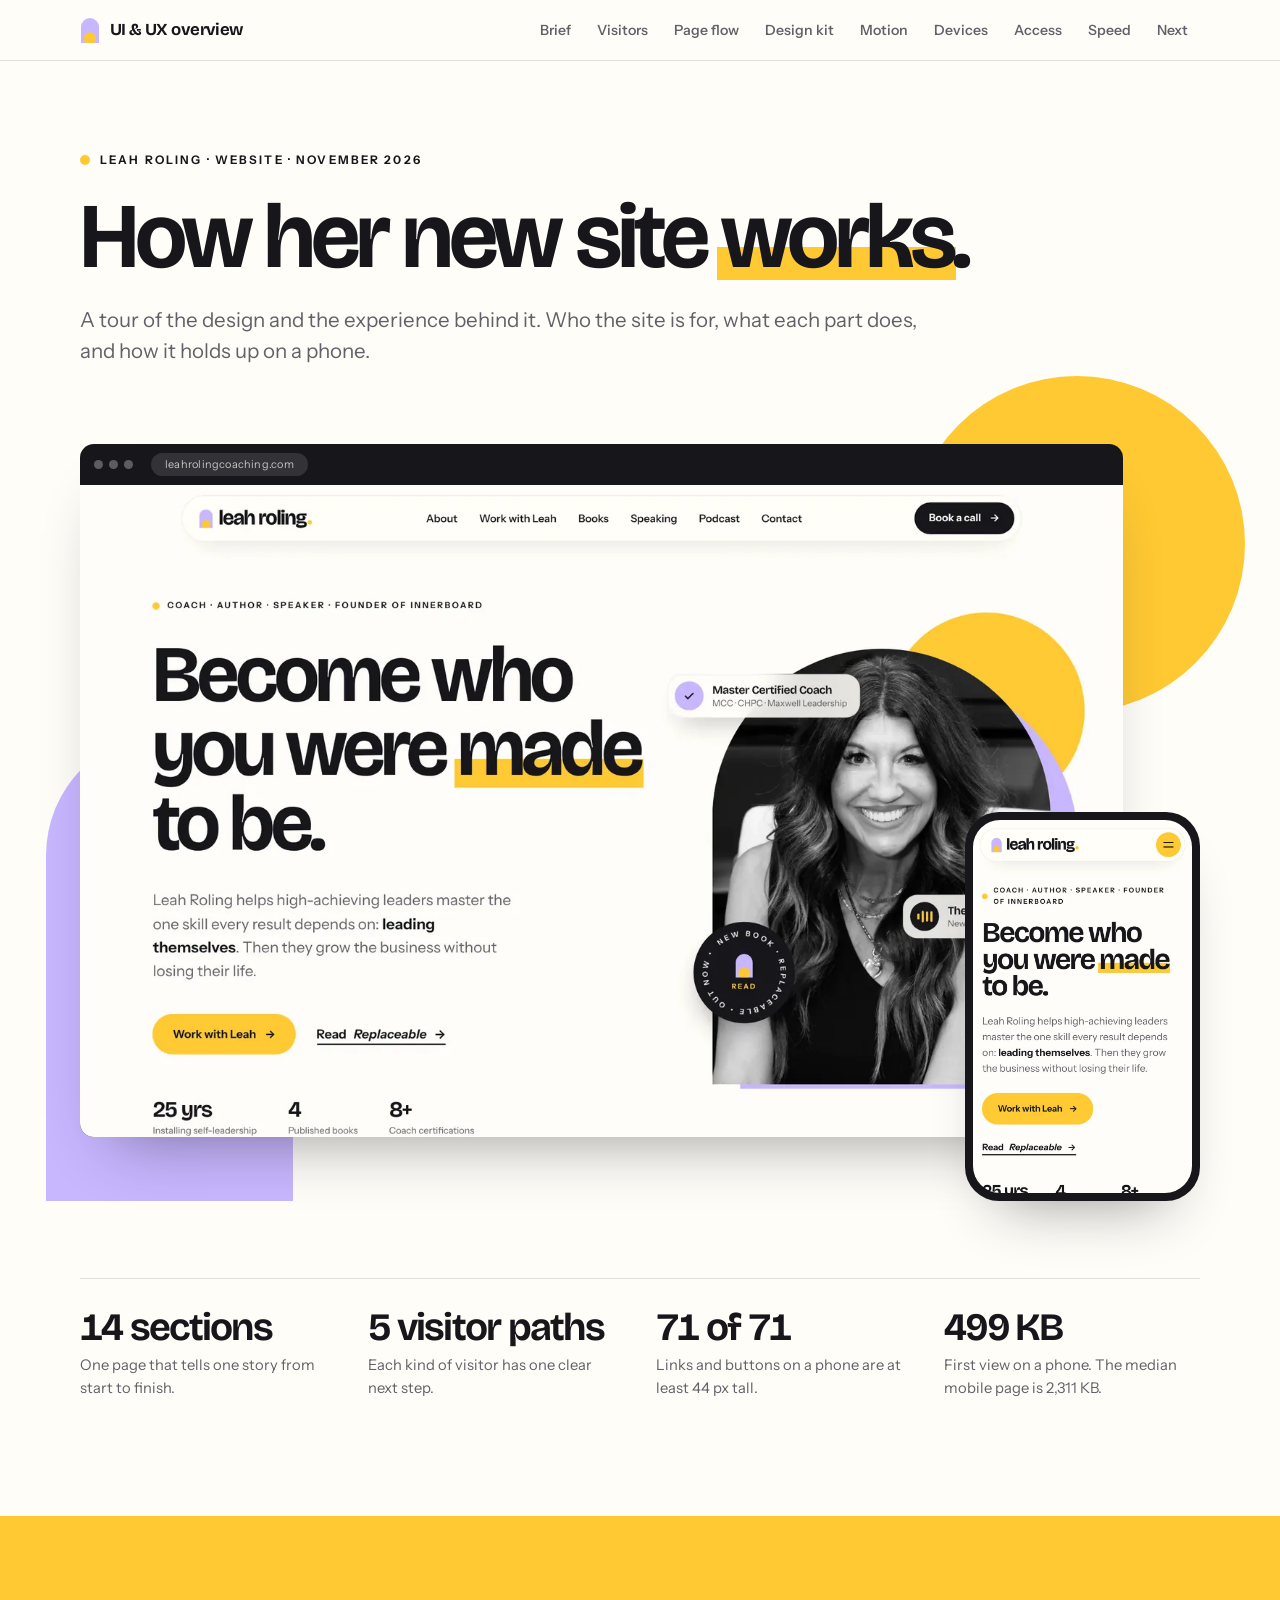
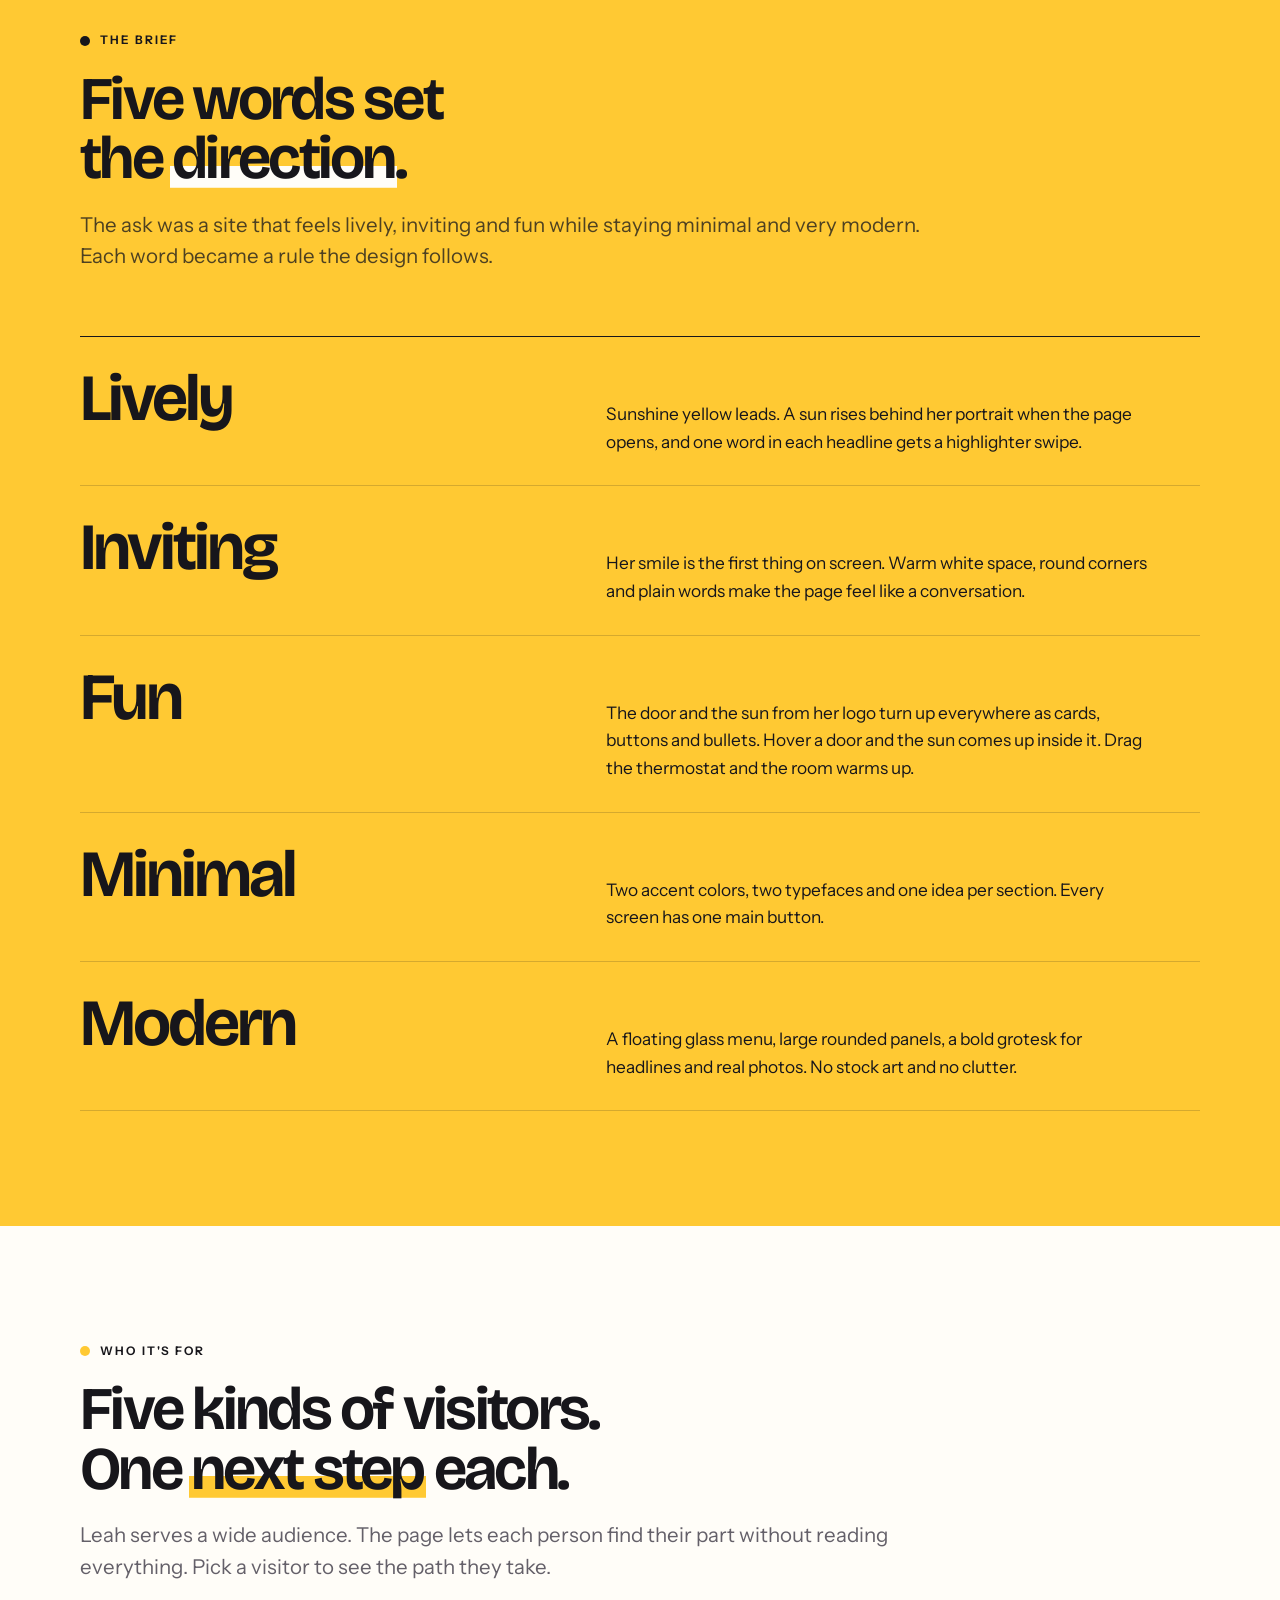
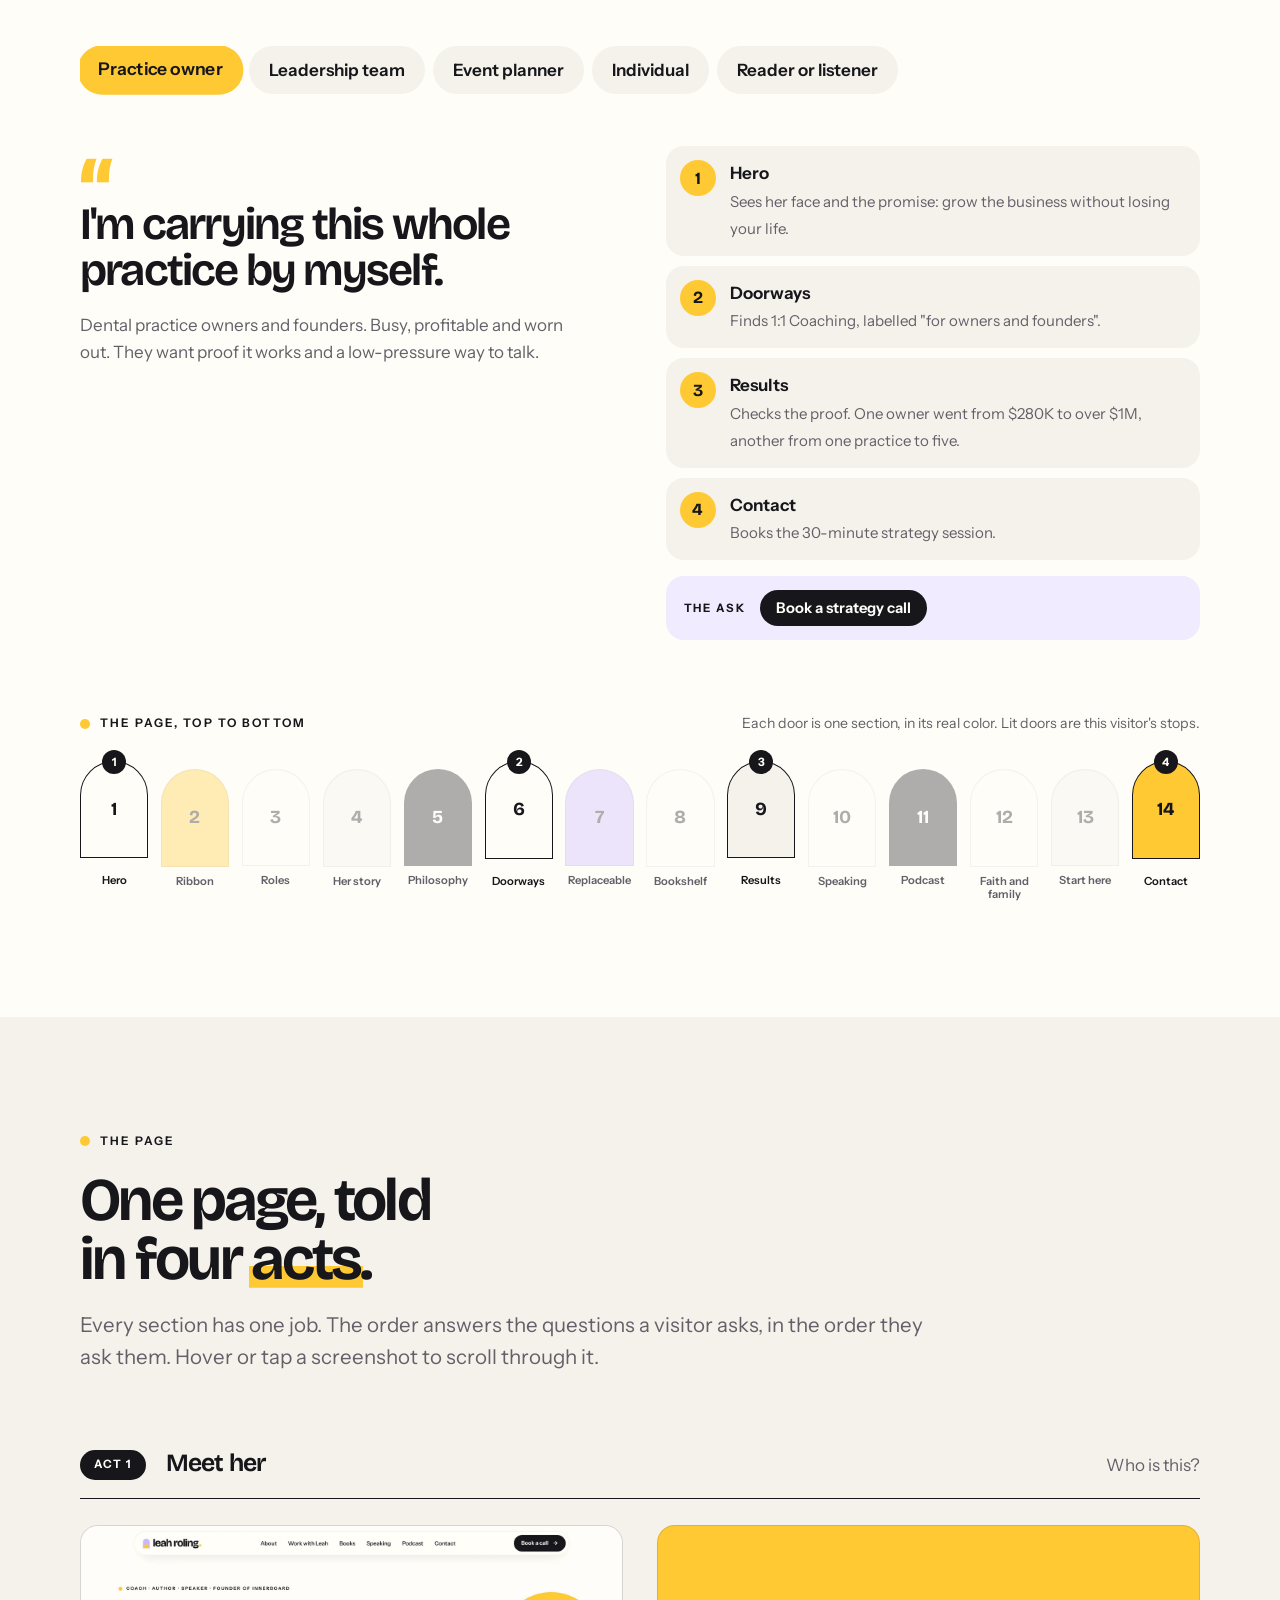
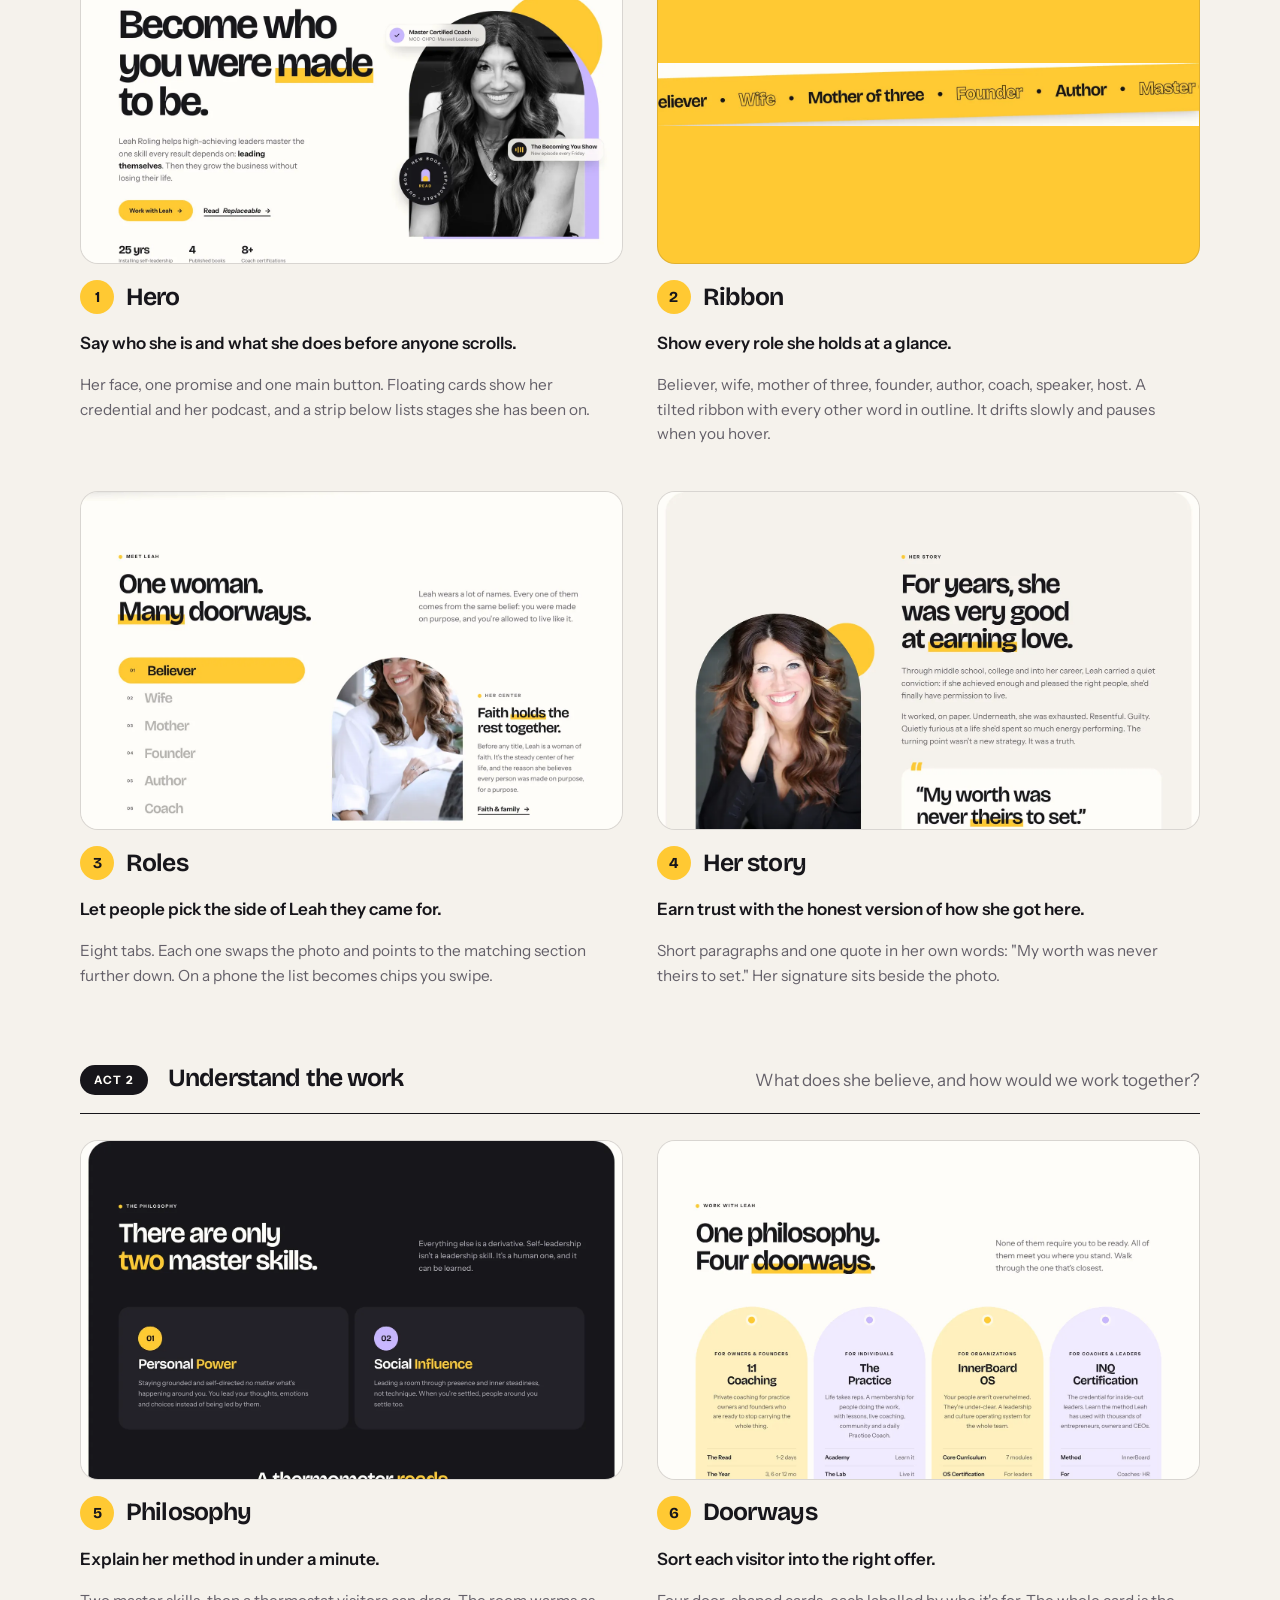
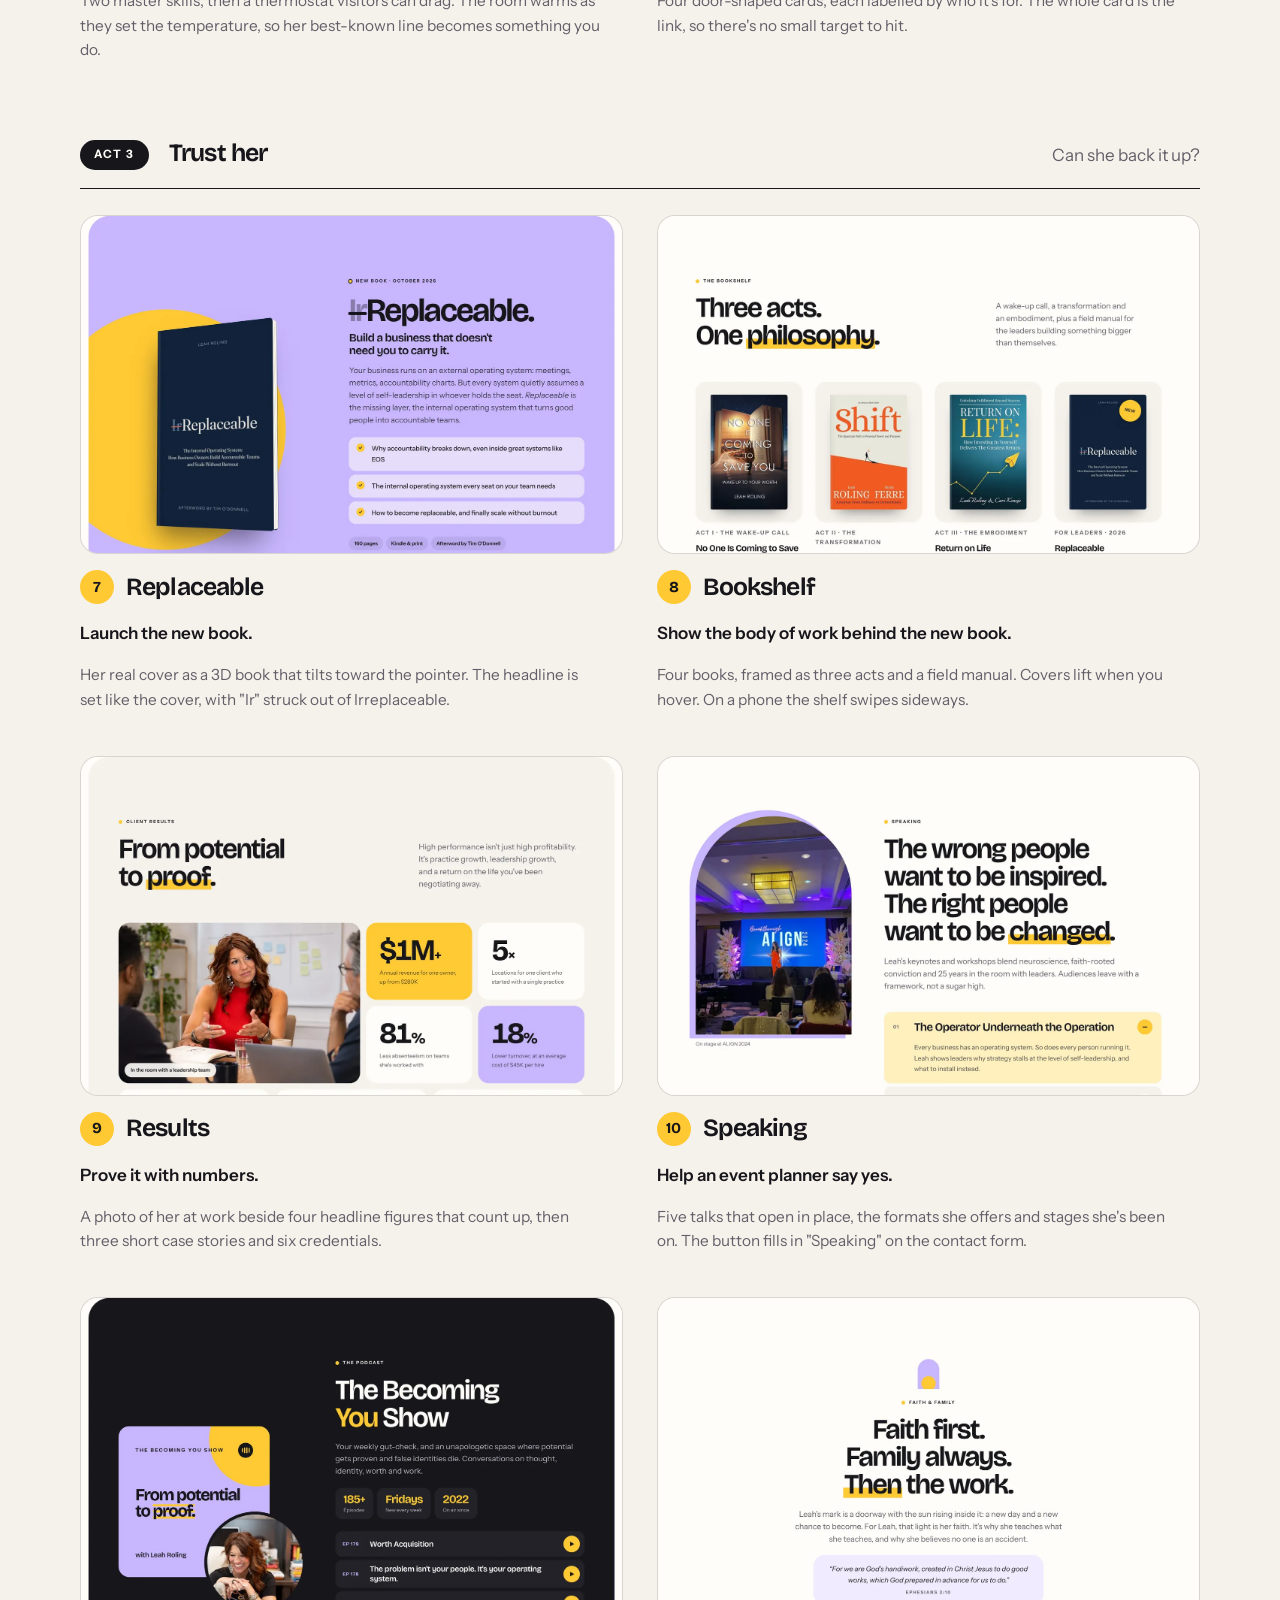
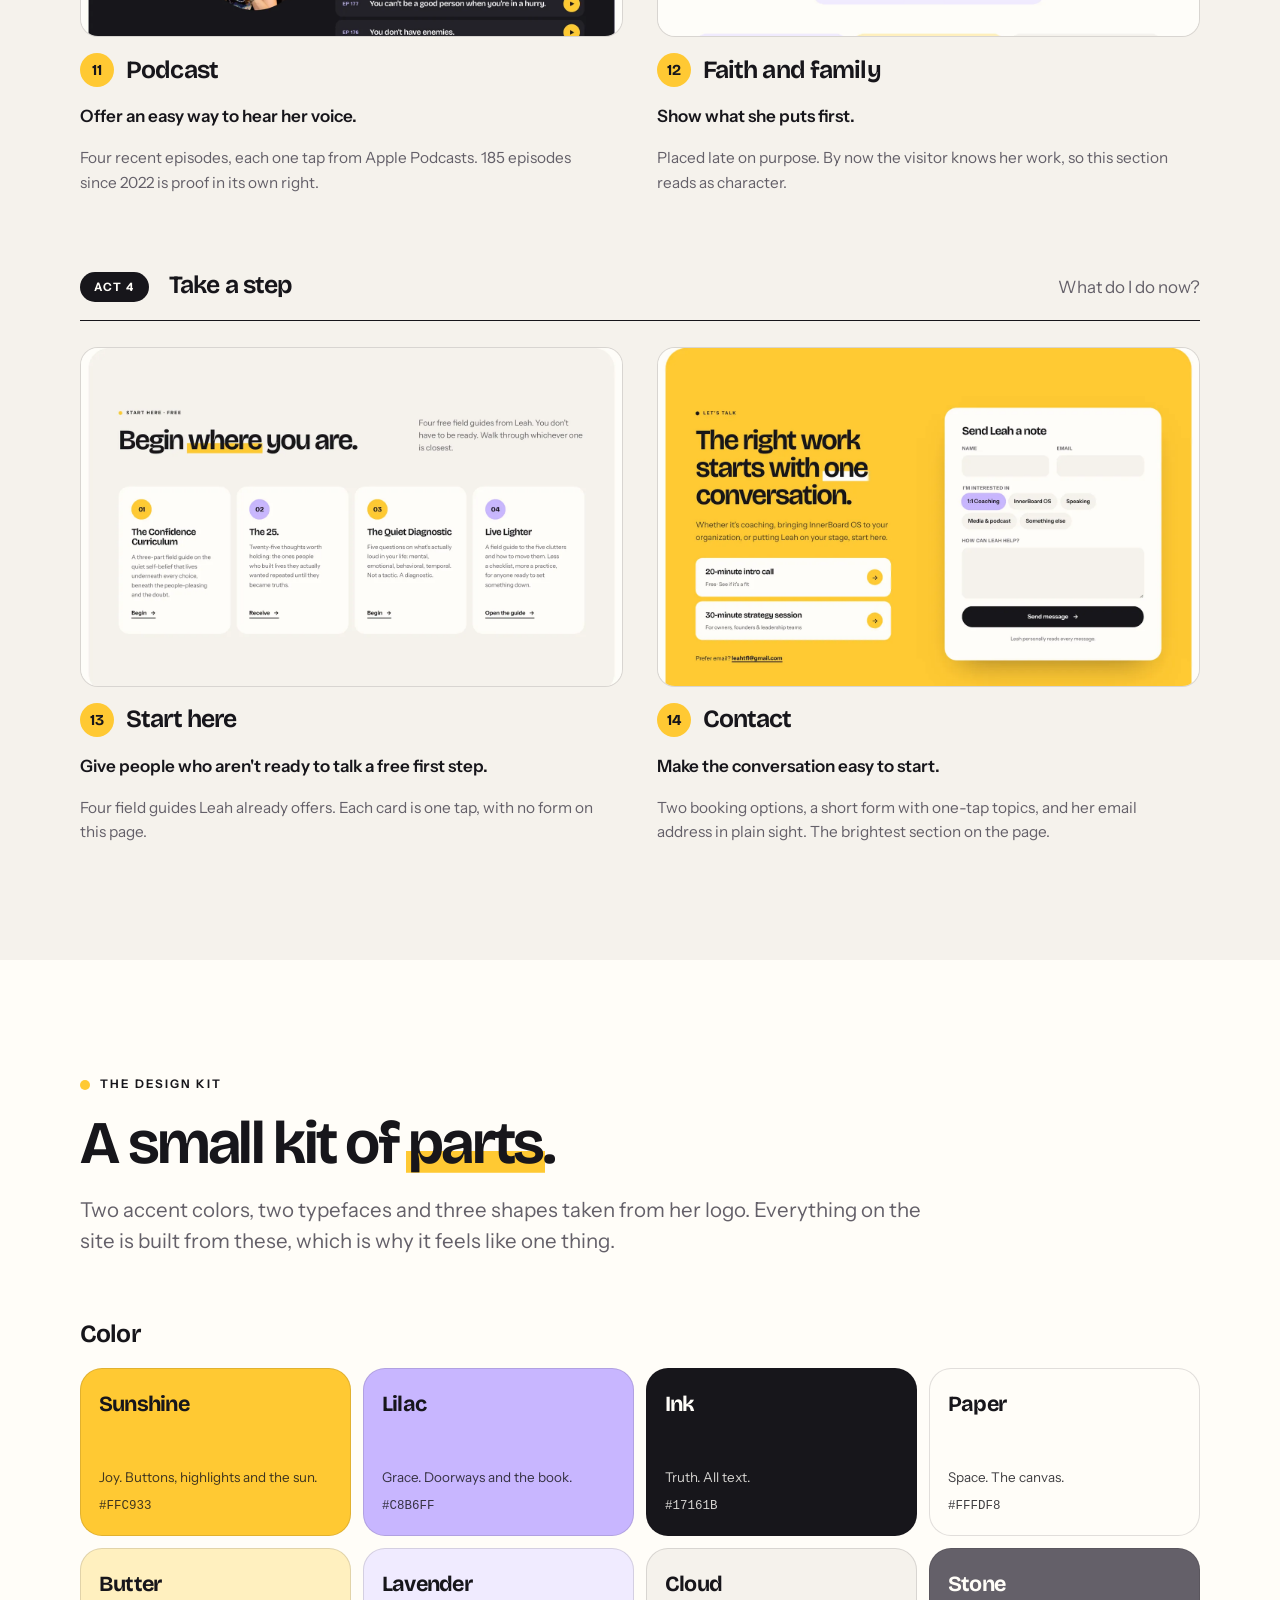
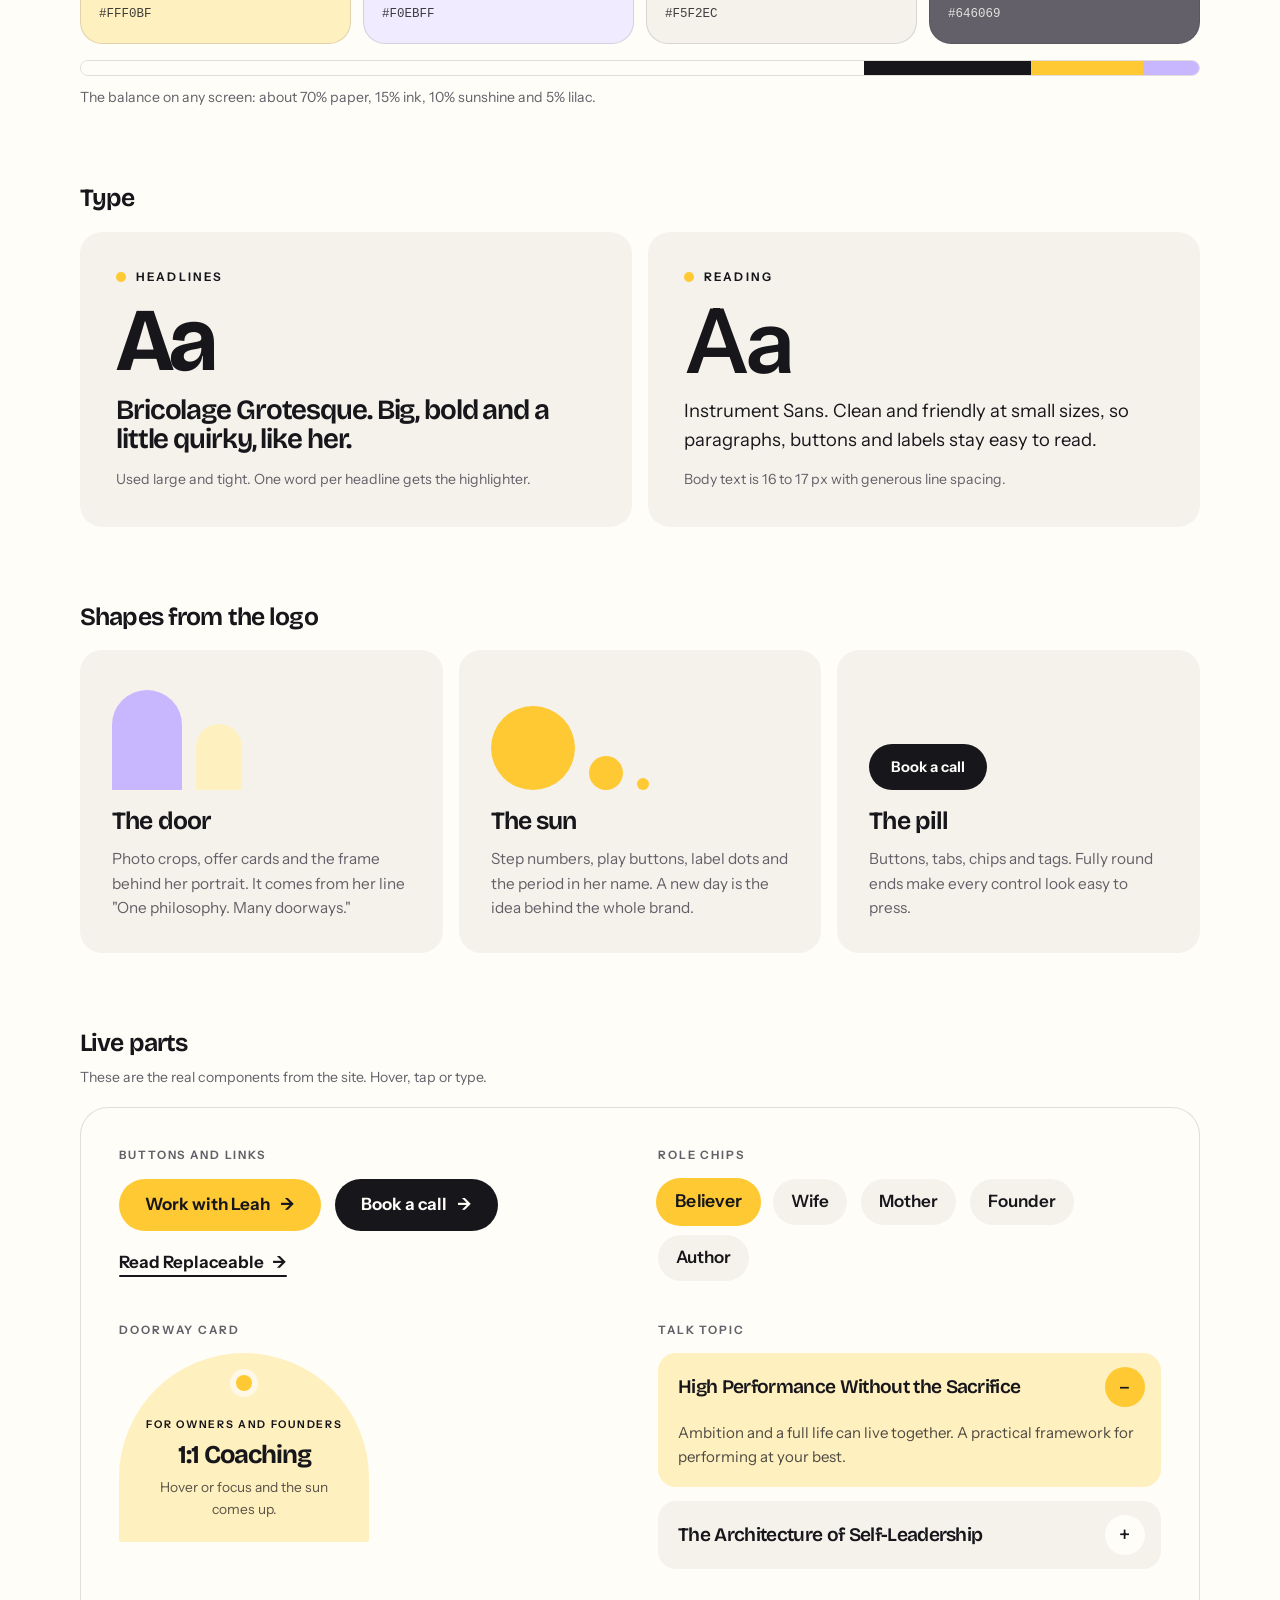
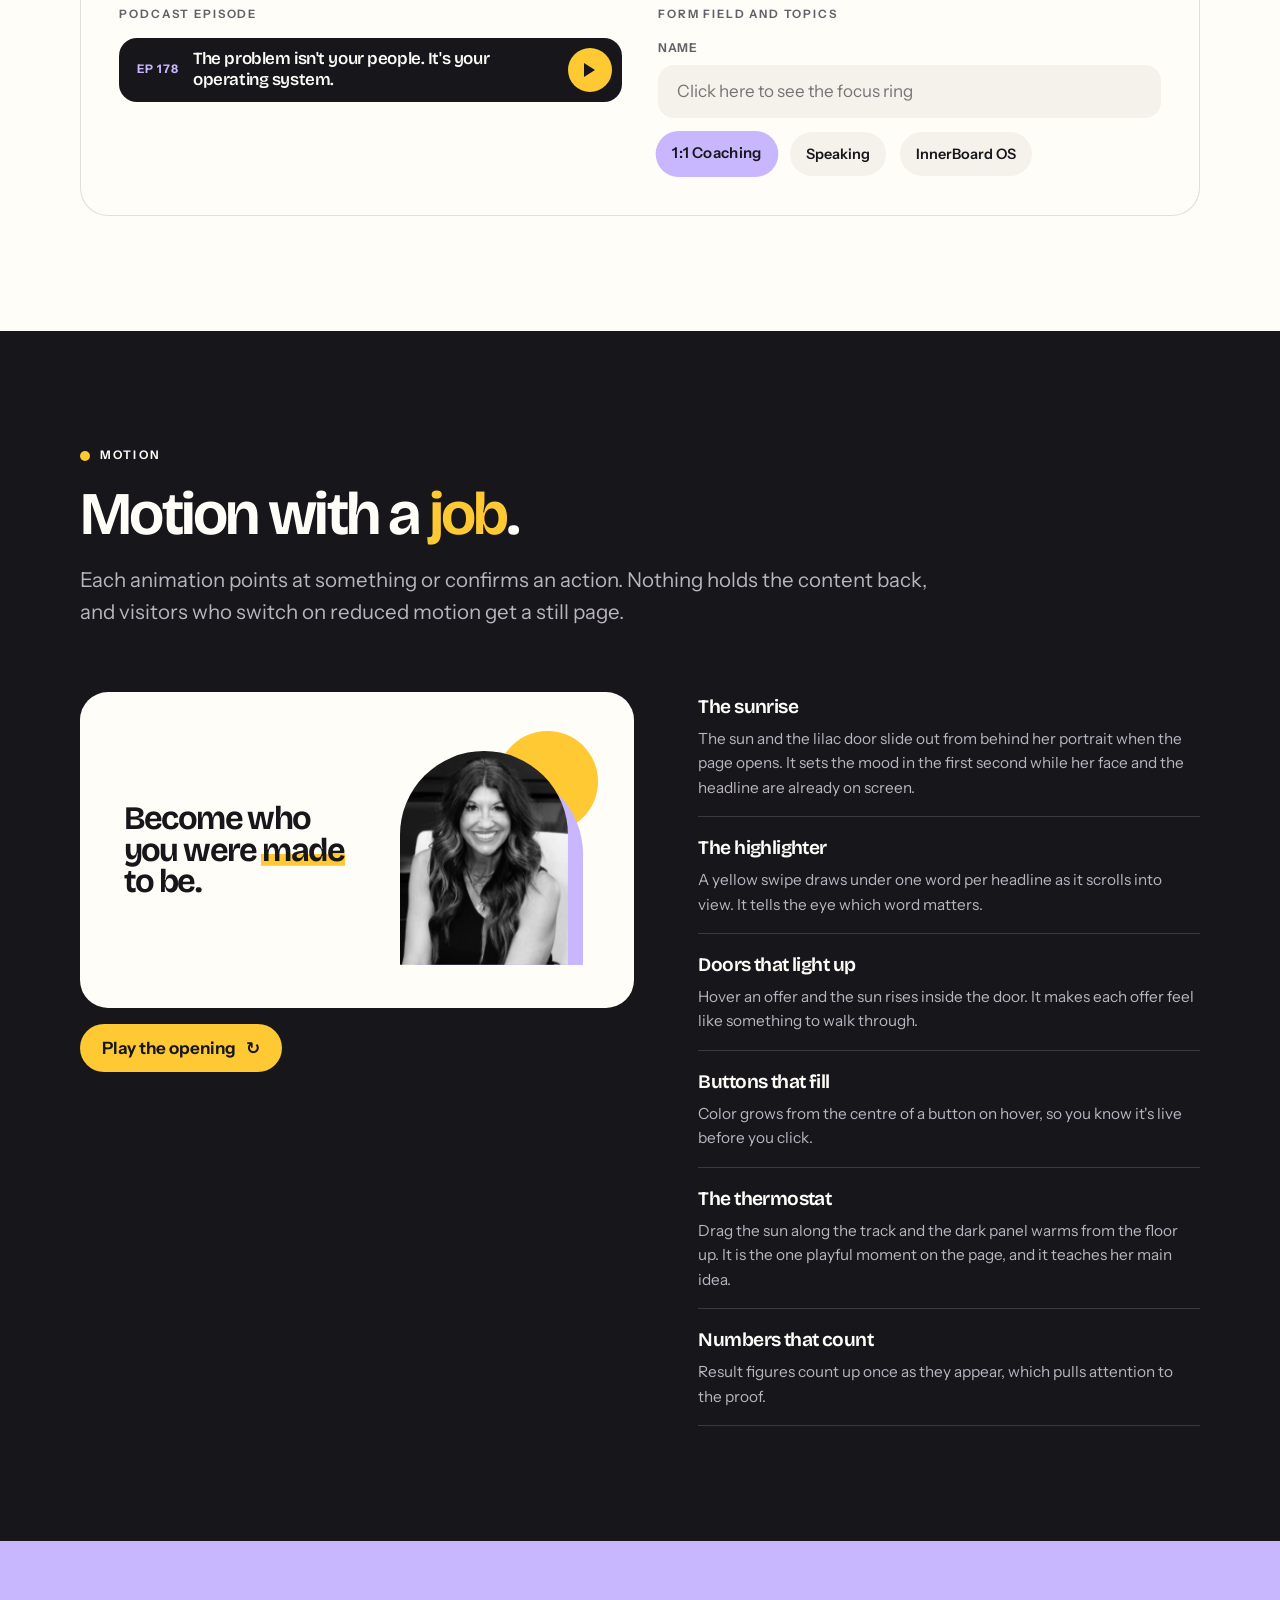
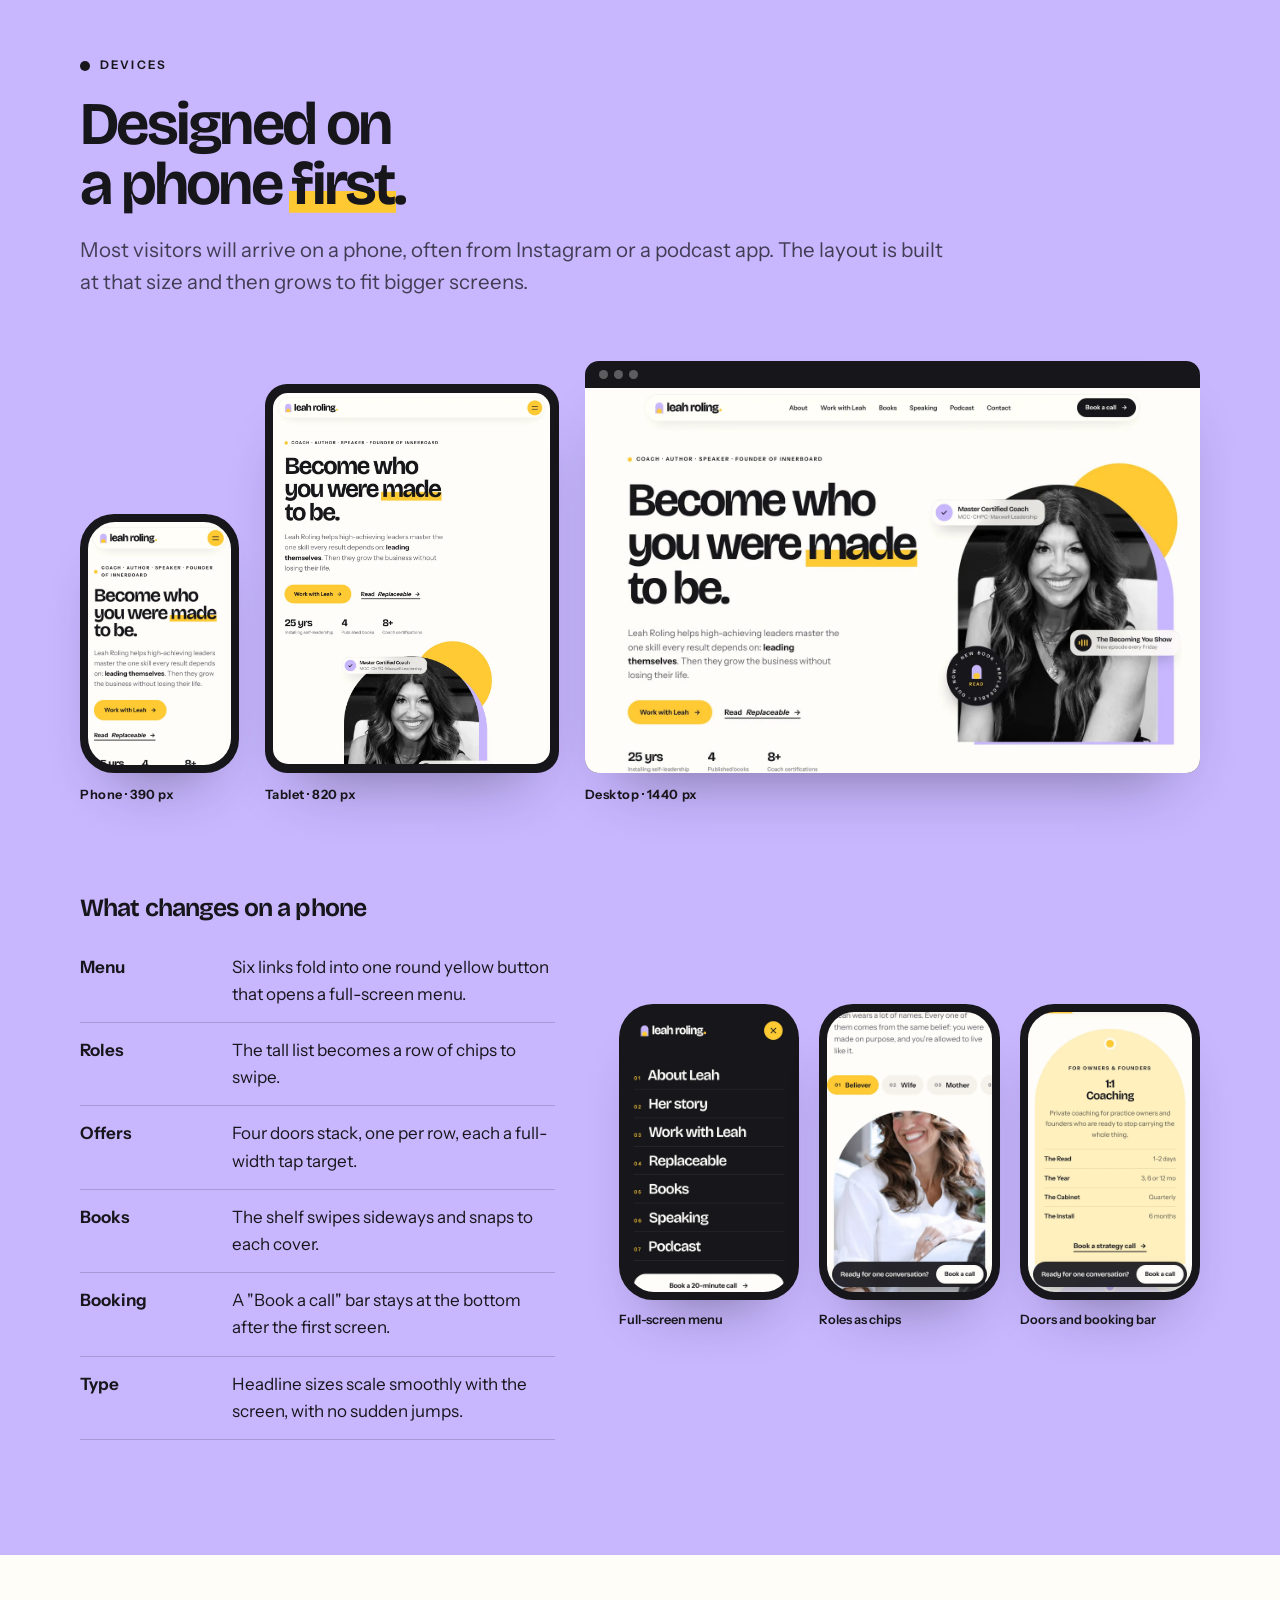
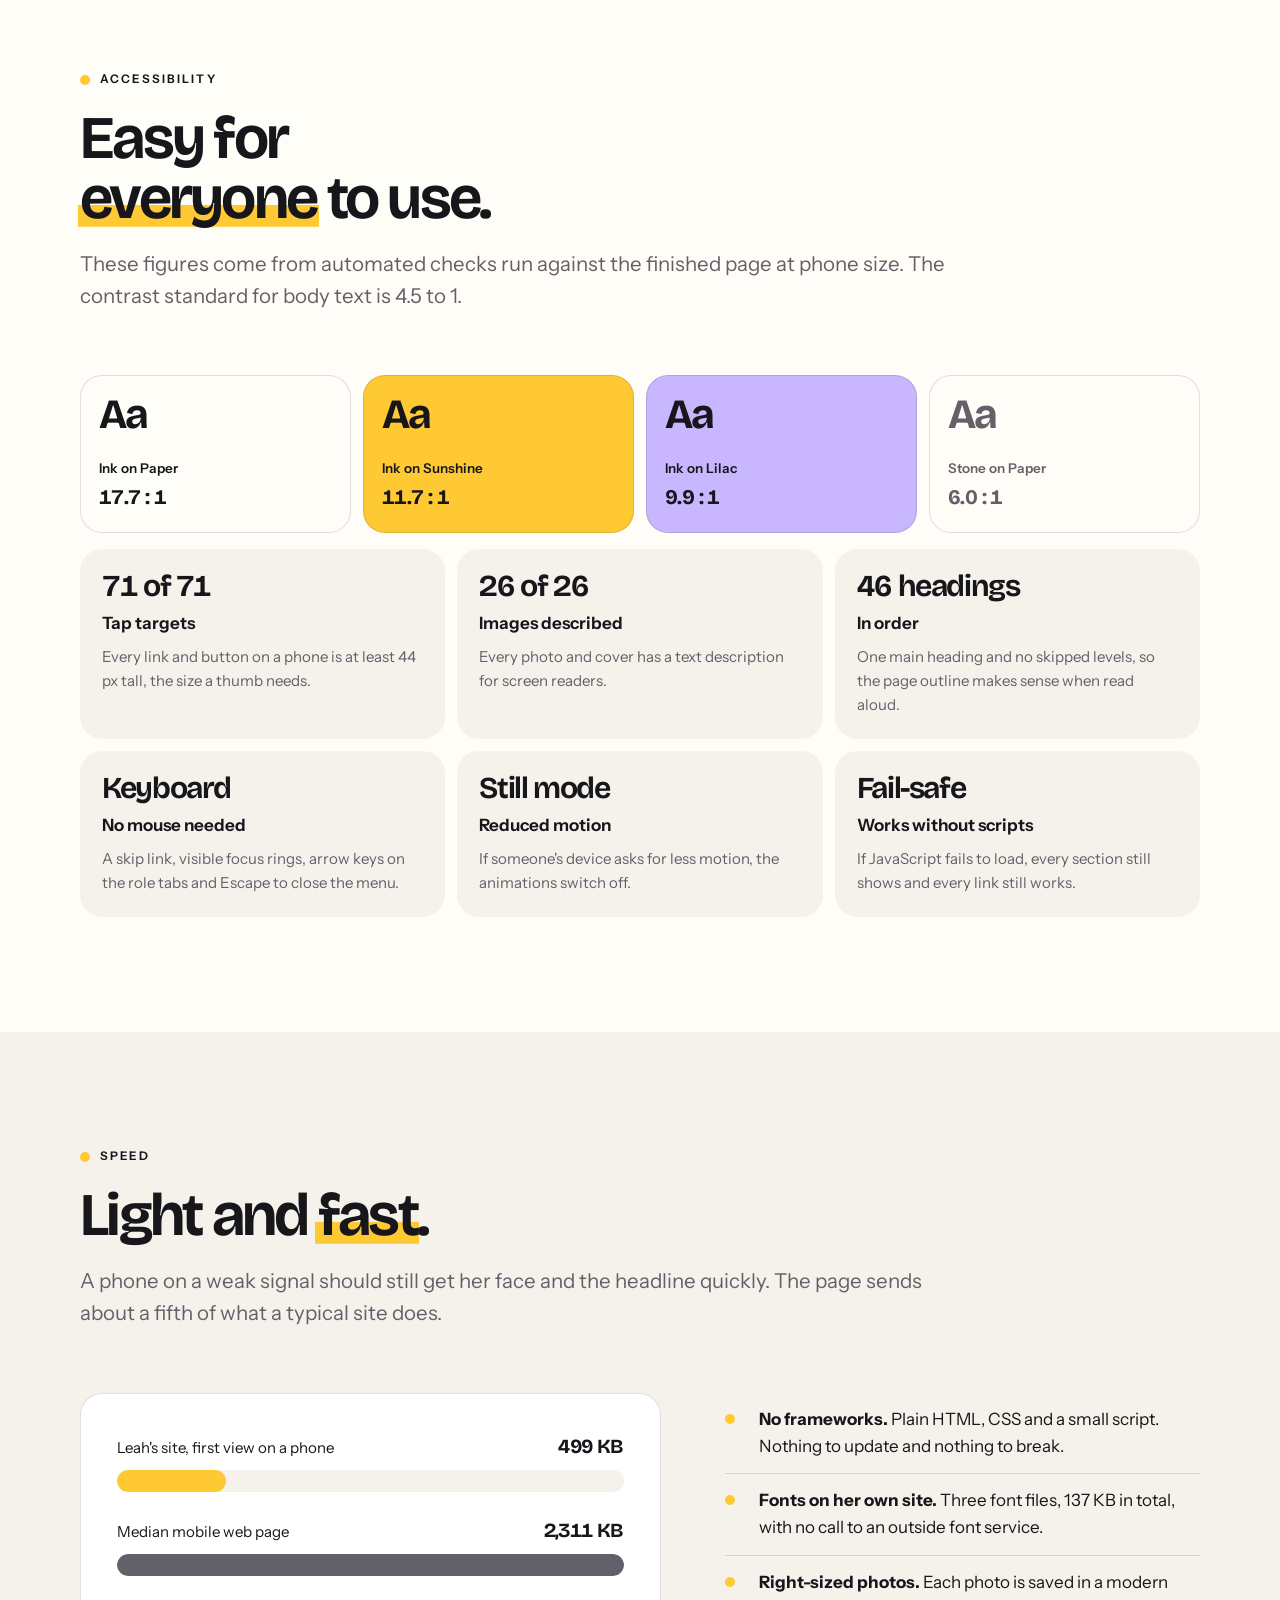
==== commit faf57b9f: "Polish the site: glass nav, rounded panels, thermostat, bento More professional and modern: - Floati" ====
--- a/brand/ui-ux-overview/index.html
+++ b/brand/ui-ux-overview/index.html
@@ -434,8 +434,8 @@
       <dl class="facts">
         <div><dt class="num">14 sections</dt><dd>One page that tells one story from start to finish.</dd></div>
         <div><dt class="num">5 visitor paths</dt><dd>Each kind of visitor has one clear next step.</dd></div>
-        <div><dt class="num">70 of 70</dt><dd>Links and buttons on a phone are at least 44 px tall.</dd></div>
-        <div><dt class="num">488 KB</dt><dd>First view on a phone. The median mobile page is 2,311 KB.</dd></div>
+        <div><dt class="num">71 of 71</dt><dd>Links and buttons on a phone are at least 44 px tall.</dd></div>
+        <div><dt class="num">499 KB</dt><dd>First view on a phone. The median mobile page is 2,311 KB.</dd></div>
       </dl>
     </div>
   </section>
@@ -451,9 +451,9 @@
       <ul class="words">
         <li><span class="big">Lively</span><p>Sunshine yellow leads. A sun rises behind her portrait when the page opens, and one word in each headline gets a highlighter swipe.</p></li>
         <li><span class="big">Inviting</span><p>Her smile is the first thing on screen. Warm white space, round corners and plain words make the page feel like a conversation.</p></li>
-        <li><span class="big">Fun</span><p>The door and the sun from her logo turn up everywhere as cards, buttons and bullets. Hover a door and the sun comes up inside it.</p></li>
+        <li><span class="big">Fun</span><p>The door and the sun from her logo turn up everywhere as cards, buttons and bullets. Hover a door and the sun comes up inside it. Drag the thermostat and the room warms up.</p></li>
         <li><span class="big">Minimal</span><p>Two accent colors, two typefaces and one idea per section. Every screen has one main button.</p></li>
-        <li><span class="big">Modern</span><p>A bold grotesk for headlines, flat color, pill buttons and real photos. No gradients, stock art or drop-shadow effects.</p></li>
+        <li><span class="big">Modern</span><p>A floating glass menu, large rounded panels, a bold grotesk for headlines and real photos. No stock art and no clutter.</p></li>
       </ul>
     </div>
   </section>
@@ -561,7 +561,7 @@
       </div>
       <ol class="map" id="map">
         <li data-n="1"><span class="door c-paper">1</span><span class="name">Hero</span></li>
-        <li data-n="2"><span class="door c-sun">2</span><span class="name">Ticker</span></li>
+        <li data-n="2"><span class="door c-sun">2</span><span class="name">Ribbon</span></li>
         <li data-n="3"><span class="door c-paper">3</span><span class="name">Roles</span></li>
         <li data-n="4"><span class="door c-cloud">4</span><span class="name">Her story</span></li>
         <li data-n="5"><span class="door c-ink">5</span><span class="name">Philosophy</span></li>
@@ -594,13 +594,13 @@
             <figure class="shot" tabindex="0"><img src="img/01-hero.webp" width="1440" height="900" loading="lazy" alt="Hero section"></figure>
             <div class="card__t"><span class="card__n">1</span><h4 class="h3">Hero</h4></div>
             <p class="card__job">Say who she is and what she does before anyone scrolls.</p>
-            <p class="card__how">Her face, one promise and one main button. The headline and photo are on screen from the first frame.</p>
-          </article>
-          <article class="card">
-            <figure class="shot shot--strip"><img src="img/02-ticker.webp" width="1440" height="137" loading="lazy" alt="A yellow band listing her roles"></figure>
-            <div class="card__t"><span class="card__n">2</span><h4 class="h3">Ticker</h4></div>
+            <p class="card__how">Her face, one promise and one main button. Floating cards show her credential and her podcast, and a strip below lists stages she has been on.</p>
+          </article>
+          <article class="card">
+            <figure class="shot shot--strip"><img src="img/02-ticker.webp" width="1440" height="166" loading="lazy" alt="A yellow band listing her roles"></figure>
+            <div class="card__t"><span class="card__n">2</span><h4 class="h3">Ribbon</h4></div>
             <p class="card__job">Show every role she holds at a glance.</p>
-            <p class="card__how">Believer, wife, mother of three, founder, author, coach, speaker, host. It drifts slowly and pauses when you hover.</p>
+            <p class="card__how">Believer, wife, mother of three, founder, author, coach, speaker, host. A tilted ribbon with every other word in outline. It drifts slowly and pauses when you hover.</p>
           </article>
           <article class="card">
             <figure class="shot" tabindex="0"><img src="img/03-roles.webp" width="1440" height="1182" loading="lazy" alt="Roles section with a list of eight roles and a portrait"></figure>
@@ -621,10 +621,10 @@
         <div class="act__head"><span class="act__n">Act 2</span><h3 class="h3">Understand the work</h3><p class="act__q">What does she believe, and how would we work together?</p></div>
         <div class="cards">
           <article class="card">
-            <figure class="shot" tabindex="0"><img src="img/05-philosophy.webp" width="1440" height="1386" loading="lazy" alt="Philosophy section on a dark background"></figure>
+            <figure class="shot" tabindex="0"><img src="img/05-philosophy.webp" width="1440" height="1444" loading="lazy" alt="Philosophy section on a dark background"></figure>
             <div class="card__t"><span class="card__n">5</span><h4 class="h3">Philosophy</h4></div>
             <p class="card__job">Explain her method in under a minute.</p>
-            <p class="card__how">Two master skills and the thermostat line. It is the first dark section, so the page slows down here on purpose.</p>
+            <p class="card__how">Two master skills, then a thermostat visitors can drag. The room warms as they set the temperature, so her best-known line becomes something you do.</p>
           </article>
           <article class="card">
             <figure class="shot" tabindex="0"><img src="img/06-doorways.webp" width="1440" height="1260" loading="lazy" alt="Four door-shaped cards for four ways to work with Leah"></figure>
@@ -639,10 +639,10 @@
         <div class="act__head"><span class="act__n">Act 3</span><h3 class="h3">Trust her</h3><p class="act__q">Can she back it up?</p></div>
         <div class="cards">
           <article class="card">
-            <figure class="shot" tabindex="0"><img src="img/07-replaceable.webp" width="1440" height="1197" loading="lazy" alt="Replaceable book feature on a lilac background"></figure>
+            <figure class="shot" tabindex="0"><img src="img/07-replaceable.webp" width="1440" height="1139" loading="lazy" alt="Replaceable book feature on a lilac background"></figure>
             <div class="card__t"><span class="card__n">7</span><h4 class="h3">Replaceable</h4></div>
             <p class="card__job">Launch the new book.</p>
-            <p class="card__how">Her real cover as a 3D book that tilts toward the pointer, with three takeaways and one buy button. The only lilac section, so it stands apart.</p>
+            <p class="card__how">Her real cover as a 3D book that tilts toward the pointer. The headline is set like the cover, with "Ir" struck out of Irreplaceable.</p>
           </article>
           <article class="card">
             <figure class="shot" tabindex="0"><img src="img/08-bookshelf.webp" width="1440" height="1233" loading="lazy" alt="Bookshelf with four book covers"></figure>
@@ -651,10 +651,10 @@
             <p class="card__how">Four books, framed as three acts and a field manual. Covers lift when you hover. On a phone the shelf swipes sideways.</p>
           </article>
           <article class="card">
-            <figure class="shot" tabindex="0"><img src="img/09-results.webp" width="1440" height="1247" loading="lazy" alt="Client results with four large numbers and three case stories"></figure>
+            <figure class="shot" tabindex="0"><img src="img/09-results.webp" width="1440" height="1468" loading="lazy" alt="Client results with four large numbers and three case stories"></figure>
             <div class="card__t"><span class="card__n">9</span><h4 class="h3">Results</h4></div>
             <p class="card__job">Prove it with numbers.</p>
-            <p class="card__how">Four headline figures that count up as they appear, three short case stories and six credentials.</p>
+            <p class="card__how">A photo of her at work beside four headline figures that count up, then three short case stories and six credentials.</p>
           </article>
           <article class="card">
             <figure class="shot" tabindex="0"><img src="img/10-speaking.webp" width="1440" height="1730" loading="lazy" alt="Speaking section with a stage photo and a list of talks"></figure>
@@ -823,7 +823,7 @@
           <li><b>The highlighter</b><span>A yellow swipe draws under one word per headline as it scrolls into view. It tells the eye which word matters.</span></li>
           <li><b>Doors that light up</b><span>Hover an offer and the sun rises inside the door. It makes each offer feel like something to walk through.</span></li>
           <li><b>Buttons that fill</b><span>Color grows from the centre of a button on hover, so you know it's live before you click.</span></li>
-          <li><b>Photo and words together</b><span>Choosing a role swaps the portrait and the text in one move, so the change is obvious.</span></li>
+          <li><b>The thermostat</b><span>Drag the sun along the track and the dark panel warms from the floor up. It is the one playful moment on the page, and it teaches her main idea.</span></li>
           <li><b>Numbers that count</b><span>Result figures count up once as they appear, which pulls attention to the proof.</span></li>
         </ul>
       </div>
@@ -879,8 +879,8 @@
         <div class="pair" style="--c:#fffdf8;--t:#646069"><b>Aa</b><div><span>Stone on Paper</span><br><strong class="num">6.0 : 1</strong></div></div>
       </div>
       <div class="checks">
-        <div class="check"><strong class="num">70 of 70</strong><b>Tap targets</b><p>Every link and button on a phone is at least 44 px tall, the size a thumb needs.</p></div>
-        <div class="check"><strong class="num">22 of 22</strong><b>Images described</b><p>Every photo and cover has a text description for screen readers.</p></div>
+        <div class="check"><strong class="num">71 of 71</strong><b>Tap targets</b><p>Every link and button on a phone is at least 44 px tall, the size a thumb needs.</p></div>
+        <div class="check"><strong class="num">26 of 26</strong><b>Images described</b><p>Every photo and cover has a text description for screen readers.</p></div>
         <div class="check"><strong class="num">46 headings</strong><b>In order</b><p>One main heading and no skipped levels, so the page outline makes sense when read aloud.</p></div>
         <div class="check"><strong>Keyboard</strong><b>No mouse needed</b><p>A skip link, visible focus rings, arrow keys on the role tabs and Escape to close the menu.</p></div>
         <div class="check"><strong>Still mode</strong><b>Reduced motion</b><p>If someone's device asks for less motion, the animations switch off.</p></div>
@@ -901,8 +901,8 @@
         <div>
           <div class="bars">
             <div class="bar bar--site">
-              <div class="bar__top"><span>Leah's site, first view on a phone</span><b class="num">488 KB</b></div>
-              <div class="bar__track"><div class="bar__fill" style="width:21.1%"></div></div>
+              <div class="bar__top"><span>Leah's site, first view on a phone</span><b class="num">499 KB</b></div>
+              <div class="bar__track"><div class="bar__fill" style="width:21.6%"></div></div>
             </div>
             <div class="bar">
               <div class="bar__top"><span>Median mobile web page</span><b class="num">2,311 KB</b></div>
@@ -912,7 +912,7 @@
           </div>
           <div class="stats4">
             <div class="stat"><strong class="num">13 files</strong><span>to show the first screen. The median page asks for 66.</span></div>
-            <div class="stat"><strong class="num">612 KB</strong><span>for the whole page, top to bottom.</span></div>
+            <div class="stat"><strong class="num">747 KB</strong><span>for the whole page, top to bottom.</span></div>
             <div class="stat"><strong class="num">0</strong><span>layout shift. Nothing jumps while it loads.</span></div>
             <div class="stat"><strong class="num">0</strong><span>trackers or outside scripts.</span></div>
           </div>
@@ -932,7 +932,7 @@
         <div class="fixlist">
           <div class="fix"><p class="fix__delta num"><s>3.2 s</s> <mark>0.1 s</mark></p><b>Her face and the headline appear at once</b><p>An intro animation held the main content back for about three seconds on a first visit. It's gone. Times are from the same local test, so real connections will add download time to both.</p></div>
           <div class="fix"><p class="fix__delta num"><s>245 KB</s> <mark>137 KB</mark></p><b>Lighter fonts</b><p>The font files carried a width setting the design never used. Removing it cut them by 44% with no visible change.</p></div>
-          <div class="fix"><p class="fix__delta num"><s>34 of 70</s> <mark>70 of 70</mark></p><b>Bigger tap targets</b><p>Thirty-six links and buttons, mostly small text links in the footer and on cards, were shorter than 44 px on a phone. All of them now pass.</p></div>
+          <div class="fix"><p class="fix__delta num"><s>36 too small</s> <mark>0 too small</mark></p><b>Bigger tap targets</b><p>Thirty-six links and buttons, mostly small text links in the footer and on cards, were shorter than 44 px on a phone. All of them now pass.</p></div>
           <div class="fix"><p class="fix__delta num"><s>88 hidden</s> <mark>0 hidden</mark></p><b>Content shows even if a script fails</b><p>Sections used to wait for JavaScript before fading in. Now the fade is an extra, and the content is there either way.</p></div>
         </div>
       </div>
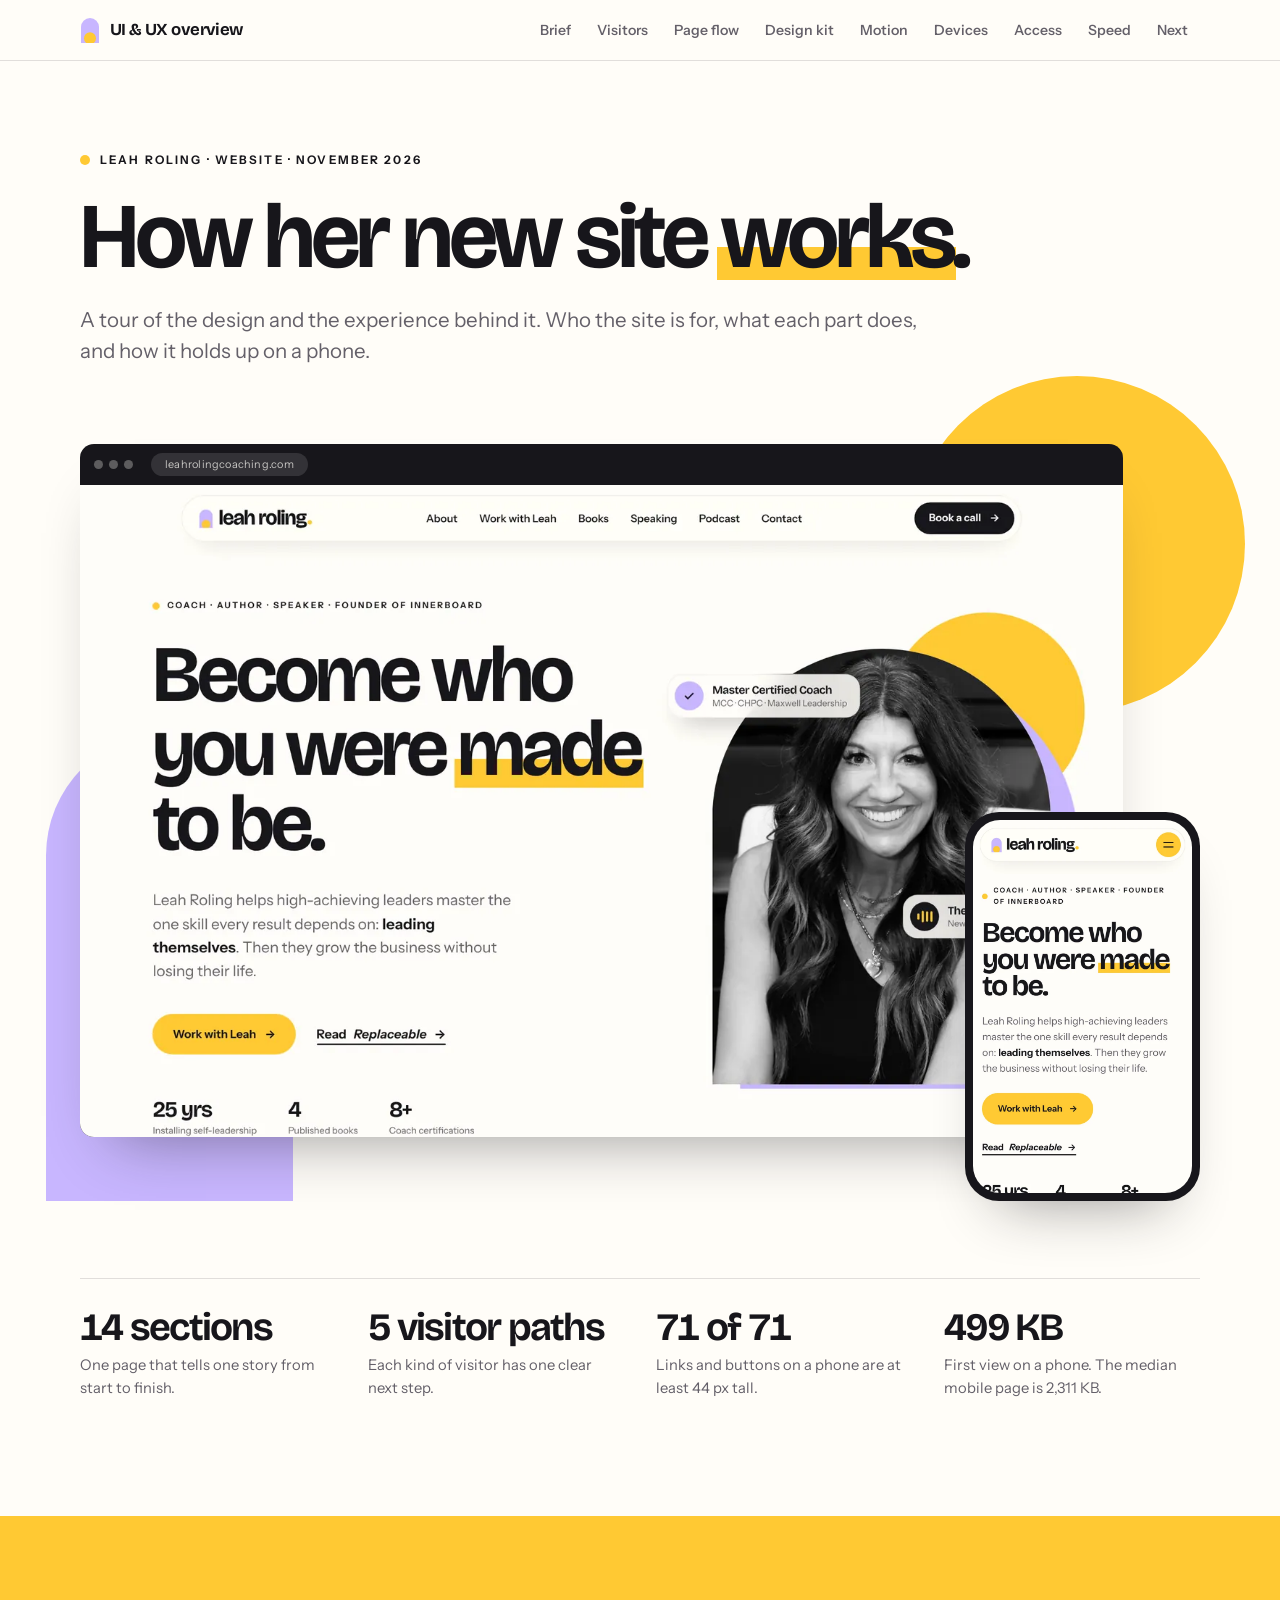
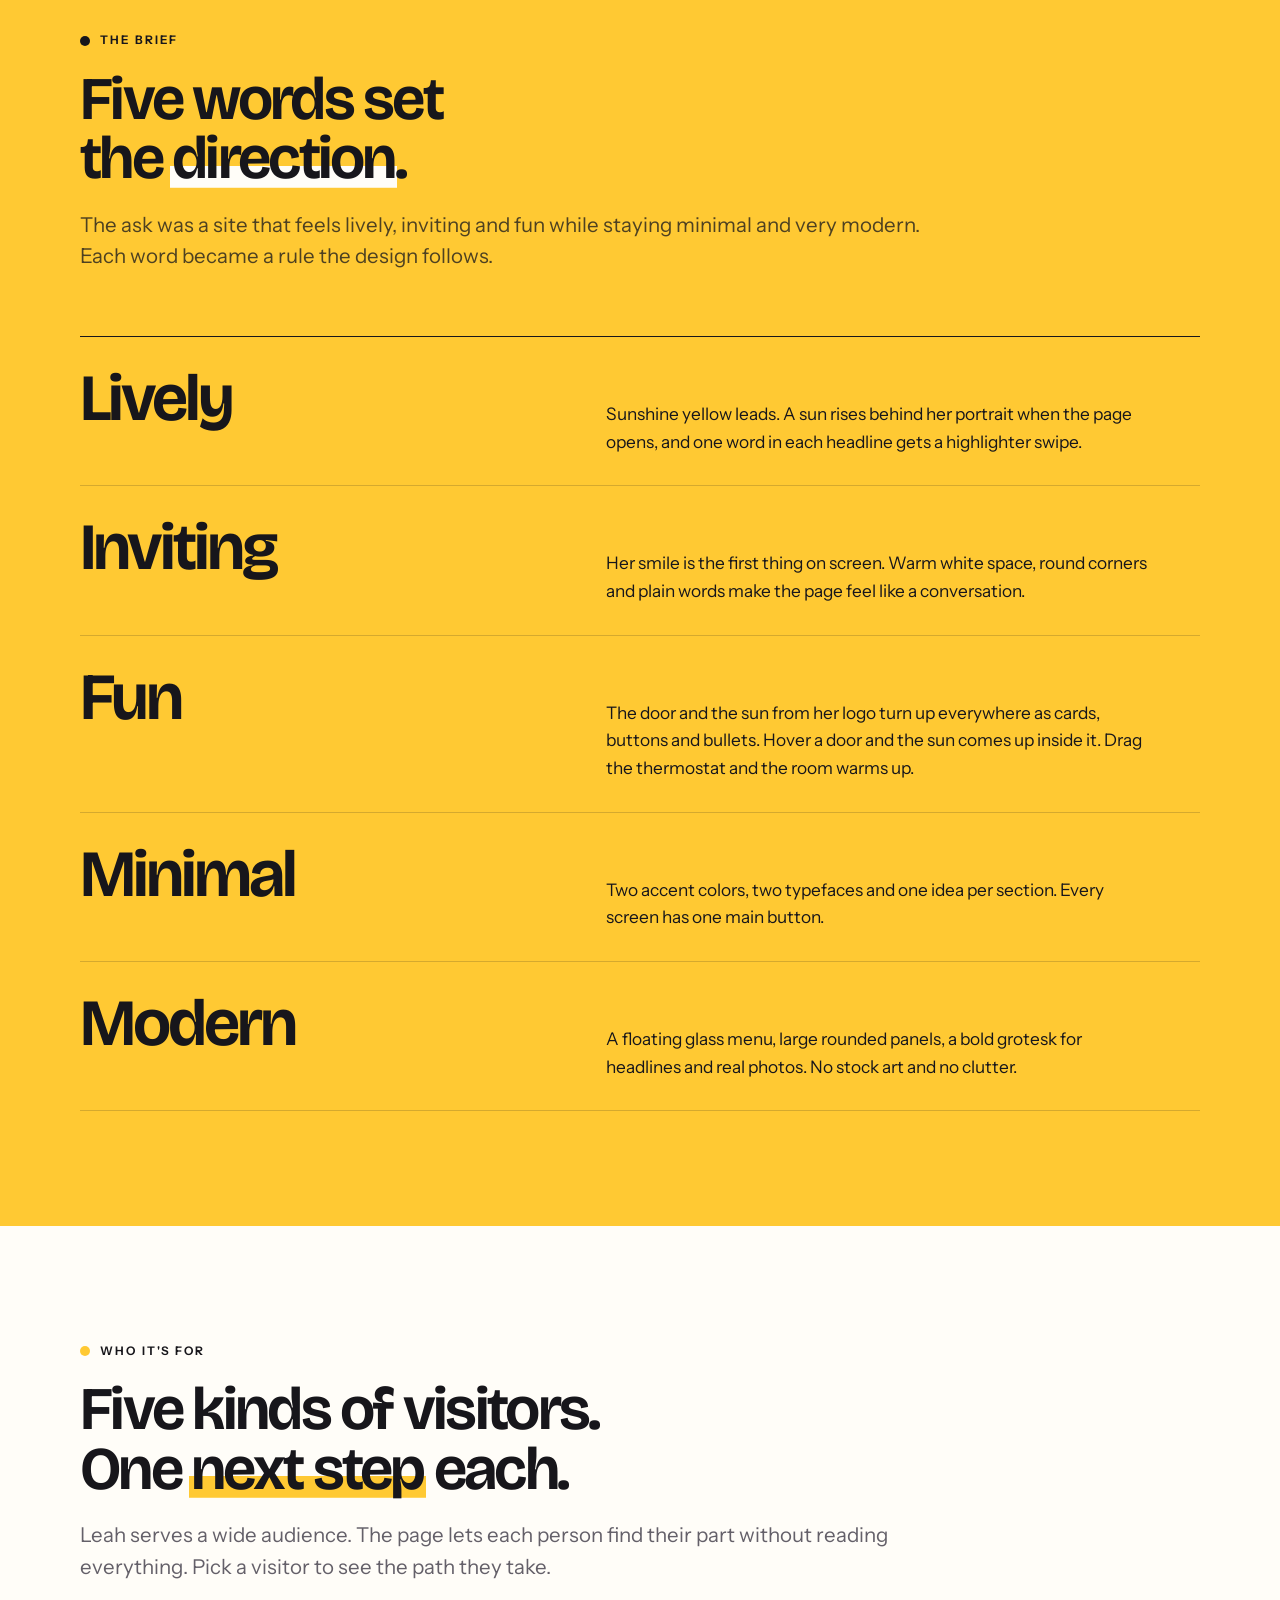
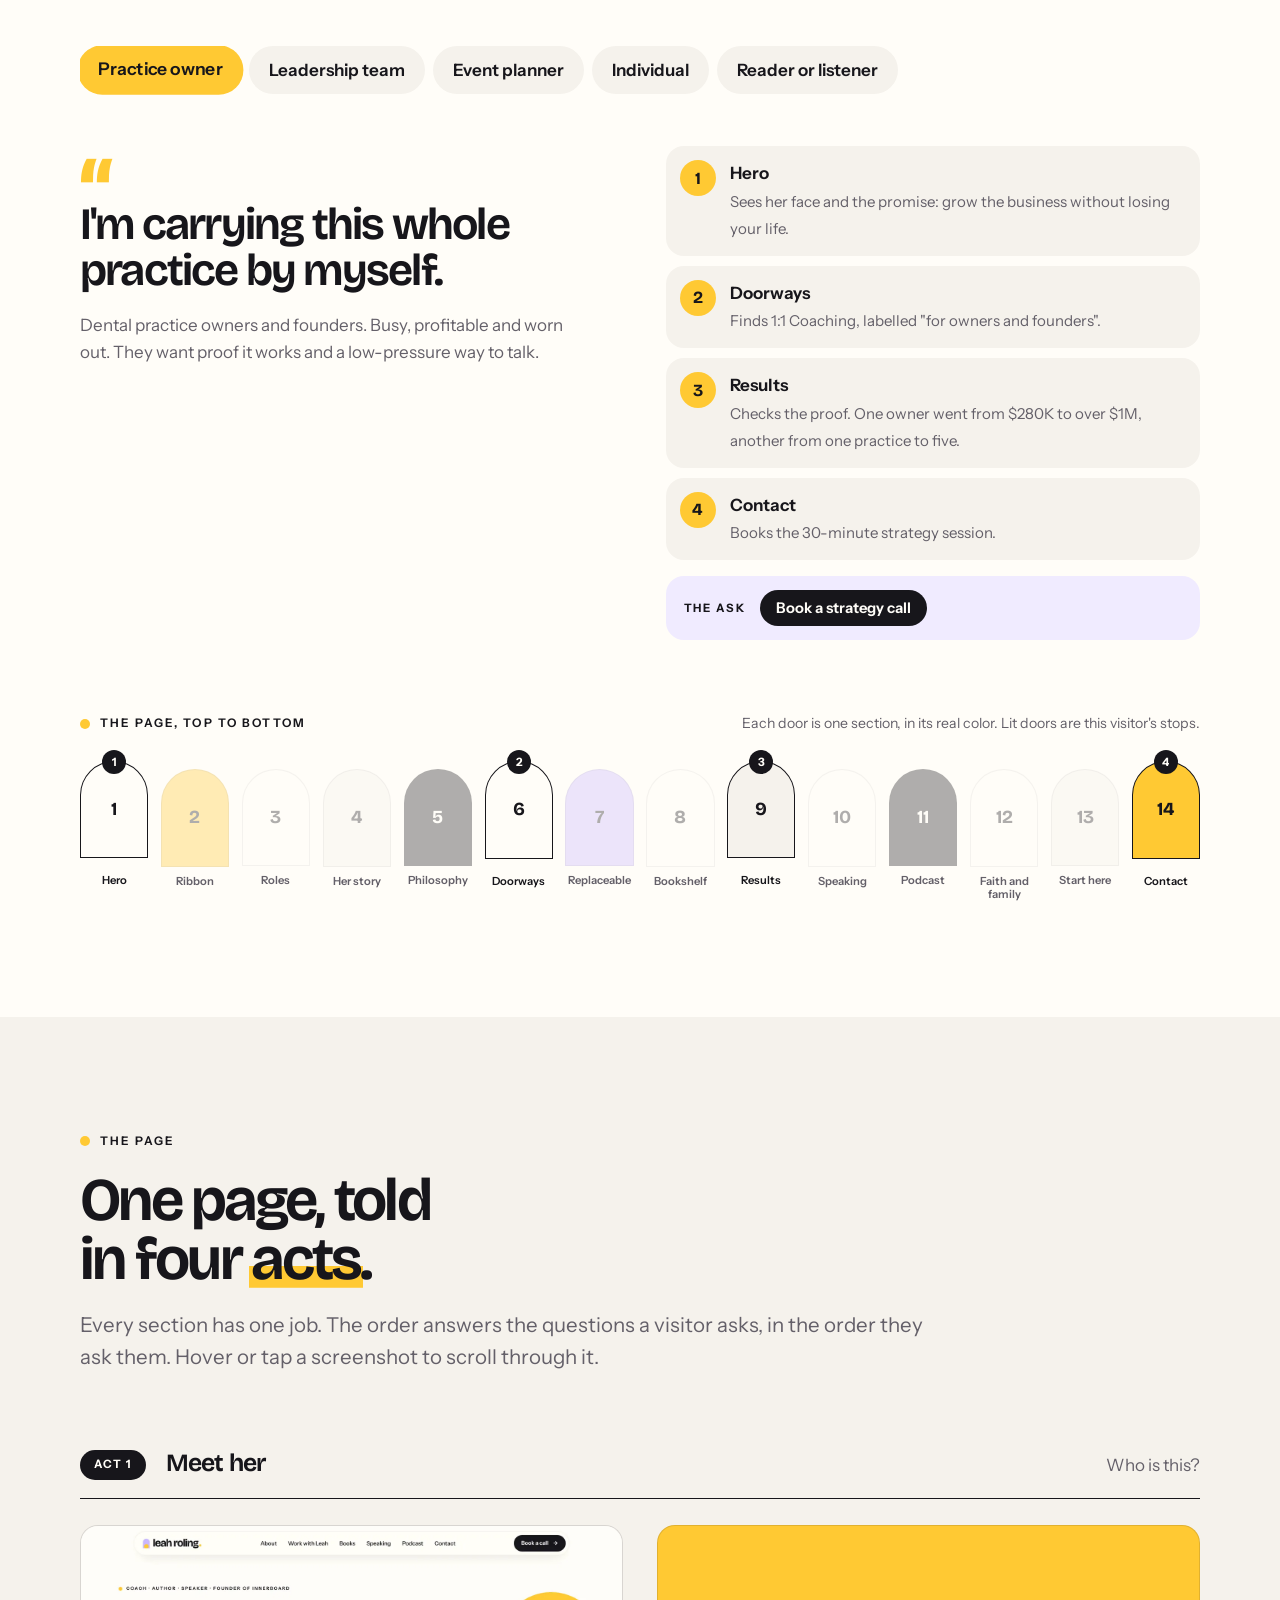
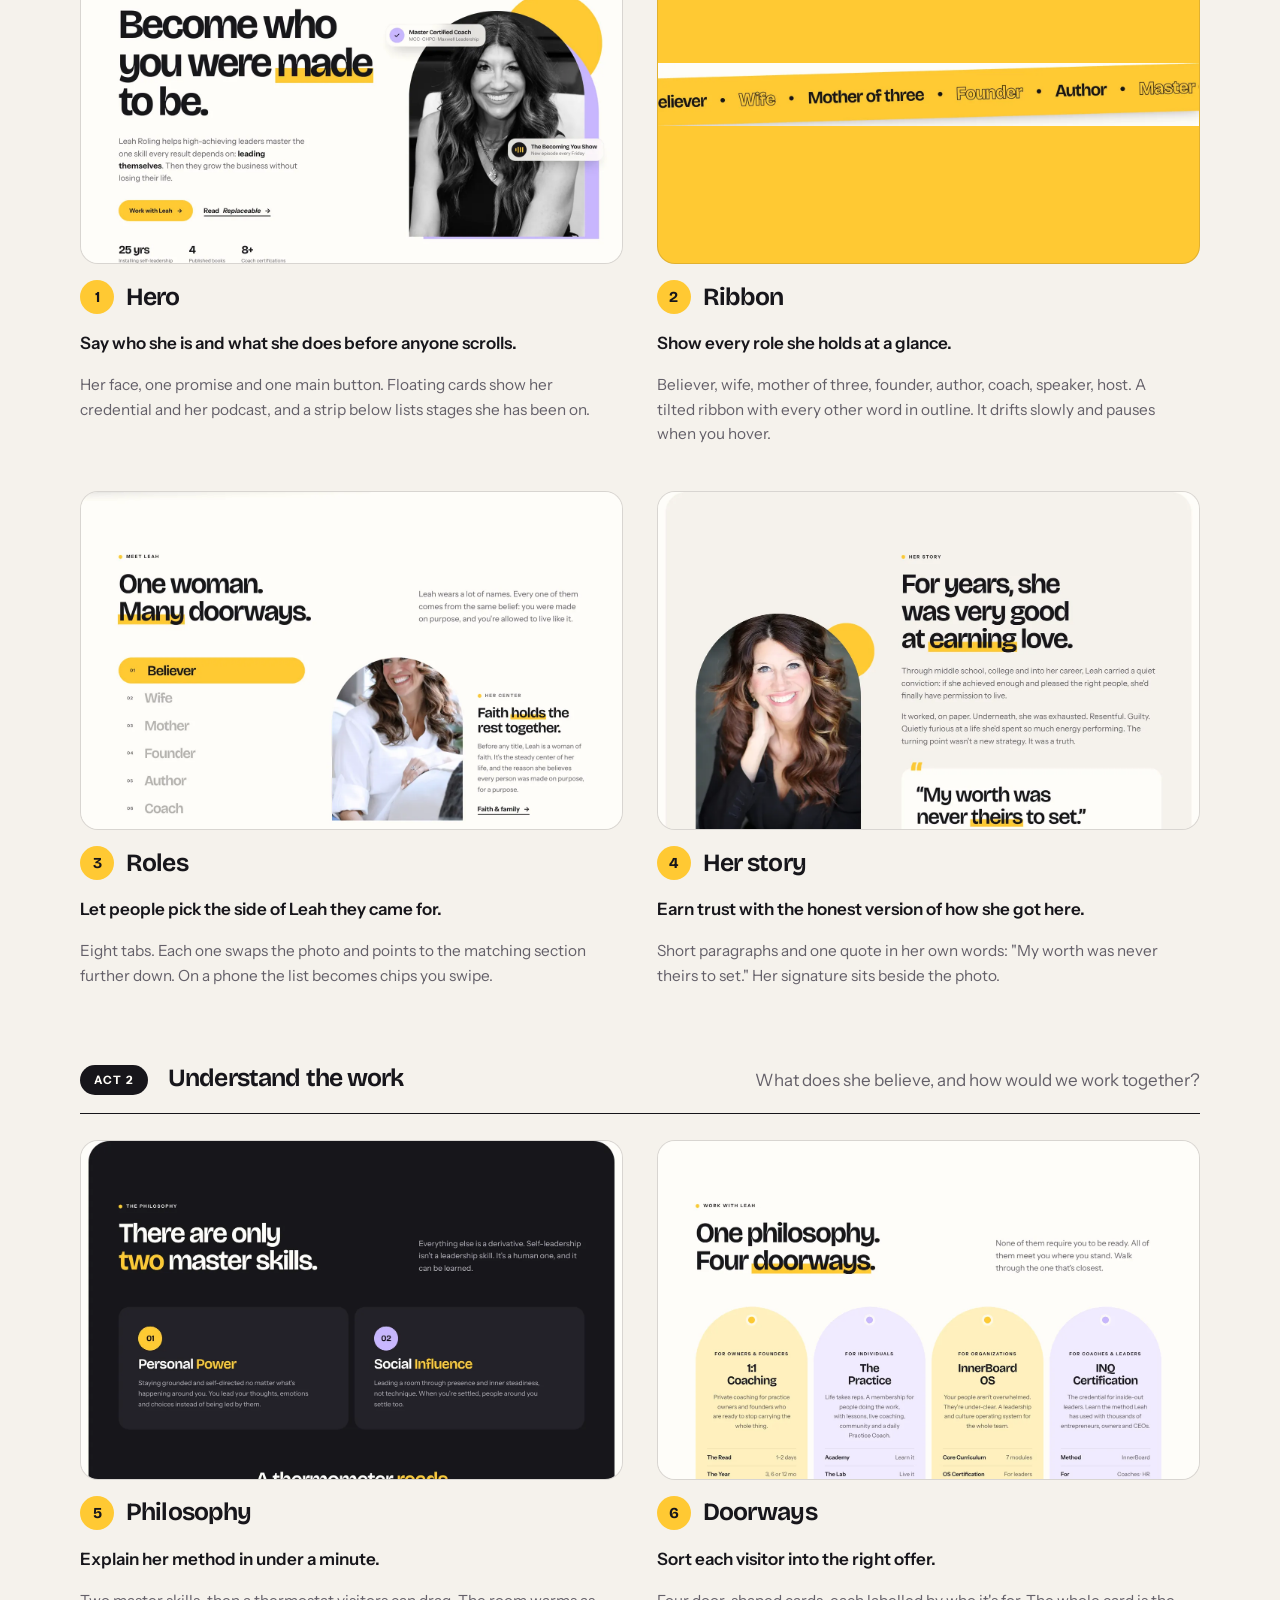
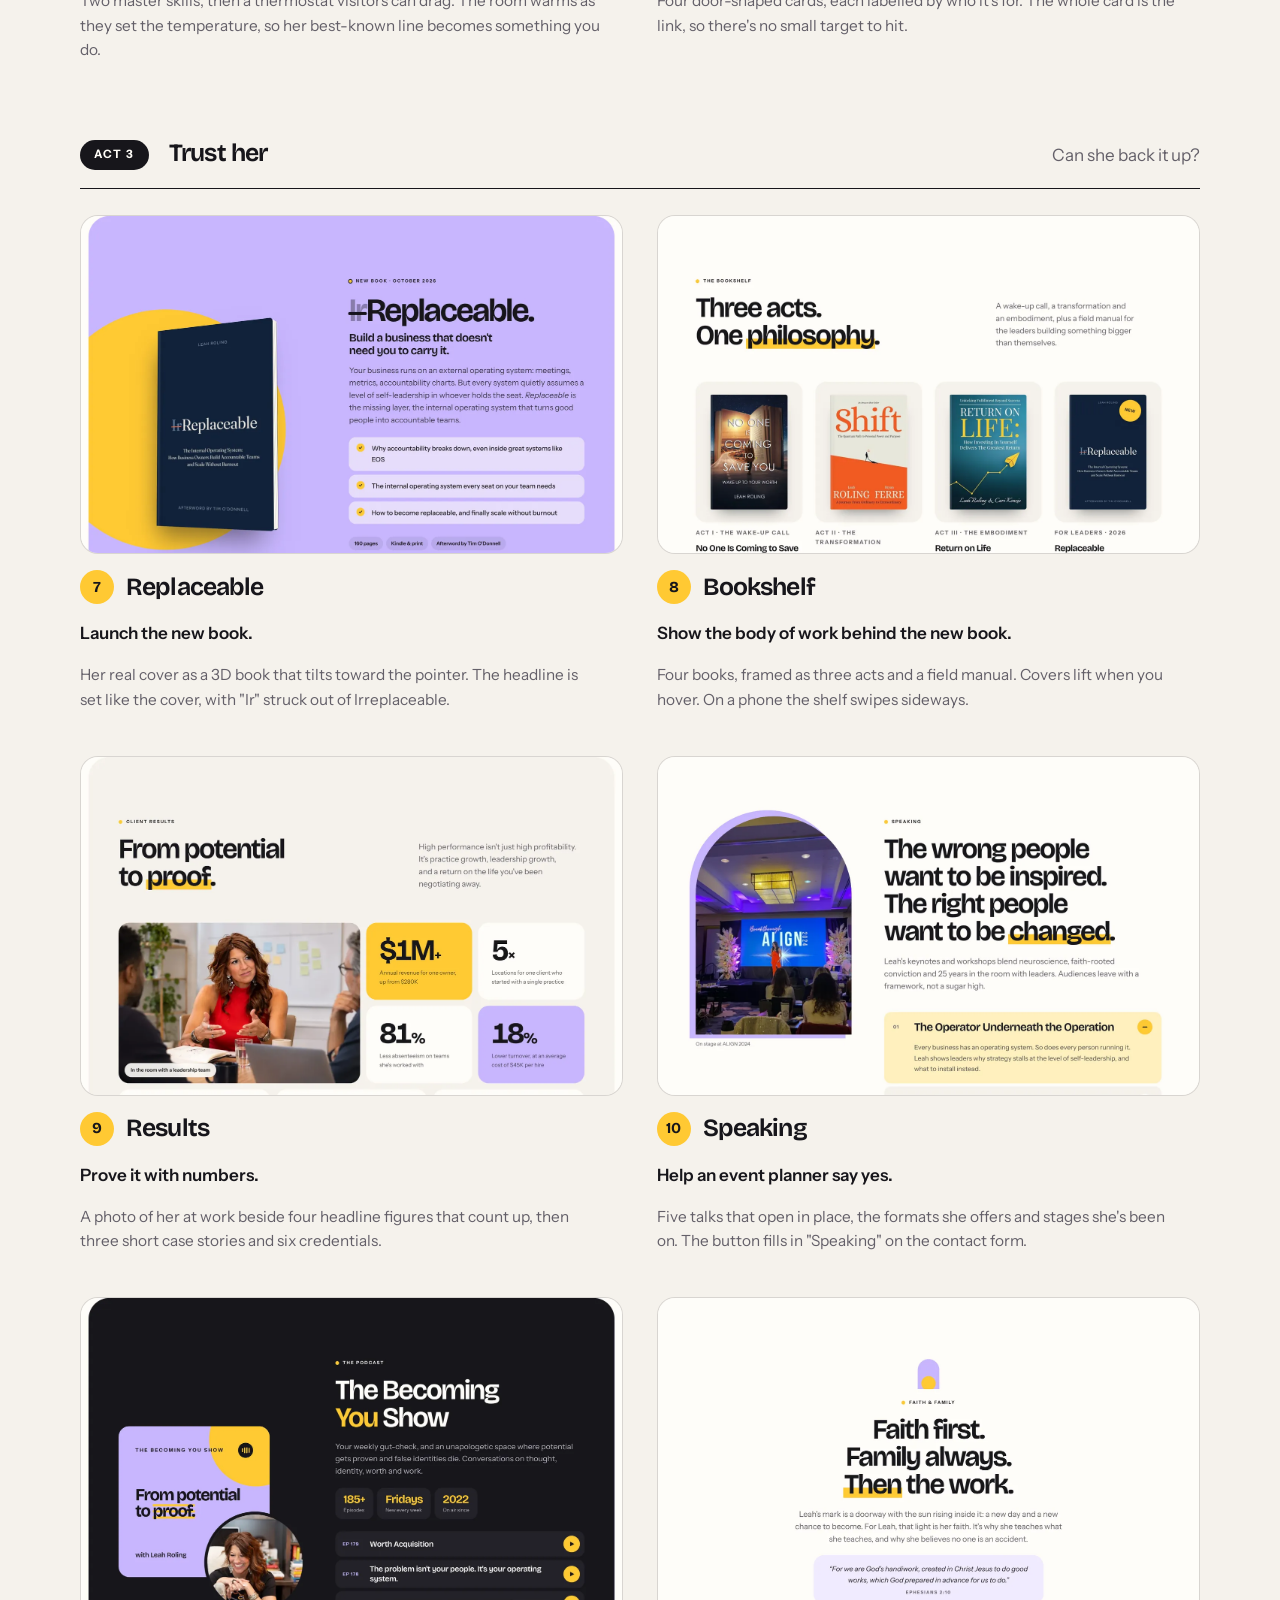
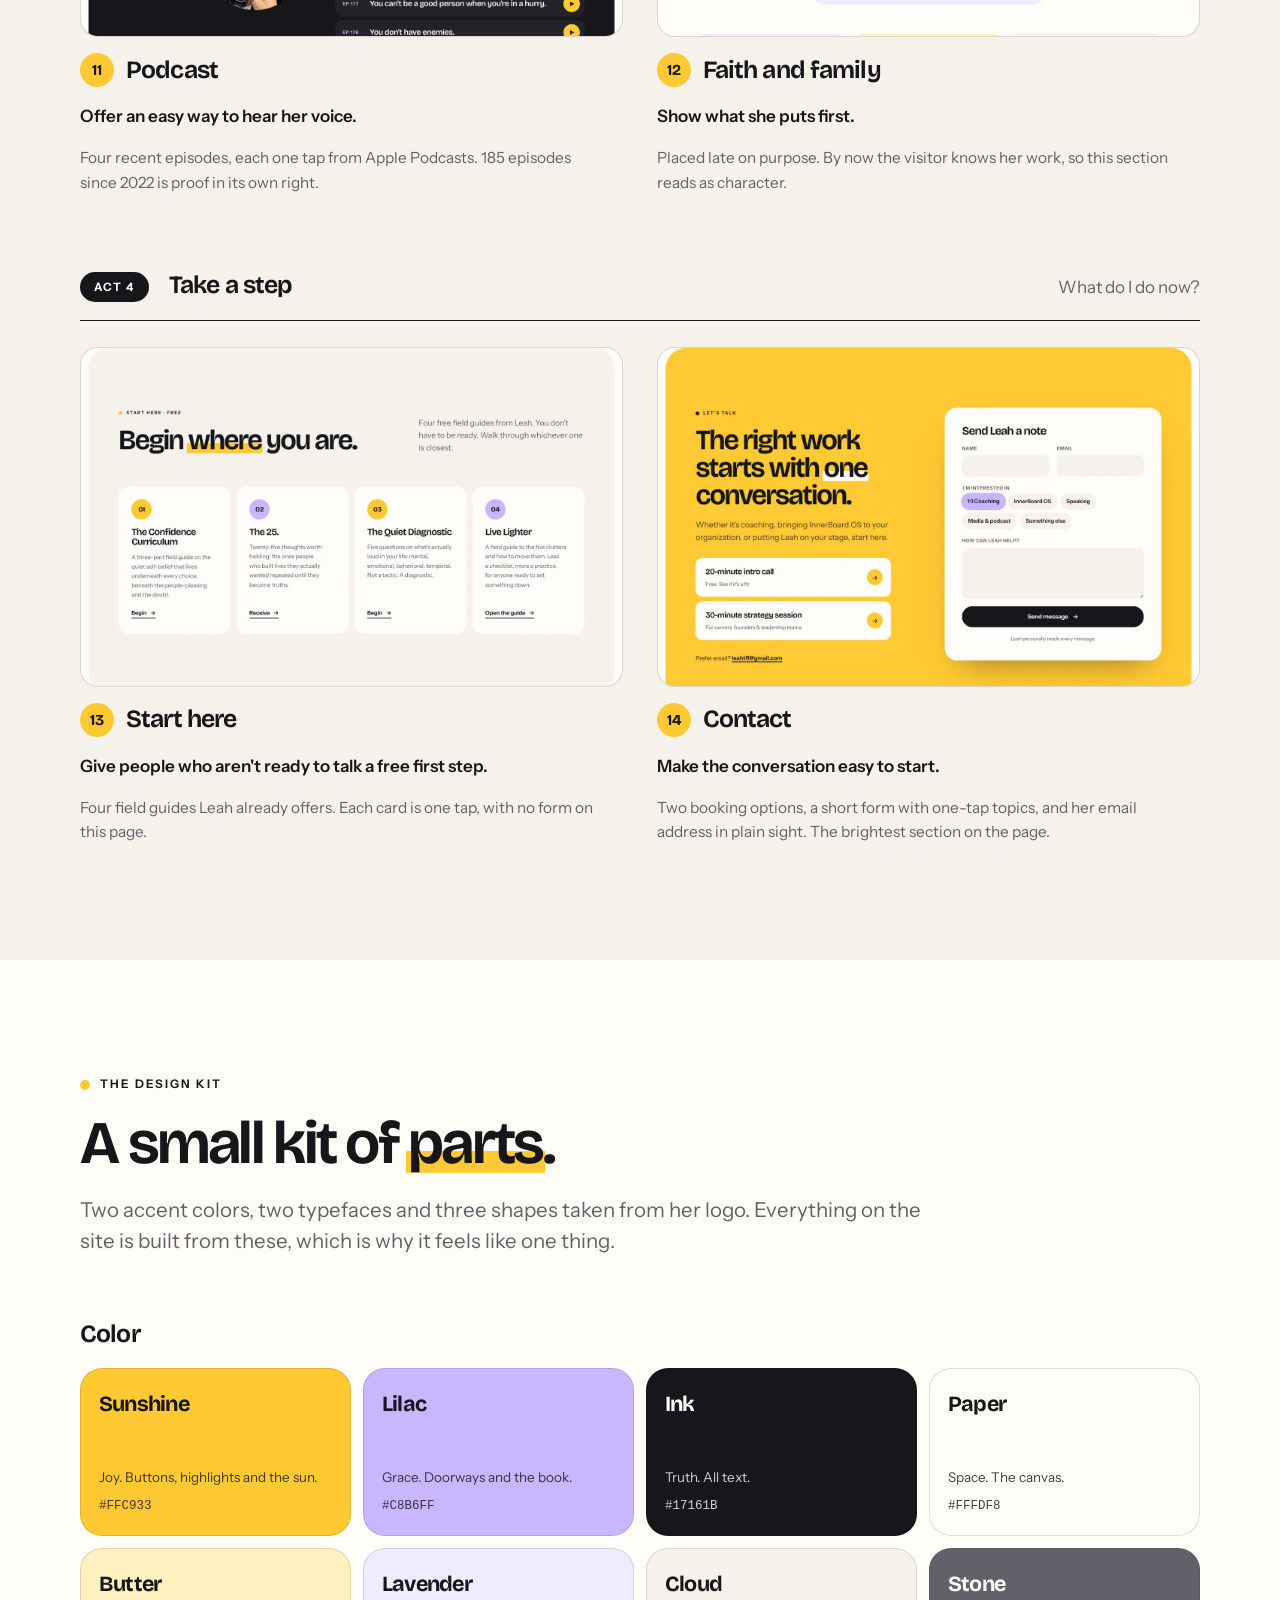
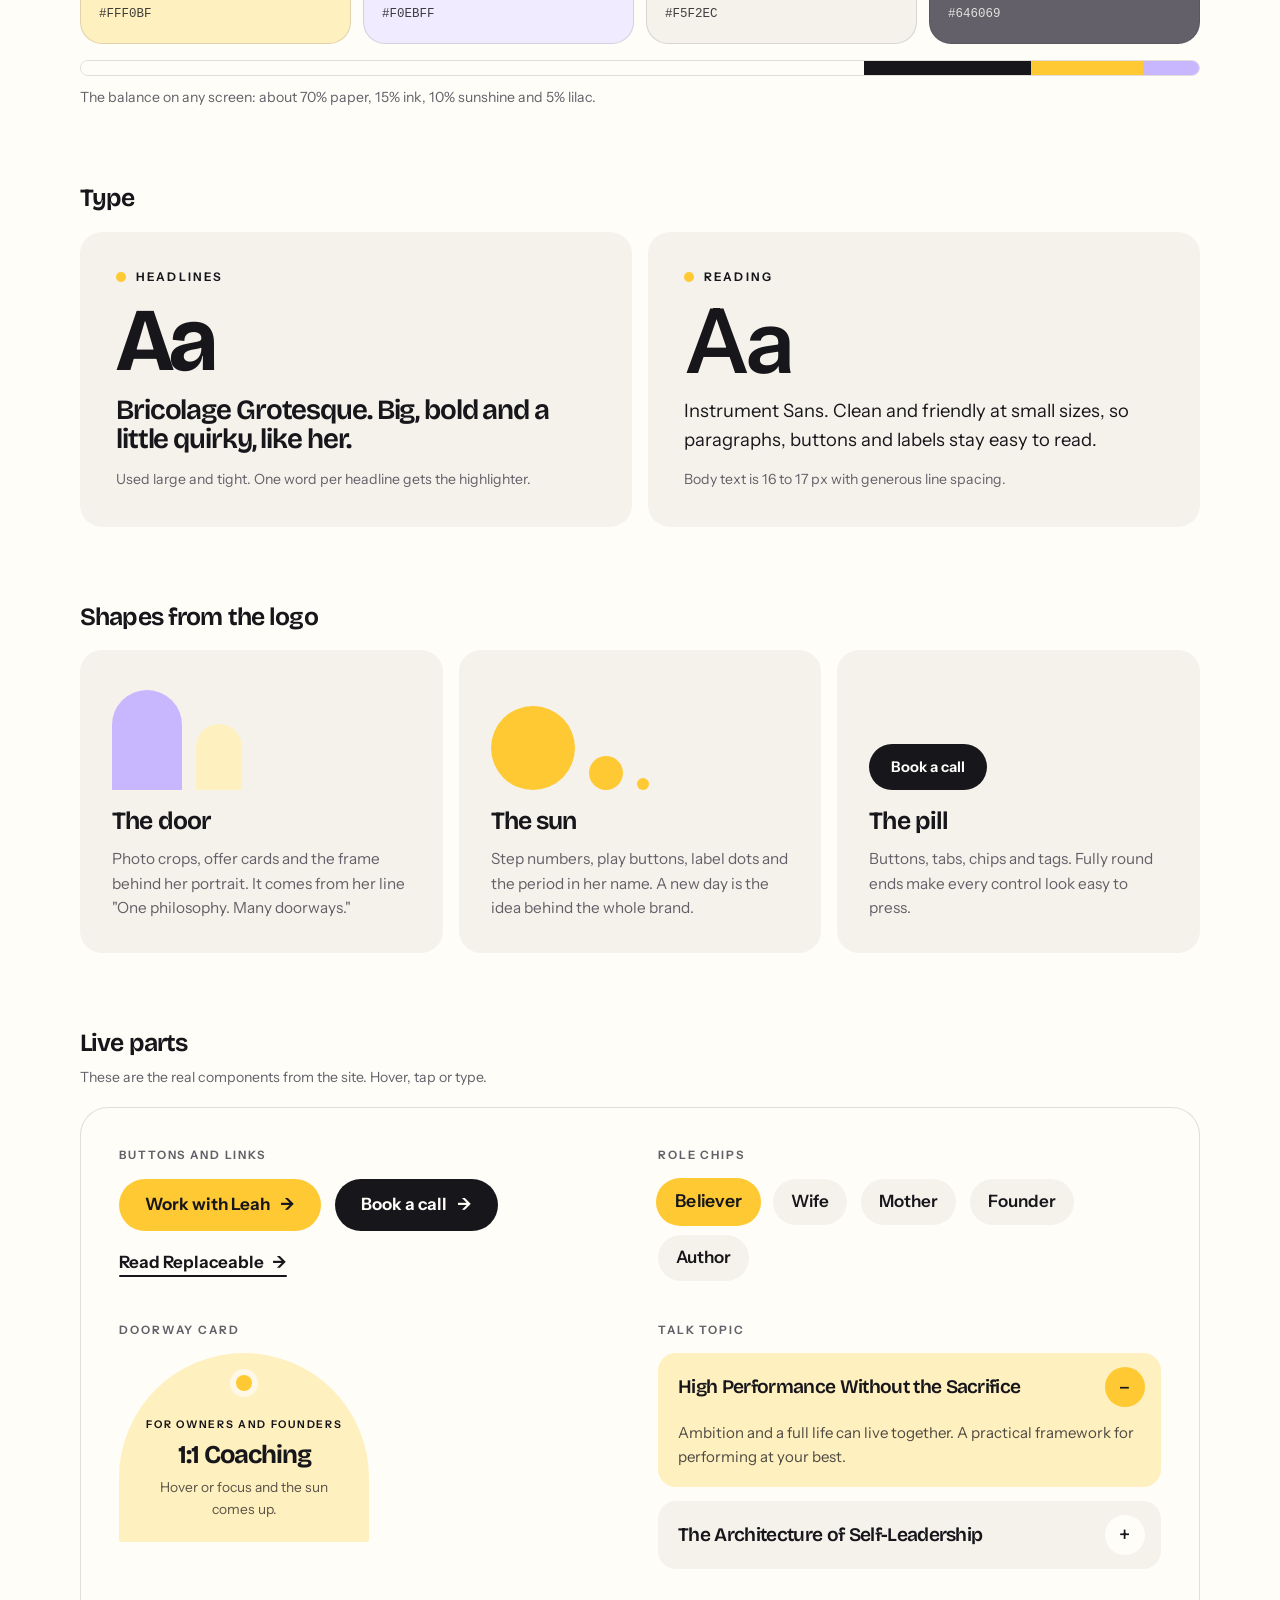
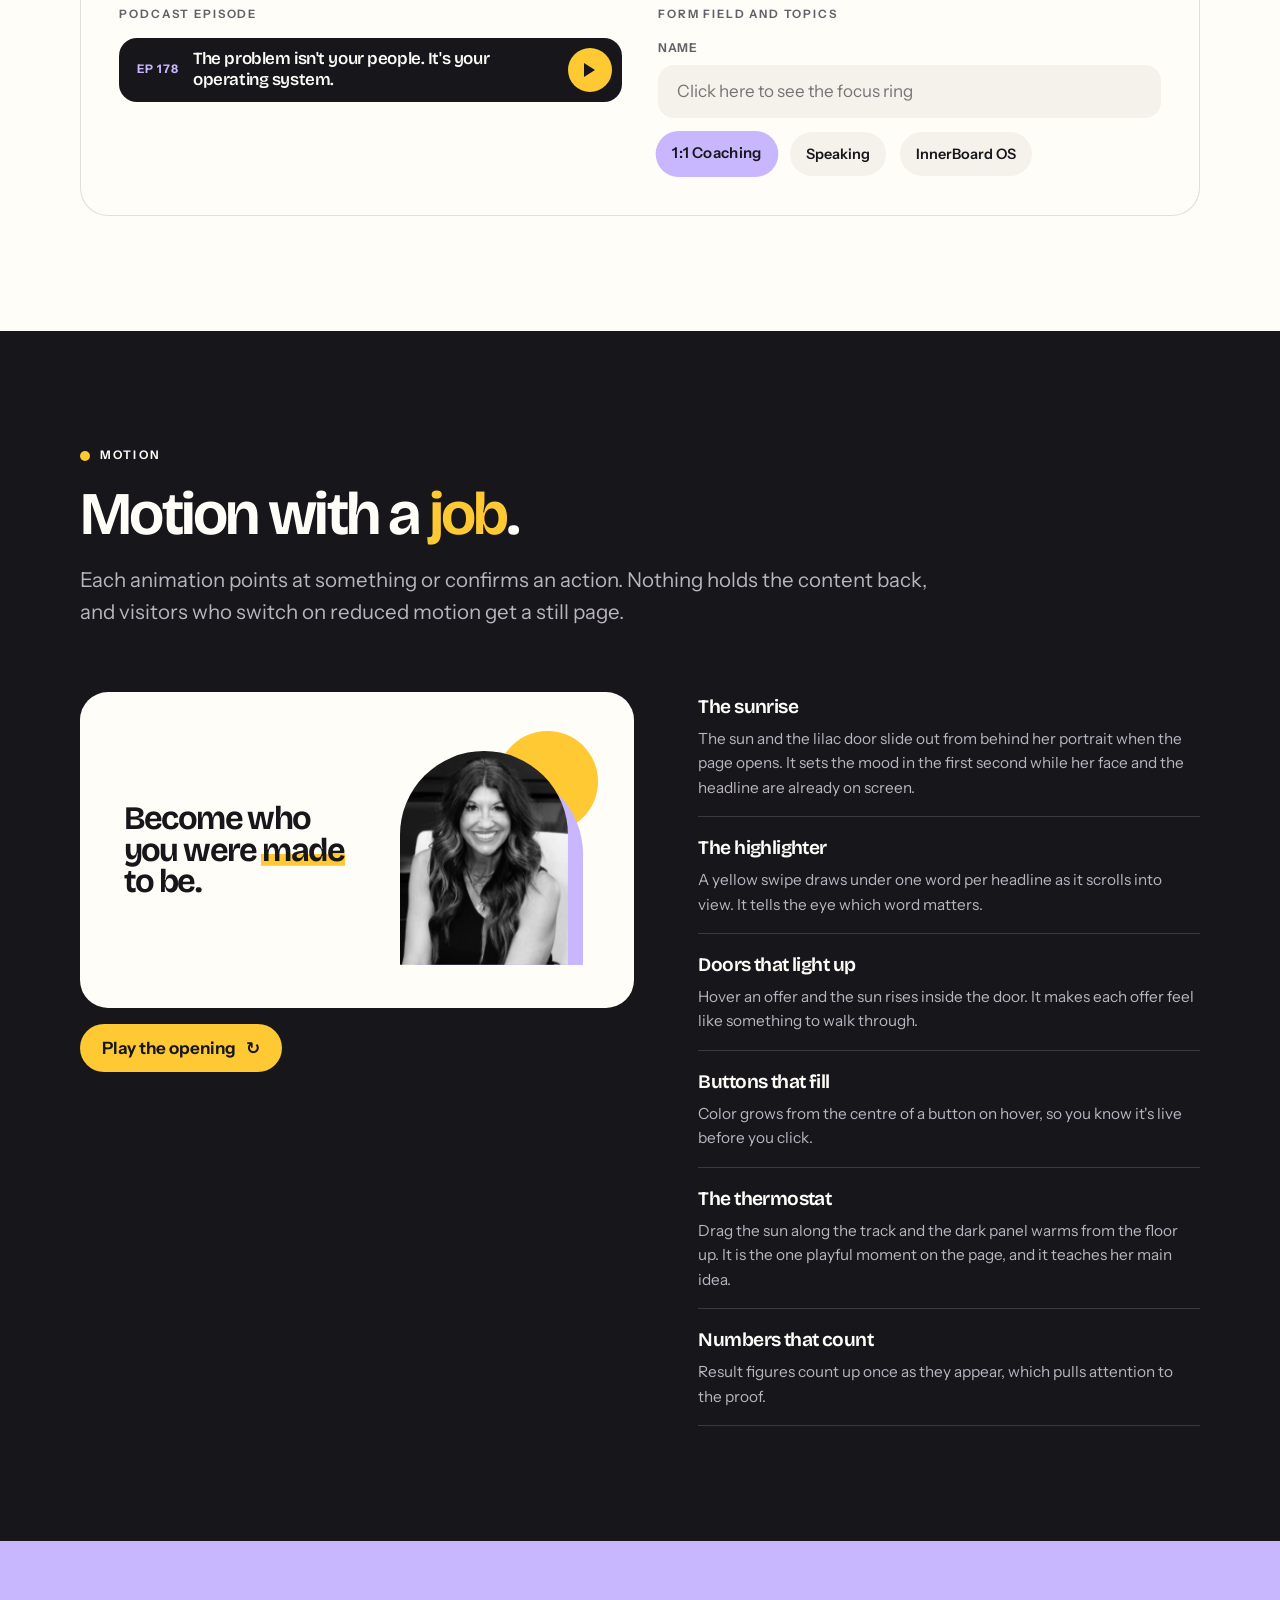
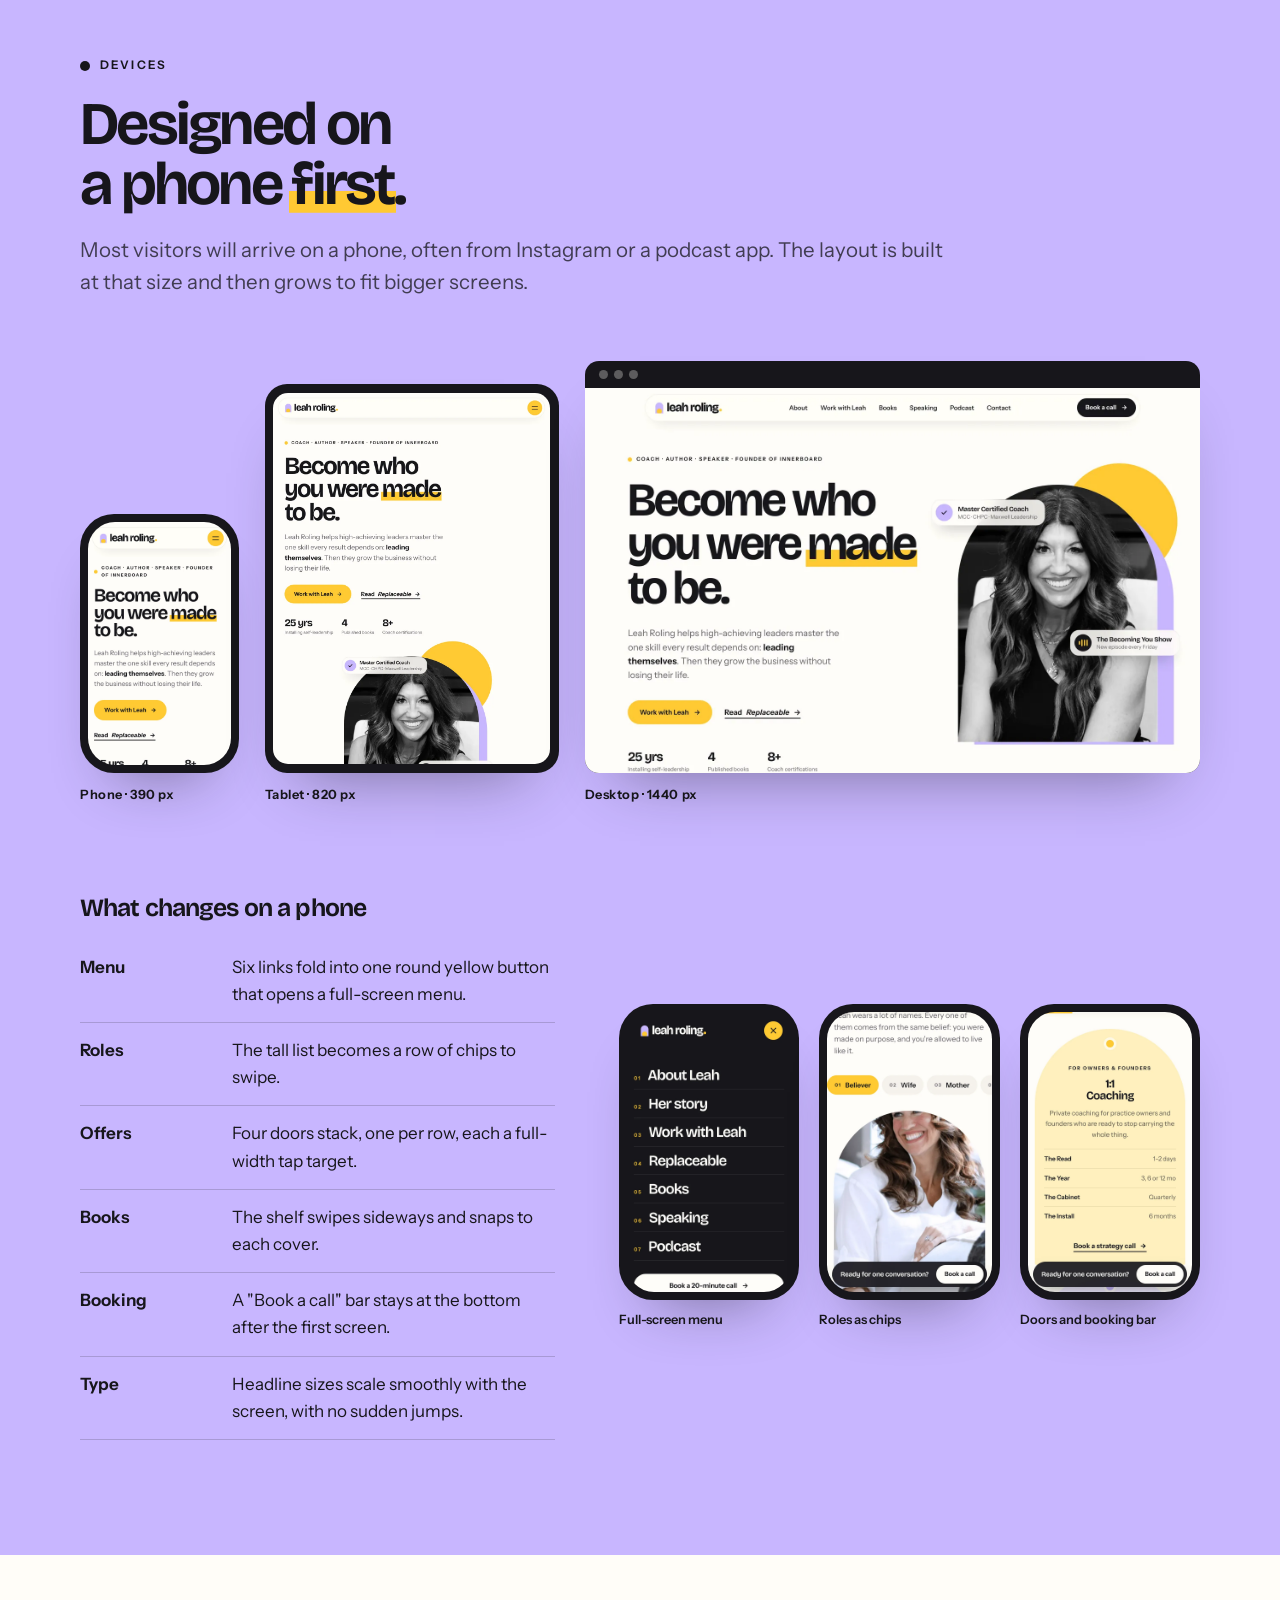
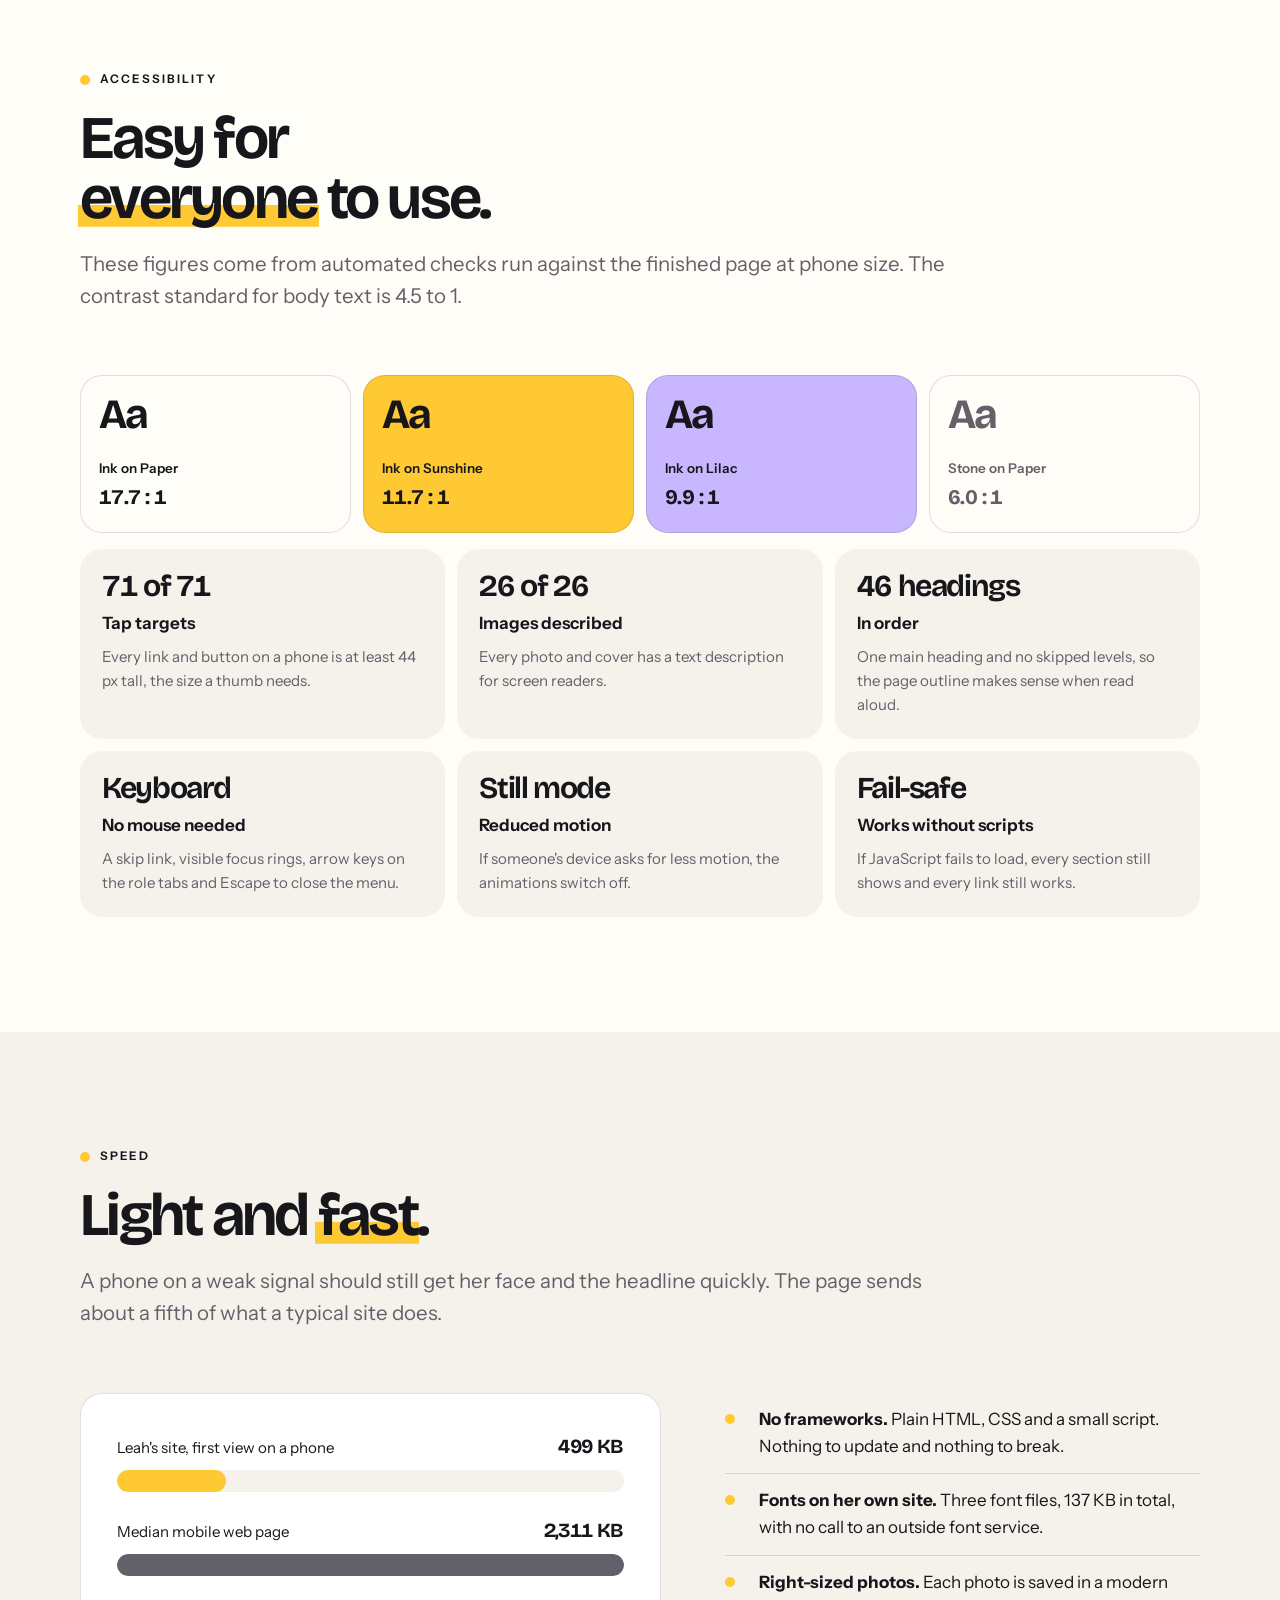
==== commit 2729caaa: "Remove the spinning "new book" badge from the hero Take the round rotating badge off the portrait, a" ====
--- a/brand/ui-ux-overview/index.html
+++ b/brand/ui-ux-overview/index.html
@@ -546,7 +546,7 @@
         </div>
         <div>
           <ol class="vsteps">
-            <li><div><b>Hero</b><span>Taps the spinning "new book" badge on her portrait.</span></div></li>
+            <li><div><b>Hero</b><span>Follows the "Read Replaceable" link beside the main button.</span></div></li>
             <li><div><b>Replaceable</b><span>Lands on the new book with one buy button.</span></div></li>
             <li><div><b>Bookshelf</b><span>Finds the other three books.</span></div></li>
             <li><div><b>Podcast</b><span>Plays a recent episode in one tap.</span></div></li>
